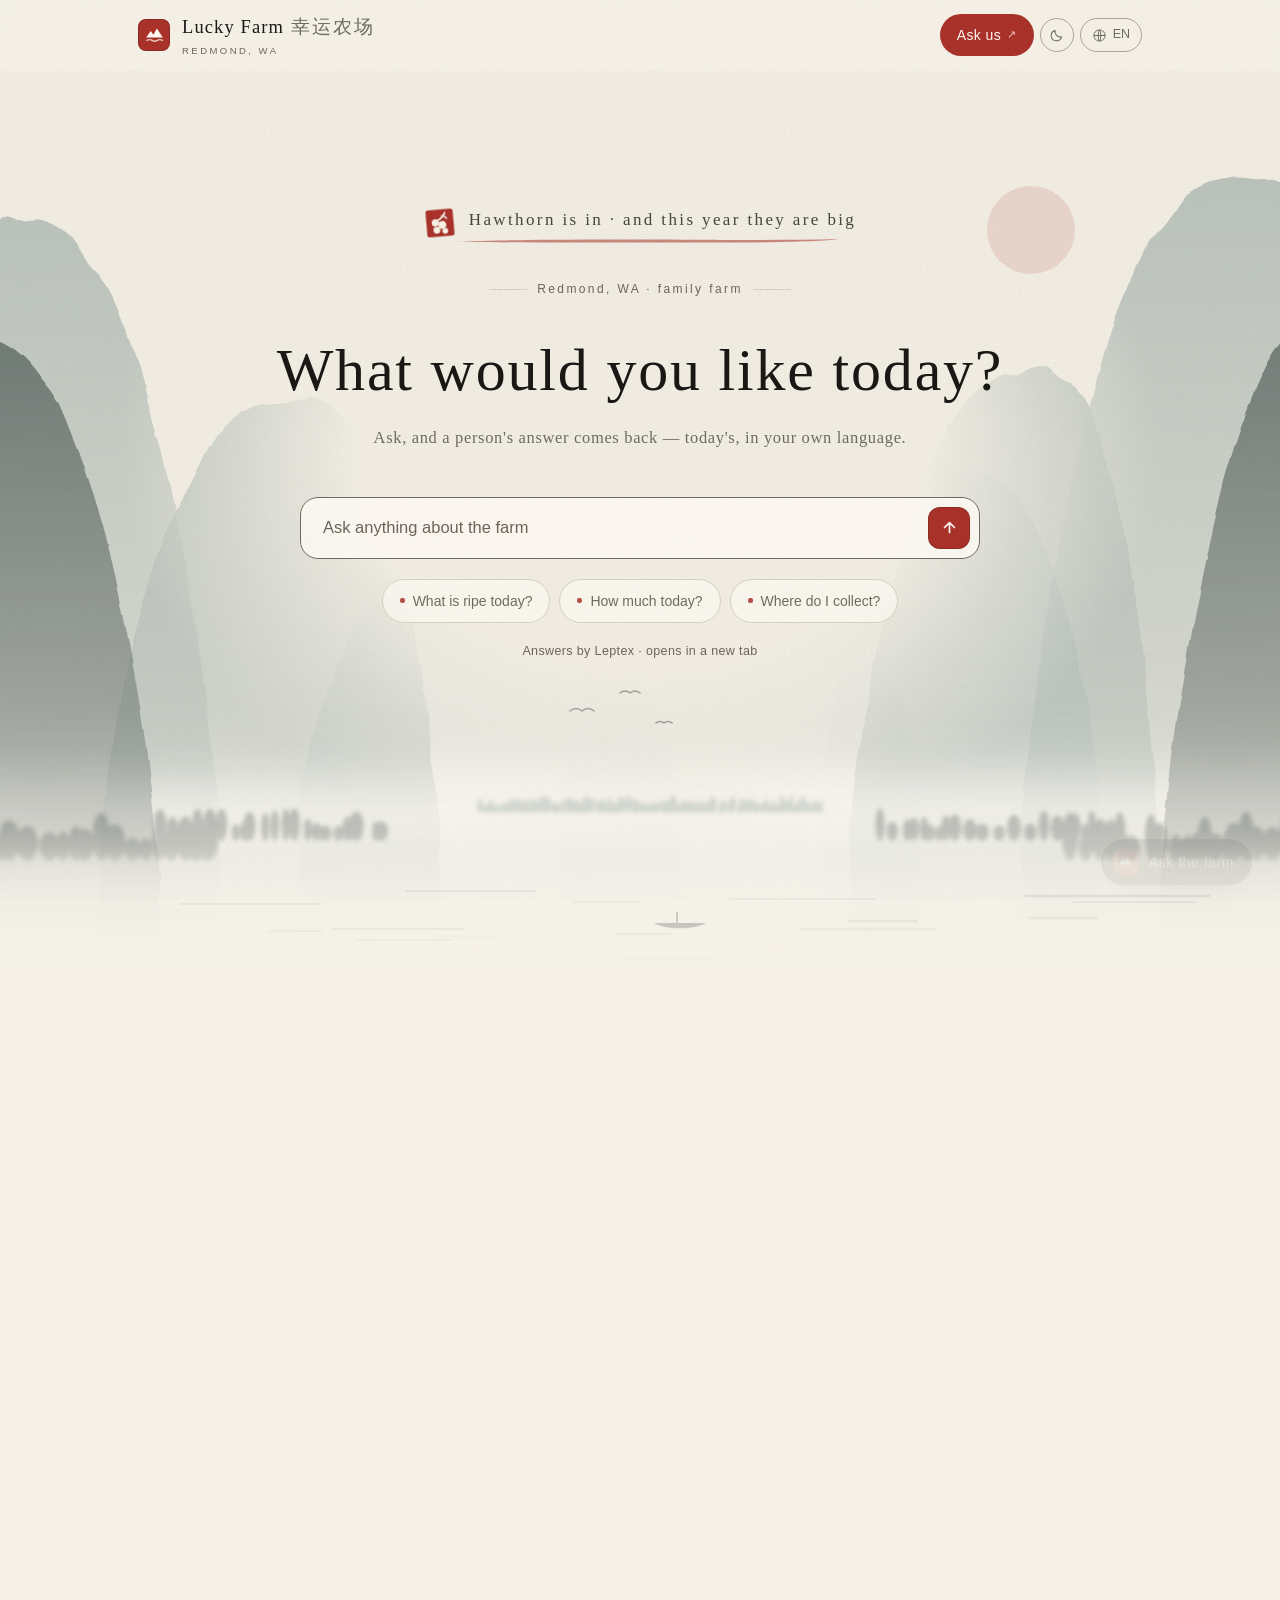
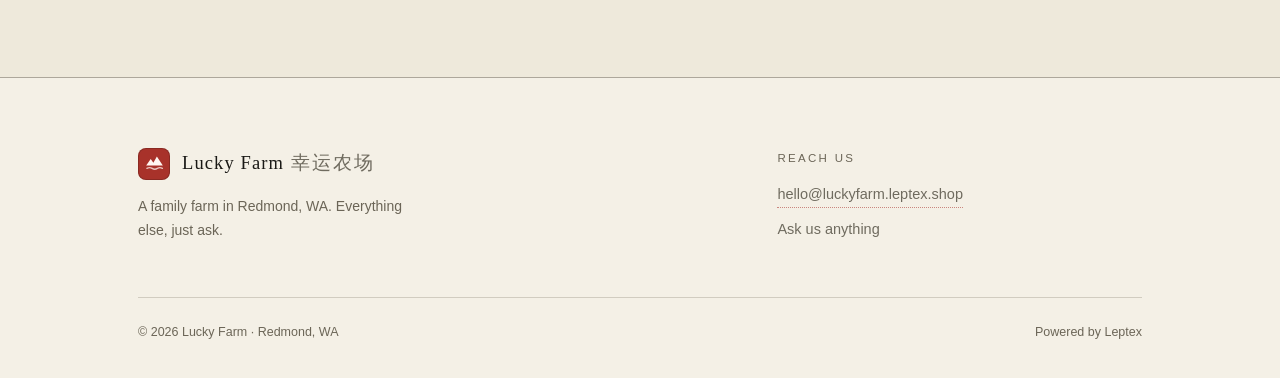
==== index.html @ 55324da3 "Frame the hero with tall karst peaks on both sides, a river down the middle The first screen now rea" ====
<!doctype html>
<html lang="en" data-theme="light">
<head>
<meta charset="utf-8">
<meta name="viewport" content="width=device-width, initial-scale=1">
<meta http-equiv="Content-Security-Policy" content="default-src 'none'; script-src 'self' 'sha256-xqC5Pru1c4XzSsn70cwq1mEt/GTLXIJEWgyobVo1njk='; style-src 'self' https://fonts.googleapis.com; font-src https://fonts.gstatic.com; img-src 'self' data:; connect-src 'none'; form-action https://leptex.com; base-uri 'none'; object-src 'none'; upgrade-insecure-requests">
<meta name="referrer" content="strict-origin-when-cross-origin">
<script>try{var t=localStorage.getItem('lf.theme');document.documentElement.setAttribute('data-theme',t==='dark'?'dark':'light')}catch(e){}</script>
<title data-i18n="m.home.title">Lucky Farm 幸运农场 — family fruit farm in Redmond, WA</title>
<meta name="description" content="A family fruit farm in Redmond, WA. Ask us anything and get today's answer, in your own language.">
<meta name="theme-color" content="#F4F0E6">
<link rel="icon" href="assets/img/favicon.svg" type="image/svg+xml">
<link rel="canonical" href="https://luckyfarm.leptex.shop/">
<meta property="og:type" content="website">
<meta property="og:title" content="Lucky Farm 幸运农场 — family fruit farm in Redmond, WA">
<meta property="og:description" content="A family fruit farm in Redmond, WA. Ask us anything and get today's answer, in your own language.">
<meta property="og:url" content="https://luckyfarm.leptex.shop/">
<meta property="og:image" content="https://luckyfarm.leptex.shop/assets/img/og.png">
<meta property="og:image:width" content="1200">
<meta property="og:image:height" content="630">
<meta property="og:image:alt" content="Lucky Farm — What would you like today?">
<meta name="twitter:card" content="summary_large_image">
<link rel="preconnect" href="https://fonts.googleapis.com">
<link rel="preconnect" href="https://fonts.gstatic.com" crossorigin>
<link rel="stylesheet" href="https://fonts.googleapis.com/css2?family=EB+Garamond:ital,wght@0,400;0,500;1,400&amp;family=Noto+Sans+SC:wght@300;400;500&amp;family=Noto+Sans+KR:wght@300;400;500&amp;family=Noto+Serif+SC:wght@300;400;500&amp;family=Noto+Serif+JP:wght@300;400;500&amp;display=swap">
<link rel="stylesheet" href="assets/css/site.css">
</head>
<body data-page="home">
<a class="skip" href="#main" data-i18n="ui.skip">Skip to content</a>

<header class="masthead">
  <div class="wrap masthead__inner">
    <a class="brand" href="./">
      <span class="mark" aria-hidden="true"><svg viewBox="0 0 24 24" aria-hidden="true"><path d="M1.5 14.6 7.2 6.4l3.4 4.6L15 3l7.5 11.6Z" fill="currentColor"/><path d="M2.4 18.2c2.4-1.5 4.3-1.5 6.6 0 2.3 1.5 4.2 1.5 6.6 0 2.3-1.5 4.2-1.5 6.4 0" stroke="currentColor" stroke-width="1.7" stroke-linecap="round" fill="none" opacity=".75"/></svg></span>
      <span>
        <span class="brand__name"><b>Lucky Farm</b><i>幸运农场</i></span>
        <span class="brand__tag" data-i18n="brand.tag">Redmond, WA</span>
      </span>
    </a>
    <nav class="nav" aria-label="Main">
      <a class="nav__ask" href="https://leptex.com/web/bu8nbabMeDZu?e=home" target="_blank" rel="noopener" data-i18n="nav.ask">Ask us</a>
      <button class="chip chip--icon" type="button" data-theme-toggle aria-pressed="false"
              data-i18n-label="ui.theme" aria-label="Light or dark"><svg class="sun-i" viewBox="0 0 24 24" fill="none" stroke="currentColor" stroke-width="1.7" stroke-linecap="round" aria-hidden="true"><circle cx="12" cy="12" r="4.2"/><path d="M12 2.6v2.2M12 19.2v2.2M2.6 12h2.2M19.2 12h2.2M5.4 5.4l1.6 1.6M17 17l1.6 1.6M18.6 5.4 17 7M7 17l-1.6 1.6"/></svg><svg class="moon" viewBox="0 0 24 24" fill="none" stroke="currentColor" stroke-width="1.7" stroke-linejoin="round" aria-hidden="true"><path d="M20 14.2A8.4 8.4 0 0 1 9.8 4 8.4 8.4 0 1 0 20 14.2Z"/></svg></button>
      <details class="lang">
        <summary class="chip" data-i18n-label="ui.lang" aria-label="Language"><svg viewBox="0 0 24 24" fill="none" stroke="currentColor" stroke-width="1.6" aria-hidden="true"><circle cx="12" cy="12" r="9"/><path d="M3 12h18M12 3c2.8 3 2.8 15 0 18M12 3c-2.8 3-2.8 15 0 18"/></svg><span data-lang-current>EN</span></summary>
        <div class="lang__menu">
        <button type="button" data-lang-set="en"><span class="lang__name">English</span><span>EN</span></button>
        <button type="button" data-lang-set="zh"><span class="lang__name">简体中文</span><span>ZH</span></button>
        <button type="button" data-lang-set="es"><span class="lang__name">Español</span><span>ES</span></button>
        <button type="button" data-lang-set="ko"><span class="lang__name">한국어</span><span>KO</span></button>
        <button type="button" data-lang-set="vi"><span class="lang__name">Tiếng Việt</span><span>VI</span></button>
        <button type="button" data-lang-set="ja"><span class="lang__name">日本語</span><span>JA</span></button>
        </div>
      </details>
    </nav>
  </div>
</header>

<main id="main">
  <section class="hero">
    <span class="moondisc" aria-hidden="true"></span>
    <div class="range range--scape" aria-hidden="true">
      <svg viewBox="0 0 1440 900" preserveAspectRatio="xMidYMax slice">
        <defs>
          <filter id="mtn" filterUnits="userSpaceOnUse" x="-200" y="-200" width="1840" height="1300">
            <feTurbulence type="fractalNoise" baseFrequency="0.018" numOctaves="3" seed="3" result="t"/>
            <feDisplacementMap in="SourceGraphic" in2="t" scale="7" xChannelSelector="R" yChannelSelector="G"/>
          </filter>
          <filter id="dab" filterUnits="userSpaceOnUse" x="-200" y="-200" width="1840" height="1300"><feGaussianBlur stdDeviation="2.2"/></filter>
          <filter id="mist" filterUnits="userSpaceOnUse" x="-200" y="-200" width="1840" height="1300"><feGaussianBlur stdDeviation="22"/></filter>
          <linearGradient id="wash-far" x1="0" y1="0" x2="0" y2="1"><stop offset="0" stop-color="var(--shan-far)"/><stop offset=".62" stop-color="var(--shan-far)" stop-opacity=".55"/><stop offset="1" stop-color="var(--shan-far)" stop-opacity="0"/></linearGradient><linearGradient id="wash-mid" x1="0" y1="0" x2="0" y2="1"><stop offset="0" stop-color="var(--shan-mid)"/><stop offset=".62" stop-color="var(--shan-mid)" stop-opacity=".55"/><stop offset="1" stop-color="var(--shan-mid)" stop-opacity="0"/></linearGradient><linearGradient id="wash-near" x1="0" y1="0" x2="0" y2="1"><stop offset="0" stop-color="var(--shan-near)"/><stop offset=".62" stop-color="var(--shan-near)" stop-opacity=".55"/><stop offset="1" stop-color="var(--shan-near)" stop-opacity="0"/></linearGradient>
          <radialGradient id="clear" cx="720" cy="380" r="520" gradientUnits="userSpaceOnUse" gradientTransform="translate(720 380) scale(1 .78) translate(-720 -380)">
            <stop offset=".55" stop-color="#000"/><stop offset="1" stop-color="#fff"/>
          </radialGradient>
          <mask id="aircol" maskUnits="userSpaceOnUse" x="-200" y="-200" width="1840" height="1300"><rect x="-200" y="-200" width="1840" height="1300" fill="url(#clear)"/></mask>
        </defs>
        <g mask="url(#aircol)">
          <g fill="url(#wash-far)" opacity="0.30" filter="url(#mtn)"><path d="M380.0 900 L380.0 718.8 C382.9 706.5 391.5 665.1 397.3 645.3 C403.0 625.4 408.8 614.3 414.5 599.8 C420.3 585.2 426.1 569.2 431.8 557.9 C437.6 546.5 443.3 540.1 449.1 531.8 C454.8 523.5 460.6 515.3 466.4 508.3 C472.1 501.3 477.9 494.3 483.6 489.9 C489.4 485.4 495.2 484.8 500.9 481.8 C506.7 478.7 512.4 473.4 518.2 471.5 C523.9 469.7 529.7 471.5 535.5 470.7 C541.2 470.0 547.0 467.6 552.7 467.0 C558.5 466.5 564.2 466.6 570.0 467.2 C575.8 467.8 581.5 469.1 587.3 470.7 C593.0 472.2 598.8 475.4 604.5 476.6 C610.3 477.7 616.1 475.6 621.8 477.4 C627.6 479.2 633.3 482.9 639.1 487.2 C644.8 491.4 650.6 497.0 656.4 503.0 C662.1 508.9 667.9 516.1 673.6 522.7 C679.4 529.4 685.2 534.9 690.9 542.9 C696.7 550.9 702.4 559.2 708.2 570.5 C713.9 581.8 719.7 597.5 725.5 610.8 C731.2 624.1 737.0 631.7 742.7 650.3 C748.5 668.9 757.1 710.5 760.0 722.5 L760.0 900 Z"/><path d="M640.0 900 L640.0 718.5 C642.7 705.0 650.9 659.9 656.4 637.1 C661.8 614.4 667.3 598.1 672.7 581.9 C678.2 565.8 683.6 552.3 689.1 540.3 C694.5 528.3 700.0 520.2 705.5 510.0 C710.9 499.9 716.4 487.3 721.8 479.4 C727.3 471.5 732.7 467.6 738.2 462.5 C743.6 457.4 749.1 452.9 754.5 448.8 C760.0 444.6 765.5 440.1 770.9 437.5 C776.4 434.9 781.8 434.9 787.3 433.3 C792.7 431.6 798.2 428.5 803.6 427.4 C809.1 426.4 814.5 426.8 820.0 426.9 C825.5 427.1 830.9 427.2 836.4 428.4 C841.8 429.6 847.3 432.6 852.7 434.2 C858.2 435.8 863.6 435.8 869.1 437.9 C874.5 439.9 880.0 442.4 885.5 446.5 C890.9 450.6 896.4 456.7 901.8 462.5 C907.3 468.3 912.7 474.0 918.2 481.3 C923.6 488.6 929.1 496.0 934.5 506.4 C940.0 516.8 945.5 530.4 950.9 543.7 C956.4 556.9 961.8 570.3 967.3 586.0 C972.7 601.7 978.2 615.4 983.6 637.8 C989.1 660.3 997.3 706.7 1000.0 720.5 L1000.0 900 Z"/><path d="M900.0 900 L900.0 720.2 C902.1 705.9 908.5 659.1 912.7 634.5 C917.0 609.8 921.2 591.4 925.5 572.5 C929.7 553.7 933.9 535.2 938.2 521.4 C942.4 507.6 946.7 501.2 950.9 489.9 C955.2 478.6 959.4 463.0 963.6 453.8 C967.9 444.5 972.1 439.9 976.4 434.5 C980.6 429.2 984.8 426.5 989.1 421.8 C993.3 417.1 997.6 409.4 1001.8 406.3 C1006.1 403.2 1010.3 404.7 1014.5 403.1 C1018.8 401.5 1023.0 396.9 1027.3 396.7 C1031.5 396.4 1035.8 400.4 1040.0 401.4 C1044.2 402.4 1048.5 402.3 1052.7 402.8 C1057.0 403.2 1061.2 402.2 1065.5 403.8 C1069.7 405.4 1073.9 410.0 1078.2 412.4 C1082.4 414.8 1086.7 414.0 1090.9 418.1 C1095.2 422.1 1099.4 430.2 1103.6 436.9 C1107.9 443.5 1112.1 449.5 1116.4 457.8 C1120.6 466.0 1124.8 475.7 1129.1 486.5 C1133.3 497.4 1137.6 508.3 1141.8 522.8 C1146.1 537.3 1150.3 554.7 1154.5 573.4 C1158.8 592.2 1163.0 610.7 1167.3 635.0 C1171.5 659.4 1177.9 705.7 1180.0 719.8 L1180.0 900 Z"/></g>
          <rect x="-100" y="690" width="1640" height="60" fill="var(--mist)" opacity=".7" filter="url(#mist)"/>
          <g fill="url(#wash-mid)" opacity="0.48" filter="url(#mtn)"><path d="M-60.0 900 L-60.0 761.8 C-57.3 728.3 -49.1 614.2 -43.6 560.3 C-38.2 506.5 -32.7 475.1 -27.3 438.7 C-21.8 402.3 -16.4 369.2 -10.9 341.7 C-5.5 314.3 0.0 294.1 5.5 274.0 C10.9 253.8 16.4 236.4 21.8 220.7 C27.3 205.1 32.7 190.3 38.2 180.3 C43.6 170.3 49.1 165.2 54.5 160.9 C60.0 156.5 65.5 157.0 70.9 154.3 C76.4 151.6 81.8 145.4 87.3 144.7 C92.7 143.9 98.2 149.2 103.6 150.0 C109.1 150.8 114.5 148.6 120.0 149.6 C125.5 150.5 130.9 152.9 136.4 155.9 C141.8 158.9 147.3 161.1 152.7 167.4 C158.2 173.8 163.6 186.4 169.1 194.0 C174.5 201.6 180.0 203.8 185.5 213.0 C190.9 222.2 196.4 235.4 201.8 249.1 C207.3 262.8 212.7 277.3 218.2 295.2 C223.6 313.1 229.1 336.2 234.5 356.3 C240.0 376.5 245.5 391.5 250.9 416.2 C256.4 441.0 261.8 472.3 267.3 504.7 C272.7 537.1 278.2 567.5 283.6 610.8 C289.1 654.1 297.3 738.7 300.0 764.3 L300.0 900 Z"/><path d="M180.0 900 L180.0 763.1 C182.6 745.7 190.3 689.3 195.5 658.7 C200.6 628.1 205.8 602.2 210.9 579.4 C216.1 556.5 221.2 539.3 226.4 521.5 C231.5 503.7 236.7 486.4 241.8 472.6 C247.0 458.8 252.1 449.3 257.3 438.5 C262.4 427.6 267.6 418.3 272.7 407.7 C277.9 397.2 283.0 383.6 288.2 375.2 C293.3 366.7 298.5 362.0 303.6 356.8 C308.8 351.6 313.9 347.6 319.1 344.0 C324.2 340.4 329.4 337.0 334.5 335.1 C339.7 333.2 344.8 333.1 350.0 332.5 C355.2 331.8 360.3 332.1 365.5 331.3 C370.6 330.5 375.8 328.5 380.9 327.7 C386.1 326.9 391.2 325.0 396.4 326.5 C401.5 328.1 406.7 333.0 411.8 336.9 C417.0 340.9 422.1 343.9 427.3 350.4 C432.4 357.0 437.6 365.3 442.7 376.2 C447.9 387.1 453.0 401.3 458.2 415.9 C463.3 430.5 468.5 444.7 473.6 463.8 C478.8 482.8 483.9 503.7 489.1 530.2 C494.2 556.7 499.4 584.0 504.5 622.6 C509.7 661.2 517.4 738.5 520.0 761.7 L520.0 900 Z"/><path d="M1100.0 900 L1100.0 755.0 C1103.0 729.7 1112.1 647.4 1118.2 603.1 C1124.2 558.7 1130.3 522.8 1136.4 488.8 C1142.4 454.9 1148.5 426.7 1154.5 399.4 C1160.6 372.1 1166.7 348.0 1172.7 325.0 C1178.8 301.9 1184.8 279.5 1190.9 261.0 C1197.0 242.5 1203.0 228.3 1209.1 213.8 C1215.2 199.3 1221.2 184.1 1227.3 173.9 C1233.3 163.7 1239.4 160.3 1245.5 152.5 C1251.5 144.7 1257.6 133.2 1263.6 126.9 C1269.7 120.6 1275.8 117.5 1281.8 114.6 C1287.9 111.7 1293.9 110.9 1300.0 109.5 C1306.1 108.1 1312.1 106.7 1318.2 106.5 C1324.2 106.3 1330.3 108.0 1336.4 108.3 C1342.4 108.7 1348.5 106.7 1354.5 108.6 C1360.6 110.5 1366.7 113.6 1372.7 119.6 C1378.8 125.6 1384.8 134.1 1390.9 144.4 C1397.0 154.8 1403.0 165.7 1409.1 181.6 C1415.2 197.5 1421.2 218.0 1427.3 239.9 C1433.3 261.7 1439.4 281.8 1445.5 312.5 C1451.5 343.2 1457.6 383.3 1463.6 424.1 C1469.7 464.8 1475.8 501.6 1481.8 556.9 C1487.9 612.2 1497.0 722.9 1500.0 756.1 L1500.0 900 Z"/><path d="M930.0 900 L930.0 757.6 C932.3 739.6 939.4 680.6 944.1 649.9 C948.8 619.2 953.5 596.9 958.2 573.5 C962.9 550.0 967.6 527.1 972.3 509.0 C977.0 491.0 981.7 479.2 986.4 465.1 C991.1 451.0 995.8 437.9 1000.5 424.6 C1005.2 411.3 1009.8 396.4 1014.5 385.4 C1019.2 374.4 1023.9 367.2 1028.6 358.6 C1033.3 349.9 1038.0 340.4 1042.7 333.8 C1047.4 327.1 1052.1 322.4 1056.8 318.4 C1061.5 314.5 1066.2 312.7 1070.9 310.0 C1075.6 307.4 1080.3 303.4 1085.0 302.5 C1089.7 301.6 1094.4 305.4 1099.1 304.5 C1103.8 303.5 1108.5 298.2 1113.2 296.8 C1117.9 295.3 1122.6 293.6 1127.3 295.6 C1132.0 297.6 1136.7 305.3 1141.4 308.8 C1146.1 312.3 1150.8 312.2 1155.5 316.7 C1160.2 321.2 1164.8 325.9 1169.5 335.9 C1174.2 345.8 1178.9 361.6 1183.6 376.4 C1188.3 391.3 1193.0 403.6 1197.7 424.8 C1202.4 446.0 1207.1 473.0 1211.8 503.8 C1216.5 534.5 1221.2 566.0 1225.9 609.3 C1230.6 652.6 1237.7 737.9 1240.0 763.6 L1240.0 900 Z"/></g>
          <rect x="-100" y="720" width="1640" height="60" fill="var(--mist)" opacity=".7" filter="url(#mist)"/>
          <g fill="url(#wash-near)" opacity="0.62" filter="url(#mtn)"><path d="M-80.0 900 L-80.0 801.6 C-77.6 769.9 -70.3 662.8 -65.5 611.1 C-60.6 559.4 -55.8 526.2 -50.9 491.3 C-46.1 456.5 -41.2 426.5 -36.4 402.1 C-31.5 377.7 -26.7 361.8 -21.8 344.9 C-17.0 328.1 -12.1 312.3 -7.3 301.1 C-2.4 289.9 2.4 284.5 7.3 278.0 C12.1 271.4 17.0 265.3 21.8 262.0 C26.7 258.6 31.5 257.6 36.4 257.7 C41.2 257.9 46.1 261.4 50.9 262.9 C55.8 264.3 60.6 265.0 65.5 266.2 C70.3 267.4 75.2 267.9 80.0 269.9 C84.8 271.9 89.7 274.6 94.5 278.2 C99.4 281.8 104.2 286.4 109.1 291.6 C113.9 296.9 118.8 303.3 123.6 309.8 C128.5 316.2 133.3 321.3 138.2 330.5 C143.0 339.7 147.9 352.8 152.7 365.0 C157.6 377.2 162.4 389.5 167.3 403.7 C172.1 417.9 177.0 432.4 181.8 450.1 C186.7 467.7 191.5 487.3 196.4 509.6 C201.2 531.9 206.1 556.7 210.9 583.8 C215.8 611.0 220.6 636.2 225.5 672.5 C230.3 708.8 237.6 780.1 240.0 801.6 L240.0 900 Z"/><path d="M1240.0 900 L1240.0 803.8 C1242.1 783.3 1248.5 714.6 1252.7 680.5 C1257.0 646.3 1261.2 624.3 1265.5 599.0 C1269.7 573.7 1273.9 550.3 1278.2 528.6 C1282.4 506.8 1286.7 487.8 1290.9 468.5 C1295.2 449.3 1299.4 429.6 1303.6 413.0 C1307.9 396.5 1312.1 382.4 1316.4 369.2 C1320.6 356.0 1324.8 344.5 1329.1 333.7 C1333.3 322.9 1337.6 313.1 1341.8 304.3 C1346.1 295.5 1350.3 287.2 1354.5 280.8 C1358.8 274.5 1363.0 270.4 1367.3 266.0 C1371.5 261.6 1375.8 258.1 1380.0 254.5 C1384.2 250.9 1388.5 247.5 1392.7 244.2 C1397.0 240.9 1401.2 236.8 1405.5 234.8 C1409.7 232.9 1413.9 233.2 1418.2 232.8 C1422.4 232.4 1426.7 233.7 1430.9 232.7 C1435.2 231.7 1439.4 225.6 1443.6 226.7 C1447.9 227.7 1452.1 232.2 1456.4 239.1 C1460.6 246.1 1464.8 254.4 1469.1 268.4 C1473.3 282.4 1477.6 298.4 1481.8 323.0 C1486.1 347.7 1490.3 377.1 1494.5 416.3 C1498.8 455.4 1503.0 494.7 1507.3 558.2 C1511.5 621.7 1517.9 757.4 1520.0 797.3 L1520.0 900 Z"/></g>
        </g>
        <g fill="var(--shan-mid)" opacity=".28" filter="url(#dab)"><ellipse cx="560.0" cy="735.0" rx="3.1" ry="7.0"/><ellipse cx="565.3" cy="738.0" rx="2.9" ry="4.0"/><ellipse cx="570.4" cy="735.6" rx="3.4" ry="6.4"/><ellipse cx="575.5" cy="737.7" rx="3.2" ry="4.3"/><ellipse cx="581.1" cy="737.7" rx="2.4" ry="4.3"/><ellipse cx="584.1" cy="737.0" rx="3.3" ry="5.0"/><ellipse cx="589.9" cy="735.6" rx="3.8" ry="6.4"/><ellipse cx="595.1" cy="734.7" rx="2.8" ry="7.3"/><ellipse cx="600.2" cy="734.9" rx="3.1" ry="7.1"/><ellipse cx="603.5" cy="736.8" rx="2.2" ry="5.2"/><ellipse cx="607.3" cy="735.3" rx="2.5" ry="6.7"/><ellipse cx="609.9" cy="736.7" rx="2.0" ry="5.3"/><ellipse cx="613.3" cy="734.8" rx="3.2" ry="7.2"/><ellipse cx="617.5" cy="735.8" rx="2.9" ry="6.2"/><ellipse cx="621.8" cy="733.7" rx="2.1" ry="8.3"/><ellipse cx="624.3" cy="733.5" rx="3.8" ry="8.5"/><ellipse cx="628.2" cy="734.1" rx="2.8" ry="7.9"/><ellipse cx="633.7" cy="736.7" rx="2.8" ry="5.3"/><ellipse cx="637.1" cy="737.0" rx="3.7" ry="5.0"/><ellipse cx="643.0" cy="735.5" rx="2.2" ry="6.5"/><ellipse cx="647.3" cy="734.1" rx="2.2" ry="7.9"/><ellipse cx="650.5" cy="734.6" rx="3.6" ry="7.4"/><ellipse cx="655.0" cy="735.7" rx="3.6" ry="6.3"/><ellipse cx="658.7" cy="735.7" rx="1.9" ry="6.3"/><ellipse cx="661.5" cy="737.4" rx="2.5" ry="4.6"/><ellipse cx="664.9" cy="734.0" rx="2.5" ry="8.0"/><ellipse cx="667.4" cy="734.0" rx="3.4" ry="8.0"/><ellipse cx="671.2" cy="734.6" rx="3.7" ry="7.4"/><ellipse cx="678.2" cy="736.2" rx="2.5" ry="5.8"/><ellipse cx="681.7" cy="735.2" rx="3.8" ry="6.8"/><ellipse cx="686.9" cy="736.7" rx="2.7" ry="5.3"/><ellipse cx="689.8" cy="734.0" rx="2.1" ry="8.0"/><ellipse cx="692.5" cy="736.8" rx="3.7" ry="5.2"/><ellipse cx="697.2" cy="737.1" rx="2.9" ry="4.9"/><ellipse cx="701.2" cy="733.8" rx="3.8" ry="8.2"/><ellipse cx="708.0" cy="733.6" rx="3.1" ry="8.4"/><ellipse cx="714.1" cy="734.6" rx="3.0" ry="7.4"/><ellipse cx="717.2" cy="735.9" rx="3.3" ry="6.1"/><ellipse cx="723.0" cy="736.7" rx="3.2" ry="5.3"/><ellipse cx="726.3" cy="737.4" rx="3.7" ry="4.6"/><ellipse cx="731.8" cy="736.6" rx="2.6" ry="5.4"/><ellipse cx="736.3" cy="736.8" rx="3.8" ry="5.2"/><ellipse cx="742.5" cy="735.3" rx="2.5" ry="6.7"/><ellipse cx="746.0" cy="737.3" rx="2.2" ry="4.7"/><ellipse cx="748.7" cy="735.6" rx="3.7" ry="6.4"/><ellipse cx="753.2" cy="733.2" rx="3.7" ry="8.8"/><ellipse cx="758.5" cy="737.1" rx="2.2" ry="4.9"/><ellipse cx="760.9" cy="737.6" rx="2.6" ry="4.4"/><ellipse cx="764.1" cy="735.3" rx="2.4" ry="6.7"/><ellipse cx="768.6" cy="736.0" rx="3.4" ry="6.0"/><ellipse cx="773.4" cy="736.2" rx="2.9" ry="5.8"/><ellipse cx="777.3" cy="736.7" rx="2.0" ry="5.3"/><ellipse cx="781.3" cy="735.6" rx="2.2" ry="6.4"/><ellipse cx="784.8" cy="737.0" rx="3.6" ry="5.0"/><ellipse cx="789.4" cy="736.1" rx="2.4" ry="5.9"/><ellipse cx="792.8" cy="733.9" rx="3.8" ry="8.1"/><ellipse cx="799.9" cy="737.9" rx="2.0" ry="4.1"/><ellipse cx="803.2" cy="735.7" rx="3.6" ry="6.3"/><ellipse cx="809.0" cy="736.1" rx="1.9" ry="5.9"/><ellipse cx="812.7" cy="733.9" rx="3.5" ry="8.1"/><ellipse cx="819.6" cy="737.5" rx="2.4" ry="4.5"/><ellipse cx="822.4" cy="734.7" rx="2.9" ry="7.3"/><ellipse cx="828.1" cy="734.9" rx="3.3" ry="7.1"/><ellipse cx="833.9" cy="735.4" rx="2.8" ry="6.6"/><ellipse cx="836.8" cy="736.9" rx="3.4" ry="5.1"/><ellipse cx="843.4" cy="736.6" rx="3.2" ry="5.4"/><ellipse cx="846.9" cy="735.0" rx="2.4" ry="7.0"/><ellipse cx="851.0" cy="737.7" rx="2.1" ry="4.3"/><ellipse cx="854.3" cy="736.2" rx="3.0" ry="5.8"/><ellipse cx="858.0" cy="738.0" rx="3.1" ry="4.0"/><ellipse cx="862.0" cy="733.4" rx="2.8" ry="8.6"/><ellipse cx="866.6" cy="735.7" rx="3.6" ry="6.3"/><ellipse cx="871.1" cy="733.4" rx="2.4" ry="8.6"/><ellipse cx="875.2" cy="737.9" rx="2.5" ry="4.1"/><ellipse cx="878.9" cy="736.0" rx="3.2" ry="6.0"/><ellipse cx="883.0" cy="733.6" rx="3.2" ry="8.4"/><ellipse cx="886.9" cy="736.4" rx="2.0" ry="5.6"/><ellipse cx="889.7" cy="737.1" rx="3.2" ry="4.9"/><ellipse cx="895.5" cy="735.6" rx="3.3" ry="6.4"/><ellipse cx="899.5" cy="736.5" rx="3.8" ry="5.5"/></g>
        <g fill="var(--shan-near)" opacity=".3" filter="url(#dab)"><ellipse cx="-20.0" cy="774.0" rx="9.9" ry="16.0"/><ellipse cx="-0.4" cy="773.1" rx="10.9" ry="16.9"/><ellipse cx="16.3" cy="768.5" rx="10.7" ry="21.5"/><ellipse cx="30.2" cy="776.5" rx="6.2" ry="13.5"/><ellipse cx="43.2" cy="776.6" rx="10.0" ry="13.4"/><ellipse cx="63.2" cy="769.5" rx="10.9" ry="20.5"/><ellipse cx="79.5" cy="776.8" rx="8.5" ry="13.2"/><ellipse cx="89.0" cy="769.6" rx="10.9" ry="20.4"/><ellipse cx="107.3" cy="772.6" rx="10.7" ry="17.4"/><ellipse cx="129.3" cy="775.7" rx="10.1" ry="14.3"/><ellipse cx="143.1" cy="775.3" rx="7.1" ry="14.7"/><ellipse cx="155.6" cy="772.8" rx="7.0" ry="17.2"/><ellipse cx="164.2" cy="773.7" rx="10.5" ry="16.3"/><ellipse cx="181.2" cy="766.0" rx="8.7" ry="24.0"/><ellipse cx="194.8" cy="771.6" rx="10.6" ry="18.4"/><ellipse cx="212.7" cy="778.4" rx="8.4" ry="11.6"/><ellipse cx="226.0" cy="778.6" rx="6.5" ry="11.4"/><ellipse cx="238.9" cy="772.0" rx="6.5" ry="18.0"/><ellipse cx="251.2" cy="774.1" rx="8.6" ry="15.9"/><ellipse cx="265.5" cy="767.7" rx="8.6" ry="22.3"/><ellipse cx="276.0" cy="775.2" rx="8.6" ry="14.8"/><ellipse cx="288.1" cy="771.6" rx="9.8" ry="18.4"/><ellipse cx="240.0" cy="754.3" rx="6.3" ry="15.7"/><ellipse cx="252.6" cy="758.0" rx="5.8" ry="12.0"/><ellipse cx="264.6" cy="758.5" rx="6.1" ry="11.5"/><ellipse cx="277.5" cy="754.0" rx="5.3" ry="16.0"/><ellipse cx="289.9" cy="754.0" rx="6.8" ry="16.0"/><ellipse cx="301.6" cy="754.0" rx="5.6" ry="16.0"/><ellipse cx="315.8" cy="761.5" rx="4.1" ry="8.5"/><ellipse cx="323.9" cy="760.4" rx="3.9" ry="9.6"/><ellipse cx="329.6" cy="755.5" rx="6.0" ry="14.5"/><ellipse cx="345.3" cy="756.1" rx="4.2" ry="13.9"/><ellipse cx="354.8" cy="754.6" rx="4.1" ry="15.4"/><ellipse cx="365.9" cy="753.9" rx="4.4" ry="16.1"/><ellipse cx="374.4" cy="753.6" rx="5.4" ry="16.4"/><ellipse cx="387.9" cy="758.7" rx="4.2" ry="11.3"/><ellipse cx="396.6" cy="760.8" rx="4.8" ry="9.2"/><ellipse cx="405.3" cy="762.4" rx="6.2" ry="7.6"/><ellipse cx="418.6" cy="762.4" rx="5.2" ry="7.6"/><ellipse cx="428.1" cy="757.9" rx="5.8" ry="12.1"/><ellipse cx="436.6" cy="755.4" rx="7.1" ry="14.6"/><ellipse cx="456.0" cy="760.2" rx="4.0" ry="9.8"/><ellipse cx="461.7" cy="760.1" rx="6.4" ry="9.9"/><ellipse cx="1150.0" cy="765.9" rx="7.9" ry="24.1"/><ellipse cx="1165.7" cy="776.5" rx="6.9" ry="13.5"/><ellipse cx="1180.4" cy="768.9" rx="8.7" ry="21.1"/><ellipse cx="1190.8" cy="769.0" rx="5.8" ry="21.0"/><ellipse cx="1199.9" cy="765.6" rx="5.9" ry="24.4"/><ellipse cx="1210.6" cy="777.4" rx="9.9" ry="12.6"/><ellipse cx="1230.9" cy="766.6" rx="5.9" ry="23.4"/><ellipse cx="1240.3" cy="770.9" rx="7.4" ry="19.1"/><ellipse cx="1255.9" cy="776.8" rx="7.0" ry="13.2"/><ellipse cx="1267.7" cy="777.1" rx="6.8" ry="12.9"/><ellipse cx="1276.4" cy="775.8" rx="5.8" ry="14.2"/><ellipse cx="1284.8" cy="768.0" rx="7.2" ry="22.0"/><ellipse cx="1295.0" cy="776.1" rx="8.3" ry="13.9"/><ellipse cx="1307.3" cy="775.1" rx="5.6" ry="14.9"/><ellipse cx="1313.6" cy="770.9" rx="9.6" ry="19.1"/><ellipse cx="1326.1" cy="765.6" rx="8.1" ry="24.4"/><ellipse cx="1336.0" cy="772.6" rx="10.0" ry="17.4"/><ellipse cx="1352.5" cy="773.1" rx="10.1" ry="16.9"/><ellipse cx="1369.3" cy="764.9" rx="9.3" ry="25.1"/><ellipse cx="1383.1" cy="768.8" rx="10.1" ry="21.2"/><ellipse cx="1401.3" cy="773.8" rx="7.8" ry="16.2"/><ellipse cx="1410.2" cy="777.6" rx="6.2" ry="12.4"/><ellipse cx="1422.2" cy="776.3" rx="6.9" ry="13.7"/><ellipse cx="1430.5" cy="766.5" rx="10.2" ry="23.5"/><ellipse cx="1449.1" cy="775.2" rx="7.1" ry="14.8"/><ellipse cx="1459.2" cy="776.4" rx="8.1" ry="13.6"/><ellipse cx="960.0" cy="753.8" rx="4.5" ry="16.2"/><ellipse cx="972.3" cy="760.4" rx="5.6" ry="9.6"/><ellipse cx="987.4" cy="759.3" rx="4.7" ry="10.7"/><ellipse cx="993.9" cy="758.3" rx="5.0" ry="11.7"/><ellipse cx="1004.2" cy="758.0" rx="4.3" ry="12.0"/><ellipse cx="1010.1" cy="761.8" rx="4.6" ry="8.2"/><ellipse cx="1018.9" cy="762.4" rx="3.8" ry="7.6"/><ellipse cx="1025.6" cy="757.3" rx="4.4" ry="12.7"/><ellipse cx="1034.9" cy="756.6" rx="6.3" ry="13.4"/><ellipse cx="1049.8" cy="759.0" rx="6.8" ry="11.0"/><ellipse cx="1062.1" cy="761.2" rx="7.1" ry="8.8"/><ellipse cx="1079.1" cy="762.2" rx="5.9" ry="7.8"/><ellipse cx="1094.0" cy="756.9" rx="6.8" ry="13.1"/><ellipse cx="1110.3" cy="761.3" rx="6.5" ry="8.7"/><ellipse cx="1123.9" cy="755.0" rx="5.4" ry="15.0"/><ellipse cx="1137.4" cy="757.3" rx="6.6" ry="12.7"/><ellipse cx="1154.5" cy="756.3" rx="6.1" ry="13.7"/><ellipse cx="1164.7" cy="761.4" rx="3.7" ry="8.6"/><ellipse cx="1171.7" cy="755.0" rx="4.0" ry="15.0"/></g>
        <rect x="-100" y="780" width="1640" height="140" fill="var(--mist)" opacity=".55" filter="url(#mist)"/>
        <g stroke="var(--shan-mid)" stroke-linecap="round" opacity=".28" fill="none"><path d="M436 869h96" stroke-width="1.4"/><path d="M1110 847h67" stroke-width="2.3"/><path d="M707 888h87" stroke-width="2.3"/><path d="M696 863h54" stroke-width="2.3"/><path d="M349 860h53" stroke-width="1.3"/><path d="M810 828h146" stroke-width="1.1"/><path d="M261 833h140" stroke-width="1.6"/><path d="M929 850h68" stroke-width="2.4"/><path d="M1153 831h124" stroke-width="1.3"/><path d="M868 877h159" stroke-width="1.0"/><path d="M880 858h135" stroke-width="2.4"/><path d="M653 831h67" stroke-width="1.0"/><path d="M486 820h129" stroke-width="1.6"/><path d="M1106 825h183" stroke-width="2.3"/><path d="M412 858h131" stroke-width="2.1"/><path d="M516 865h62" stroke-width="1.1"/></g>
        <g fill="var(--shan-near)" opacity=".7" transform="translate(760 852)">
          <path d="M-26 0C-14 7 14 7 26 0Z"/><path d="M-3 0v-11" stroke="var(--shan-near)" stroke-width="1.5"/>
        </g>
        <g fill="none" stroke="var(--shan-near)" stroke-width="1.6" stroke-linecap="round" opacity=".45">
          <path d="M650 640q6-5 12 0q6-5 12 0"/><path d="M700 622q5-4 10 0q5-4 10 0"/><path d="M736 652q4-3 8 0q4-3 8 0"/>
        </g>
      </svg>
    </div>

    <div class="wrap hero__inner">
      <a class="herald" href="https://leptex.com/web/bu8nbabMeDZu?q=Do%20you%20still%20have%20hawthorn%2C%20and%20how%20big%20are%20they%20this%20year%3F&amp;e=home" target="_blank" rel="noopener" data-q="q.herald"><svg class="herald__seal" viewBox="0 0 40 40" aria-hidden="true"><defs><filter id="stampink" x="-10%" y="-10%" width="120%" height="120%"><feTurbulence type="fractalNoise" baseFrequency="0.85" numOctaves="2" seed="7" result="n"/><feDisplacementMap in="SourceGraphic" in2="n" scale="1.8" xChannelSelector="R" yChannelSelector="G"/></filter></defs><g filter="url(#stampink)"><rect x="3" y="3" width="34" height="34" rx="3" fill="currentColor"/><path d="M27 7.5c-2 4-5.5 7.2-9.5 9.4" fill="none" stroke="#F6EFE3" stroke-width="1.9" stroke-linecap="round"/><path d="M22.5 11.5c3 .2 5.4 1.8 6.6 4.2" fill="none" stroke="#F6EFE3" stroke-width="1.5" stroke-linecap="round"/><circle cx="14.2" cy="19.4" r="4.4" fill="#F6EFE3"/><circle cx="22.6" cy="22.6" r="4.9" fill="#F6EFE3"/><circle cx="15.4" cy="28.6" r="4.1" fill="#F6EFE3"/><circle cx="25.8" cy="30.2" r="3.4" fill="#F6EFE3"/></g></svg><span class="herald__text"><span data-i18n="herald">Hawthorn is in · and this year they are big</span><svg class="herald__stroke" viewBox="0 0 200 10" preserveAspectRatio="none" aria-hidden="true"><defs><filter id="brushink" x="-2%" y="-60%" width="104%" height="220%"><feTurbulence type="fractalNoise" baseFrequency="0.06 0.9" numOctaves="2" seed="4" result="n"/><feDisplacementMap in="SourceGraphic" in2="n" scale="2.2" xChannelSelector="R" yChannelSelector="G"/></filter></defs><path filter="url(#brushink)" fill="currentColor" d="M1 6.2C22 4.6 58 3.4 104 3.9 142 4.3 172 4.9 199 3.4 190 6.4 164 7.6 120 7.3 76 7 36 7.9 1 6.2Z"/></svg></span></a>
      <p class="eyebrow" data-i18n="home.eyebrow">Redmond, WA · family farm</p>
      <h1 data-i18n="home.h1">What would you like today?</h1>
      <p class="hero__sub" data-i18n="home.sub">Ask, and a person's answer comes back — today's, in your own language.</p>
      <form class="ask" data-ask action="https://leptex.com/web/bu8nbabMeDZu" method="get" target="_blank" rel="noopener">
        <input type="text" name="q" data-ask-input data-ask-focus autocomplete="off"
               placeholder="Ask anything about the farm" data-i18n-ph="home.ph" data-i18n-label="ui.askph" aria-label="Ask Lucky Farm anything">
        <input type="hidden" name="e" value="home">
        <button class="ask__go" type="submit" data-i18n-label="ui.send" aria-label="Send"><svg viewBox="0 0 24 24" fill="none" stroke="currentColor" stroke-width="2.4" stroke-linecap="round" stroke-linejoin="round" aria-hidden="true"><path d="M12 19V5M5 12l7-7 7 7"/></svg></button>
      </form>

      <div class="pills">
        <a class="pill" href="https://leptex.com/web/bu8nbabMeDZu?q=What%20is%20ripe%20and%20ready%20today%3F&amp;e=home" target="_blank" rel="noopener" data-q="q.today"><span class="pill__dot" aria-hidden="true"></span><span data-i18n="l.today">What is ripe today?</span></a>
        <a class="pill" href="https://leptex.com/web/bu8nbabMeDZu?q=What%20are%20today%27s%20prices%3F&amp;e=home" target="_blank" rel="noopener" data-q="q.price"><span class="pill__dot" aria-hidden="true"></span><span data-i18n="l.price">How much today?</span></a>
        <a class="pill" href="https://leptex.com/web/bu8nbabMeDZu?q=Where%20and%20when%20do%20I%20collect%20my%20order%3F&amp;e=home" target="_blank" rel="noopener" data-q="q.collect"><span class="pill__dot" aria-hidden="true"></span><span data-i18n="l.collect">Where do I collect?</span></a>
      </div>
      <p class="ask__note" data-i18n="ask.note">Answers by Leptex · opens in a new tab</p>
    </div>
  </section>
  <section class="section">
    <div class="wrap">
      <div class="section__head section__head--center rise"><span class="kicker" data-i18n="menu.kicker">What people ask</span><h2 data-i18n="menu.h2">Pick a question, or type your own</h2></div>
      <div class="asks asks--three rise">
        <a class="asks__item" href="https://leptex.com/web/bu8nbabMeDZu?q=How%20do%20I%20place%20an%20order%20with%20you%3F&amp;e=ask" target="_blank" rel="noopener" data-q="q.order">
          <span class="asks__q" data-i18n="l.order">How do I order?</span>
          <span class="asks__go" data-i18n="ui.go">Ask</span>
        </a>
        <a class="asks__item" href="https://leptex.com/web/bu8nbabMeDZu?q=What%20are%20today%27s%20prices%3F&amp;e=ask" target="_blank" rel="noopener" data-q="q.price">
          <span class="asks__q" data-i18n="l.price">How much today?</span>
          <span class="asks__go" data-i18n="ui.go">Ask</span>
        </a>
        <a class="asks__item" href="https://leptex.com/web/bu8nbabMeDZu?q=How%20much%20do%20you%20have%20left%20right%20now%3F&amp;e=ask" target="_blank" rel="noopener" data-q="q.left">
          <span class="asks__q" data-i18n="l.left">How much is left?</span>
          <span class="asks__go" data-i18n="ui.go">Ask</span>
        </a>
        <a class="asks__item" href="https://leptex.com/web/bu8nbabMeDZu?q=Can%20you%20hold%20some%20for%20me%20until%20I%20get%20there%3F&amp;e=ask" target="_blank" rel="noopener" data-q="q.hold">
          <span class="asks__q" data-i18n="l.hold">Can you hold some for me?</span>
          <span class="asks__go" data-i18n="ui.go">Ask</span>
        </a>
        <a class="asks__item" href="https://leptex.com/web/bu8nbabMeDZu?q=Can%20I%20come%20and%20pick%20something%20up%20today%3F&amp;e=ask" target="_blank" rel="noopener" data-q="q.cometoday">
          <span class="asks__q" data-i18n="l.cometoday">Can I come today?</span>
          <span class="asks__go" data-i18n="ui.go">Ask</span>
        </a>
        <a class="asks__item" href="https://leptex.com/web/bu8nbabMeDZu?q=Where%20and%20when%20do%20I%20collect%20my%20order%3F&amp;e=ask" target="_blank" rel="noopener" data-q="q.collect">
          <span class="asks__q" data-i18n="l.collect">Where do I collect?</span>
          <span class="asks__go" data-i18n="ui.go">Ask</span>
        </a>
        <a class="asks__item" href="https://leptex.com/web/bu8nbabMeDZu?q=Which%20days%20can%20I%20pick%20up%20this%20week%3F&amp;e=ask" target="_blank" rel="noopener" data-q="q.days">
          <span class="asks__q" data-i18n="l.days">Which days?</span>
          <span class="asks__go" data-i18n="ui.go">Ask</span>
        </a>
        <a class="asks__item" href="https://leptex.com/web/bu8nbabMeDZu?q=How%20do%20I%20pay%2C%20and%20when%3F&amp;e=ask" target="_blank" rel="noopener" data-q="q.pay">
          <span class="asks__q" data-i18n="l.pay">How do I pay?</span>
          <span class="asks__go" data-i18n="ui.go">Ask</span>
        </a>
        <a class="asks__item" href="https://leptex.com/web/bu8nbabMeDZu?q=Is%20there%20a%20minimum%20order%3F&amp;e=ask" target="_blank" rel="noopener" data-q="q.min">
          <span class="asks__q" data-i18n="l.min">Is there a minimum?</span>
          <span class="asks__go" data-i18n="ui.go">Ask</span>
        </a>
        <a class="asks__item" href="https://leptex.com/web/bu8nbabMeDZu?q=Do%20you%20deliver%20or%20ship%20anywhere%3F&amp;e=ask" target="_blank" rel="noopener" data-q="a1.full">
          <span class="asks__q" data-i18n="a1.q">Do you deliver?</span>
          <span class="asks__go" data-i18n="ui.go">Ask</span>
        </a>
        <a class="asks__item" href="https://leptex.com/web/bu8nbabMeDZu?q=Can%20I%20place%20a%20bulk%20order%20for%20a%20family%20gathering%3F&amp;e=ask" target="_blank" rel="noopener" data-q="ba3.full">
          <span class="asks__q" data-i18n="ba3.q">Can I order in bulk?</span>
          <span class="asks__go" data-i18n="ui.go">Ask</span>
        </a>
        <a class="asks__item" href="https://leptex.com/web/bu8nbabMeDZu?q=Can%20a%20friend%20pick%20up%20my%20order%20for%20me%3F&amp;e=ask" target="_blank" rel="noopener" data-q="q.friend">
          <span class="asks__q" data-i18n="l.friend">Can a friend collect?</span>
          <span class="asks__go" data-i18n="ui.go">Ask</span>
        </a>
        <a class="asks__item" href="https://leptex.com/web/bu8nbabMeDZu?q=What%20is%20ripe%20and%20ready%20today%3F&amp;e=ask" target="_blank" rel="noopener" data-q="q.today">
          <span class="asks__q" data-i18n="l.today">What is ripe today?</span>
          <span class="asks__go" data-i18n="ui.go">Ask</span>
        </a>
        <a class="asks__item" href="https://leptex.com/web/bu8nbabMeDZu?q=Do%20you%20spray%20your%20crops%20with%20anything%20at%20all%3F&amp;e=ask" target="_blank" rel="noopener" data-q="q.spray">
          <span class="asks__q" data-i18n="ba1.q">Do you spray?</span>
          <span class="asks__go" data-i18n="ui.go">Ask</span>
        </a>
        <a class="asks__item" href="https://leptex.com/web/bu8nbabMeDZu?q=How%20long%20will%20it%20keep%20once%20I%20get%20it%20home%3F&amp;e=ask" target="_blank" rel="noopener" data-q="q.keep">
          <span class="asks__q" data-i18n="l.keep">How long will it keep?</span>
          <span class="asks__go" data-i18n="ui.go">Ask</span>
        </a>
        <a class="asks__item" href="https://leptex.com/web/bu8nbabMeDZu?q=What%20do%20people%20usually%20do%20with%20your%20hawthorn%3F&amp;e=ask" target="_blank" rel="noopener" data-q="q.recipe">
          <span class="asks__q" data-i18n="l.recipe">What do people do with it?</span>
          <span class="asks__go" data-i18n="ui.go">Ask</span>
        </a>
        <a class="asks__item" href="https://leptex.com/web/bu8nbabMeDZu?q=Can%20I%20pick%20my%20own%20fruit%2C%20or%20do%20you%20bag%20it%20for%20me%3F&amp;e=ask" target="_blank" rel="noopener" data-q="a2.full">
          <span class="asks__q" data-i18n="a2.q">Can I pick my own?</span>
          <span class="asks__go" data-i18n="ui.go">Ask</span>
        </a>
        <a class="asks__item" href="https://leptex.com/web/bu8nbabMeDZu?q=Can%20I%20bring%20my%20children%20to%20the%20farm%3F&amp;e=ask" target="_blank" rel="noopener" data-q="q.kids">
          <span class="asks__q" data-i18n="ba2.q">Can I bring kids?</span>
          <span class="asks__go" data-i18n="ui.go">Ask</span>
        </a>
      </div>
    </div>
  </section>
  <section class="section section--sunk">
    <div class="wrap">
      <div class="section__head section__head--center rise"><span class="kicker" data-i18n="grow.kicker">From our fields</span><h2 data-i18n="grow.h2">Tap one to order</h2></div>
      <div class="crops crops--three">
        <a class="crop crop--link rise" href="https://leptex.com/web/bu8nbabMeDZu?q=I%27d%20like%20to%20buy%20some%20cherries.%20What%20do%20you%20have%20today%3F&amp;e=grow" target="_blank" rel="noopener" data-q="q.buy.cherry">
          <div class="plate"><img src="assets/img/cherry.svg" alt="Cherries" width="240" height="240" loading="lazy"></div>
          <div class="crop__body">
            <h3 class="crop__name" data-i18n="c.cherry.name">Cherries</h3>
            <span class="crop__ask" data-i18n="ui.buy">Order</span>
          </div>
        </a>
        <a class="crop crop--link rise" href="https://leptex.com/web/bu8nbabMeDZu?q=I%27d%20like%20to%20buy%20some%20blueberries.%20What%20do%20you%20have%20today%3F&amp;e=grow" target="_blank" rel="noopener" data-q="q.buy.blueberry">
          <div class="plate"><img src="assets/img/blueberry.svg" alt="Blueberries" width="240" height="240" loading="lazy"></div>
          <div class="crop__body">
            <h3 class="crop__name" data-i18n="c.blueberry.name">Blueberries</h3>
            <span class="crop__ask" data-i18n="ui.buy">Order</span>
          </div>
        </a>
        <a class="crop crop--link rise" href="https://leptex.com/web/bu8nbabMeDZu?q=I%27d%20like%20to%20buy%20some%20hawthorn.%20What%20do%20you%20have%20today%3F&amp;e=grow" target="_blank" rel="noopener" data-q="q.buy.hawthorn">
          <div class="plate"><img src="assets/img/hawthorn.svg" alt="Hawthorn" width="240" height="240" loading="lazy"></div>
          <div class="crop__body">
            <h3 class="crop__name" data-i18n="c.hawthorn.name">Hawthorn</h3>
            <span class="crop__ask" data-i18n="ui.buy">Order</span>
          </div>
        </a>
        <a class="crop crop--link rise" href="https://leptex.com/web/bu8nbabMeDZu?q=I%27d%20like%20to%20buy%20some%20red-fleshed%20apples.%20What%20do%20you%20have%20today%3F&amp;e=grow" target="_blank" rel="noopener" data-q="q.buy.apple">
          <div class="plate"><img src="assets/img/apple.svg" alt="Red-fleshed apples" width="240" height="240" loading="lazy"></div>
          <div class="crop__body">
            <h3 class="crop__name" data-i18n="c.apple.name">Red-fleshed apples</h3>
            <span class="crop__ask" data-i18n="ui.buy">Order</span>
          </div>
        </a>
        <a class="crop crop--link rise" href="https://leptex.com/web/bu8nbabMeDZu?q=I%27d%20like%20to%20buy%20some%20persimmons.%20What%20do%20you%20have%20today%3F&amp;e=grow" target="_blank" rel="noopener" data-q="q.buy.persimmon">
          <div class="plate"><img src="assets/img/persimmon.svg" alt="Persimmons" width="240" height="240" loading="lazy"></div>
          <div class="crop__body">
            <h3 class="crop__name" data-i18n="c.persimmon.name">Persimmons</h3>
            <span class="crop__ask" data-i18n="ui.buy">Order</span>
          </div>
        </a>
        <a class="crop crop--link rise" href="https://leptex.com/web/bu8nbabMeDZu?q=I%27d%20like%20to%20buy%20some%20green%20beans.%20What%20do%20you%20have%20today%3F&amp;e=grow" target="_blank" rel="noopener" data-q="q.buy.beans">
          <div class="plate"><img src="assets/img/beans.svg" alt="Green beans" width="240" height="240" loading="lazy"></div>
          <div class="crop__body">
            <h3 class="crop__name" data-i18n="c.beans.name">Green beans</h3>
            <span class="crop__ask" data-i18n="ui.buy">Order</span>
          </div>
        </a>
      </div>
    </div>
  </section>

</main>

<a class="hail" href="https://leptex.com/web/bu8nbabMeDZu?e=home" target="_blank" rel="noopener">
  <span class="mark" aria-hidden="true"><svg viewBox="0 0 24 24" aria-hidden="true"><path d="M1.5 14.6 7.2 6.4l3.4 4.6L15 3l7.5 11.6Z" fill="currentColor"/><path d="M2.4 18.2c2.4-1.5 4.3-1.5 6.6 0 2.3 1.5 4.2 1.5 6.6 0 2.3-1.5 4.2-1.5 6.4 0" stroke="currentColor" stroke-width="1.7" stroke-linecap="round" fill="none" opacity=".75"/></svg></span>
  <span class="hail__label" data-i18n="hail.label">Ask the farm</span>
</a>

<footer class="colophon">
  <div class="wrap">
    <div class="colophon__grid colophon__grid--slim">
      <div class="colophon__brand">
        <a class="brand" href="./">
          <span class="mark" aria-hidden="true"><svg viewBox="0 0 24 24" aria-hidden="true"><path d="M1.5 14.6 7.2 6.4l3.4 4.6L15 3l7.5 11.6Z" fill="currentColor"/><path d="M2.4 18.2c2.4-1.5 4.3-1.5 6.6 0 2.3 1.5 4.2 1.5 6.6 0 2.3-1.5 4.2-1.5 6.4 0" stroke="currentColor" stroke-width="1.7" stroke-linecap="round" fill="none" opacity=".75"/></svg></span>
          <span class="brand__name"><b>Lucky Farm</b><i>幸运农场</i></span>
        </a>
        <p data-i18n="foot.about">A family farm in Redmond, WA. Everything else, just ask.</p>
      </div>
      <div>
        <h4 data-i18n="foot.reach">Reach us</h4>
        <ul>
          <!-- 改这里:邮箱 -->
          <li><a class="edit" title="Sample content — replace" href="mailto:hello@luckyfarm.leptex.shop">hello@luckyfarm.leptex.shop</a></li>
          <li><a href="https://leptex.com/web/bu8nbabMeDZu?e=home" target="_blank" rel="noopener" data-i18n="foot.anything">Ask us anything</a></li>
        </ul>
      </div>
    </div>
    <div class="colophon__foot">
      <span data-i18n="foot.rights">© 2026 Lucky Farm · Redmond, WA</span>
      <a href="https://leptex.com" target="_blank" rel="noopener" data-i18n="foot.by">Powered by Leptex</a>
    </div>
  </div>
</footer>

<script src="assets/js/i18n.js"></script>
<script src="assets/js/site.js"></script>
</body>
</html>
---- assets/css/site.css ----
/* ==========================================================================
   Lucky Farm 幸运农场 · Seattle
   黑夜里的一幅山水。明暗两套,同一笔墨。
   ========================================================================== */

/* --------------------------------------------------------- 1. 夜 (默认) */
:root {
  color-scheme: dark;

  --ground:        #0C0D10;   /* 夜 */
  --ground-raised: #14161B;
  --ground-sunk:   #08090B;

  --ink:    #EFEBE1;          /* 纸白,落在夜里 */
  --ink-2:  #C9C3B5;
  --ink-3:  #948E80;
  --ink-4:  #8A8476;   /* WCAG AA 4.5:1 —— 它印着 AI 披露那句话 */
  --ink-5:  #3A3830;

  --line:  color-mix(in srgb, var(--ink-4) 42%, transparent);
  --mist:  #2A2F38;           /* 山间的雾,永远比地亮 */
  --range: #9AA0AC;           /* 月下的山 */
  --shan-far:  #3E4A52;
  --shan-mid:  #56646A;
  --shan-near: #7E8A88;
  --ochre:     #8A6E4A;

  --cinnabar:  #DD6650;       /* 朱砂,夜里要发光 —— 当文字用 */
  --on-cinnabar: #26110B;     /* 印在朱砂上的墨。夜里珊瑚太亮,纸白只有 3.2:1 */

  /* 画心:册页永远是纸色,像挂在暗墙上的一幅画 */
  --plate:      #E6E0D1;
  --plate-edge: #C8C0AD;

  --font-serif: "EB Garamond", "Noto Serif SC", "Noto Serif JP", "Songti SC",
                "Hiragino Mincho ProN", "Yu Mincho", "Apple SD Gothic Neo",
                "Noto Sans KR", "Malgun Gothic", serif;
  --font-sans: ui-sans-serif, -apple-system, BlinkMacSystemFont, "Segoe UI",
               "Noto Sans SC", "PingFang SC", "Hiragino Sans", "Noto Sans KR",
               "Apple SD Gothic Neo", "Malgun Gothic", "Microsoft YaHei", sans-serif;

  --wrap: 1100px;
  --gutter: clamp(20px, 5vw, 48px);
  --bay: clamp(74px, 11vw, 136px);
  --ease: cubic-bezier(.22, .61, .36, 1);
}

/* ------------------------------------------------------------- 2. 日 */
:root[data-theme="light"] {
  color-scheme: light;

  --ground:        #F4F0E6;   /* 宣纸 */
  --ground-raised: #FBF8F1;
  --ground-sunk:   #EBE5D6;

  --ink:    #191815;
  --ink-2:  #46443D;
  --ink-3:  #6F6B5F;
  --ink-4:  #6B6557;   /* WCAG AA 4.5:1 */
  --ink-5:  #D6D0BE;

  --line:  color-mix(in srgb, var(--ink-4) 52%, transparent);
  --mist:  #FBF8F1;
  --range: #55524A;
  --shan-far:  #A9BCBB;   /* 远山淡青 */
  --shan-mid:  #7E948F;
  --shan-near: #3F4B47;   /* 近石焦墨 */
  --ochre:     #C29A62;   /* 赭石 */

  --cinnabar:  #A8322A;
  --on-cinnabar: #FFF6F1;

  --plate:      #F0EBDE;
  --plate-edge: #DCD5C3;
}

/* ------------------------------------------------------------- 3. 基底 */
*, *::before, *::after { box-sizing: border-box; }
html { -webkit-text-size-adjust: 100%; }
@media (prefers-reduced-motion: no-preference) { html { scroll-behavior: smooth; } }

body {
  margin: 0;
  background: var(--ground);
  color: var(--ink-2);
  font-family: var(--font-sans);
  font-size: 16px;
  line-height: 1.75;
  -webkit-font-smoothing: antialiased;
  overflow-x: hidden;
}

/* 纸纹 / 夜里的颗粒 */
body::before {
  content: "";
  position: fixed;
  inset: 0;
  z-index: 0;
  pointer-events: none;
  opacity: .3;
  mix-blend-mode: screen;
  background-image: url("data:image/svg+xml,%3Csvg xmlns='http://www.w3.org/2000/svg' width='260' height='260'%3E%3Cfilter id='n'%3E%3CfeTurbulence type='fractalNoise' baseFrequency='0.85' numOctaves='4' stitchTiles='stitch'/%3E%3CfeColorMatrix type='saturate' values='0'/%3E%3C/filter%3E%3Crect width='260' height='260' filter='url(%23n)' opacity='0.3'/%3E%3C/svg%3E");
}
:root[data-theme="light"] body::before { mix-blend-mode: multiply; opacity: .5; }

img, svg { max-width: 100%; display: block; }

h1, h2, h3 {
  font-family: var(--font-serif);
  font-weight: 500;
  color: var(--ink);
  line-height: 1.28;
  margin: 0;
  letter-spacing: .01em;
}
p { margin: 0; }
a { color: inherit; }

::selection { background: color-mix(in srgb, var(--cinnabar) 32%, transparent); }
:focus-visible { outline: 2px solid var(--cinnabar); outline-offset: 3px; border-radius: 4px; }

.wrap {
  width: 100%;
  max-width: var(--wrap);
  margin-inline: auto;
  padding-inline: var(--gutter);
  position: relative;
  z-index: 1;
}

.skip { position: absolute; left: -9999px; top: 0; background: var(--ink); color: var(--ground); padding: 10px 16px; z-index: 99; }
.skip:focus { left: 8px; top: 8px; }

/* --------------------------------------------------------- 4. 山的印记 */
/* 不用汉字做标 —— 一座山,谁都认得。 */
.mark {
  display: grid;
  place-items: center;
  /* 标是商标 —— WCAG 1.4.11 明确豁免,所以两种模式下都留纸白,最好看 */
  color: #FFF6F1;
  width: 32px; height: 32px;
  flex: none;
  border-radius: 8px;
  background: var(--cinnabar);
  box-shadow: inset 0 0 0 1px color-mix(in srgb, #000 18%, transparent);
}
.mark svg { width: 19px; height: 19px; }
.mark--lg { width: 50px; height: 50px; border-radius: 12px; }
.mark--lg svg { width: 30px; height: 30px; }

/* ------------------------------------------------------------ 5. 页眉 */
.masthead {
  position: sticky; top: 0; z-index: 40;
  background: color-mix(in srgb, var(--ground) 84%, transparent);
  backdrop-filter: saturate(150%) blur(14px);
  -webkit-backdrop-filter: saturate(150%) blur(14px);
  border-bottom: 1px solid transparent;
  transition: border-color .3s var(--ease);
}
.masthead[data-stuck="true"] { border-bottom-color: var(--line); }
.masthead__inner { display: flex; align-items: center; gap: 14px; height: 70px; }

.brand { display: flex; align-items: center; gap: 12px; text-decoration: none; margin-right: auto; }
.brand__name {
  font-family: var(--font-serif);
  font-size: 18.5px;
  color: var(--ink);
  letter-spacing: .06em;
  line-height: 1.15;
  white-space: nowrap;
}
.brand__name b { font-weight: 500; }
.brand__name i { font-style: normal; color: var(--ink-3); letter-spacing: .1em; margin-left: 7px; }
.brand__tag {
  display: block;
  font-size: 9.5px;
  letter-spacing: .26em;
  text-transform: uppercase;
  color: var(--ink-4);
  line-height: 1.1;
  margin-top: 4px;
  white-space: nowrap;
}
@media (max-width: 560px) { .brand__name i { display: none; } }

.nav { display: flex; align-items: center; gap: 2px; }
.nav__link {
  padding: 8px 13px;
  font-size: 14.5px;
  color: var(--ink-3);
  text-decoration: none;
  border-radius: 999px;
  transition: color .2s var(--ease), background-color .2s var(--ease);
}
.nav__link:hover { color: var(--ink); background: color-mix(in srgb, var(--ink-4) 18%, transparent); }
.nav__link[aria-current="page"] { color: var(--ink); }

.nav__ask {
  display: inline-flex; align-items: center; gap: 6px;
  margin-left: 8px;
  padding: 9px 17px;
  background: var(--cinnabar);
  color: var(--on-cinnabar);
  font-size: 14px;
  letter-spacing: .03em;
  text-decoration: none;
  border-radius: 999px;
  white-space: nowrap;
  transition: transform .2s var(--ease), filter .2s var(--ease);
}
.nav__ask:hover { transform: translateY(-1px); filter: brightness(1.08); }
.nav__ask::after { content: "↗"; font-size: 11px; opacity: .75; }

/* 明暗 / 语言 */
.chip {
  display: inline-flex; align-items: center; gap: 6px;
  height: 34px; padding: 0 11px;
  margin-left: 4px;
  border: 1px solid var(--line);
  background: transparent;
  border-radius: 999px;
  font: inherit; font-size: 12.5px;
  color: var(--ink-3);
  cursor: pointer;
  white-space: nowrap;
  transition: color .2s var(--ease), border-color .2s var(--ease);
}
.chip:hover { color: var(--ink); border-color: var(--ink-4); }
.chip svg { width: 15px; height: 15px; }
.chip--icon { width: 34px; padding: 0; justify-content: center; }

.moon { display: none; }
:root[data-theme="light"] .sun-i { display: none; }
:root[data-theme="light"] .moon { display: block; }

/* 语言菜单 */
.lang { position: relative; }
.lang > summary { list-style: none; }
.lang > summary::-webkit-details-marker { display: none; }
.lang__menu {
  position: absolute;
  top: calc(100% + 9px); right: 0;
  min-width: 178px;
  padding: 6px;
  background: var(--ground-raised);
  border: 1px solid var(--line);
  border-radius: 12px;
  box-shadow: 0 20px 40px -22px #000;
  z-index: 50;
}
.lang__menu button {
  display: flex; align-items: center; justify-content: space-between; gap: 12px;
  width: 100%;
  padding: 9px 11px;
  border: 0; background: transparent;
  border-radius: 8px;
  font: inherit; font-size: 14px;
  color: var(--ink-2);
  text-align: left;
  cursor: pointer;
}
.lang__menu button:hover { background: color-mix(in srgb, var(--ink-4) 20%, transparent); color: var(--ink); }
.lang__menu button[aria-current="true"] { color: var(--cinnabar); }
.lang__menu .lang__name { font-size: 14px; letter-spacing: 0; text-transform: none; color: inherit; }
.lang__menu button > span:last-child { font-size: 10.5px; letter-spacing: .16em; color: var(--ink-4); text-transform: uppercase; }
.lang__menu button[aria-current="true"] > span:last-child { color: var(--cinnabar); opacity: .8; }

.burger { display: none; }
@media (max-width: 900px) {
  .nav__link { display: none; }
  .masthead__inner { height: 62px; }
  .nav__ask { padding: 8px 14px; font-size: 13px; }
  .burger {
    display: grid; place-items: center;
    width: 34px; height: 34px; margin-left: 2px;
    border: 0; border-radius: 9px; background: transparent;
    color: var(--ink-2); cursor: pointer;
  }
  .burger svg { width: 18px; height: 18px; }
}
/* 窄屏上,页眉要装得下:标签牌先让位,再是语言缩写 */
@media (max-width: 680px) {
  .brand__tag { display: none; }
  .masthead__inner { gap: 8px; }
}
@media (max-width: 430px) {
  .lang [data-lang-current] { display: none; }
  .chip { padding: 0 9px; }
  /* 手机上页眉塞不下,「问一问」交给右下角那枚浮章,一直露着 */
  .nav__ask { display: none; }
  .hail { opacity: 1 !important; transform: none !important; pointer-events: auto !important; }
}
@media (max-width: 560px) { .moondisc { display: none; } }
@media (max-width: 560px) {
  .eyebrow { letter-spacing: .1em; font-size: 11.5px; }
  .eyebrow::before, .eyebrow::after { display: none; }
}

.drawer { display: none; border-top: 1px solid var(--line); background: var(--ground); padding: 8px var(--gutter) 20px; }
.drawer[data-open="true"] { display: block; }
.drawer__ask { color: var(--cinnabar) !important; }
.drawer a {
  display: block; padding: 14px 2px;
  font-family: var(--font-serif); font-size: 18px;
  color: var(--ink-2); text-decoration: none;
  border-bottom: 1px solid color-mix(in srgb, var(--ink-4) 26%, transparent);
}

/* ------------------------------------------------------------ 6. 远山 */
.range {
  position: absolute; left: 50%; transform: translateX(-50%); bottom: 0;
  width: 134%; min-width: 940px;
  height: clamp(220px, 35vw, 380px);
  color: var(--range);
  pointer-events: none;
  z-index: 0;
}
.range svg { width: 100%; height: 100%; }
.range::after {
  content: "";
  position: absolute; inset: 0;
  background: linear-gradient(to top, var(--ground) 10%, color-mix(in srgb, var(--ground) 55%, transparent) 40%, transparent 78%);
}

.moondisc {
  position: absolute; z-index: 0;
  top: clamp(24px, 9vw, 150px);
  right: clamp(48px, 16vw, 236px);
  width: clamp(56px, 7vw, 88px);
  aspect-ratio: 1;
  border-radius: 50%;
  background: radial-gradient(circle, color-mix(in srgb, var(--ink) 17%, transparent) 56%,
                              color-mix(in srgb, var(--ink) 6%, transparent) 72%, transparent 78%);
  pointer-events: none;
}
:root[data-theme="light"] .moondisc { background: color-mix(in srgb, var(--cinnabar) 13%, transparent); }

/* ------------------------------------------------------------ 7. 问境 */
.hero {
  position: relative;
  display: flex; align-items: center;
  min-height: 86svh;
  padding: clamp(56px, 9vw, 96px) 0 clamp(180px, 25vw, 300px);
  overflow: hidden;
  isolation: isolate;
}
.hero--inner { min-height: 0; padding-bottom: clamp(150px, 20vw, 250px); }
.hero__inner { text-align: center; }

/* 时令快讯 —— 题款的样子:墨写一行,钤一方朱印,重要处朱批一笔。
   不是网页上那种圆角胶囊 + 脉冲圆点 + 箭头。 */
.herald {
  display: flex; align-items: center; gap: 13px;
  width: fit-content;
  margin: 0 auto clamp(20px, 3vw, 30px);
  text-decoration: none;
  color: var(--ink-2);
}
.herald__seal {
  width: 32px; height: 32px; flex: none;
  color: var(--cinnabar);
  transform: rotate(-5deg);                 /* 印从来钤不正 */
  animation: seal-press .7s var(--ease) backwards;
  transition: transform .35s var(--ease);
}
.herald__text {
  position: relative;
  font-family: var(--font-serif);
  font-size: clamp(15px, 1.7vw, 17px);
  letter-spacing: .14em;
  padding-bottom: 6px;
}
.herald__stroke {                           /* 朱批:载入时一笔描出,悬停时墨色压实 */
  position: absolute; left: -4%; bottom: -4px;
  width: 108%; height: 9px;
  color: var(--cinnabar);
  opacity: .55;
  clip-path: inset(0 100% 0 0);
  animation: brush-draw 1.1s .45s var(--ease) forwards;
  transition: opacity .3s var(--ease);
}
.herald:hover .herald__stroke,
.herald:focus-visible .herald__stroke { opacity: 1; }
.herald:hover .herald__seal { transform: rotate(-2deg) scale(1.06); }
.herald:hover .herald__text { color: var(--ink); }

@keyframes seal-press {                     /* 钤下去:先大、再一压、落定 */
  0%   { opacity: 0; transform: rotate(-12deg) scale(1.35); }
  60%  { opacity: 1; transform: rotate(-3deg)  scale(.94); }
  100% { opacity: 1; transform: rotate(-5deg)  scale(1); }
}
@keyframes brush-draw { to { clip-path: inset(0 0 0 0); } }

@media (prefers-reduced-motion: reduce) {
  .herald__seal { animation: none; }
  .herald__stroke { animation: none; clip-path: none; }
}
@media (max-width: 480px) {
  .herald { gap: 10px; }
  .herald__seal { width: 28px; height: 28px; }
  .herald__text { letter-spacing: .08em; }
}

.eyebrow {
  display: inline-flex; align-items: center; gap: 10px;
  font-size: 12px; letter-spacing: .2em;
  color: var(--ink-4);
  margin-bottom: clamp(20px, 3.4vw, 32px);
}
.eyebrow::before, .eyebrow::after { content: ""; width: clamp(16px, 5vw, 38px); height: 1px; background: var(--ink-5); }

.hero h1 { font-size: clamp(33px, 6.4vw, 60px); letter-spacing: .03em; margin-bottom: 15px; }
.hero__sub {
  font-size: clamp(14px, 2vw, 16.5px);
  color: var(--ink-3);
  margin-bottom: clamp(30px, 4.6vw, 44px);
  font-family: var(--font-serif);
  letter-spacing: .04em;
}

/* -------------------------------------------------------- 8. 问一问的匣 */
.ask {
  display: flex; align-items: center; gap: 10px;
  width: min(680px, 100%);
  margin-inline: auto;
  padding: 9px 9px 9px 22px;
  background: color-mix(in srgb, var(--ground-raised) 90%, transparent);
  backdrop-filter: blur(10px);
  -webkit-backdrop-filter: blur(10px);
  border: 1px solid var(--ink-5);
  border-radius: 18px;
  box-shadow: 0 24px 48px -34px #000;
  transition: border-color .25s var(--ease), box-shadow .25s var(--ease);
}
.ask:focus-within { border-color: var(--ink-3); }
.ask input[type="text"] {
  flex: 1; min-width: 0;
  border: 0; background: transparent;
  font-family: var(--font-sans); font-size: 16.5px;
  color: var(--ink);
  padding: 10px 0;
}
.ask input[type="text"]::placeholder { color: var(--ink-4); }
.ask input[type="text"]:focus { outline: none; }

.ask__go {
  flex: none;
  display: grid; place-items: center;
  width: 42px; height: 42px;
  border: 0; border-radius: 12px;
  background: var(--cinnabar);
  color: var(--on-cinnabar);
  cursor: pointer;
  box-shadow: inset 0 0 0 1px color-mix(in srgb, #000 16%, transparent);
  transition: transform .2s var(--ease), filter .2s var(--ease);
}
.ask__go:hover { transform: translateY(-1px); filter: brightness(1.08); }
.ask__go:active { transform: scale(.96); }
.ask__go svg { width: 17px; height: 17px; }

.pills { display: flex; flex-wrap: wrap; justify-content: center; gap: 9px; margin-top: 20px; }
.pill {
  display: inline-flex; align-items: center; gap: 8px;
  padding: 9px 17px;
  font-size: 14px;
  color: var(--ink-3);
  text-decoration: none;
  background: color-mix(in srgb, var(--ground-raised) 70%, transparent);
  border: 1px solid var(--ink-5);
  border-radius: 999px;
  transition: color .2s var(--ease), border-color .2s var(--ease), transform .2s var(--ease);
}
.pill:hover { color: var(--ink); border-color: var(--ink-4); transform: translateY(-1px); }
.pill__dot { width: 5px; height: 5px; flex: none; border-radius: 2px; background: var(--cinnabar); opacity: .85; }

.ask__note { margin-top: 18px; font-size: 12.5px; color: var(--ink-4); letter-spacing: .03em; }

/* ------------------------------------------------------------ 9. 章节 */
.section { padding-block: var(--bay); position: relative; z-index: 1; }
.section--sunk { background: color-mix(in srgb, var(--ground-sunk) 70%, transparent); }
.section--tight { padding-block: 0; }

.section__head { max-width: 640px; margin-bottom: clamp(38px, 5.5vw, 62px); }
.section__head--center { margin-inline: auto; text-align: center; }

.kicker {
  display: block;
  font-size: 11.5px; letter-spacing: .28em; text-transform: uppercase;
  color: var(--cinnabar);
  margin-bottom: 14px;
}
.section h2 { font-size: clamp(25px, 3.9vw, 37px); letter-spacing: .04em; margin-bottom: 14px; }
.lede { color: var(--ink-3); font-size: clamp(15px, 1.8vw, 17px); }

/* ---------------------------------------------------------- 10. 时令册 */
.crops { display: grid; grid-template-columns: repeat(auto-fit, minmax(212px, 1fr)); gap: clamp(16px, 2.2vw, 24px); }
.crops--three { grid-template-columns: repeat(auto-fit, minmax(286px, 1fr)); }
.crop {
  display: flex; flex-direction: column;
  background: color-mix(in srgb, var(--ground-raised) 70%, transparent);
  border: 1px solid var(--line);
  border-radius: 5px;
  overflow: hidden;
  transition: border-color .3s var(--ease), transform .3s var(--ease);
}
.crop:hover { border-color: var(--ink-4); transform: translateY(-3px); }

/* 册页:画永远裱在纸上,夜里像挂在暗墙上 */
.plate {
  display: grid; place-items: center;
  background: var(--plate);
  border-bottom: 1px solid var(--plate-edge);
  padding: clamp(14px, 2.4vw, 22px);
}
.plate img { width: 100%; max-width: 210px; height: auto; aspect-ratio: 1; object-fit: contain; }

.crop__body { display: flex; flex-direction: column; flex: 1; padding: clamp(18px, 2.6vw, 24px); }
.crop__name { font-family: var(--font-serif); font-size: 20px; color: var(--ink); letter-spacing: .06em; }
.crop__when {
  display: inline-block;
  margin: 9px 0 12px;
  font-size: 11px; letter-spacing: .14em; text-transform: uppercase;
  color: var(--cinnabar);
}
.crop__note { font-size: 14px; color: var(--ink-3); flex: 1; }
.crop__price {
  display: flex; align-items: baseline; gap: 8px;
  margin-top: 16px; padding-top: 14px;
  border-top: 1px solid color-mix(in srgb, var(--ink-4) 30%, transparent);
  font-family: var(--font-serif); font-size: 19px; color: var(--ink);
}
.crop__unit { font-family: var(--font-sans); font-size: 12.5px; color: var(--ink-4); letter-spacing: .03em; }

/* 作物卡整张就是一道门 —— 点哪儿都进对话 */
.crop--link { text-decoration: none; }
.crop--link .crop__body { flex-direction: row; align-items: baseline; justify-content: space-between; gap: 12px; }
.crop__ask {
  font-size: 12.5px; letter-spacing: .12em; text-transform: uppercase;
  color: var(--cinnabar); white-space: nowrap;
  opacity: .5; transition: opacity .25s var(--ease), transform .25s var(--ease);
}
.crop__ask::after { content: " \2192"; }
.crop--link:hover .crop__ask, .crop--link:focus-visible .crop__ask { opacity: 1; transform: translateX(2px); }
@media (hover: none) { .crop__ask { opacity: 1; } }

/* 行内问句 */
.inkline {
  display: inline-flex; align-items: center; gap: 7px;
  margin-top: 14px;
  font-size: 14px; color: var(--ink-3);
  text-decoration: none;
  padding-bottom: 2px;
  background-image: linear-gradient(var(--cinnabar), var(--cinnabar));
  background-size: 0 1px; background-repeat: no-repeat; background-position: 0 100%;
  transition: color .25s var(--ease), background-size .35s var(--ease);
}
.inkline:hover { color: var(--cinnabar); background-size: 100% 1px; }
.inkline::after { content: "→"; font-size: 12px; transition: transform .25s var(--ease); }
.inkline:hover::after { transform: translateX(3px); }
.inkline--lead { font-size: 15.5px; color: var(--ink); }

/* ---------------------------------------------------------- 11. 时令表 */
.almanac { width: 100%; border-collapse: collapse; font-size: 15px; }
.almanac caption { text-align: left; color: var(--ink-4); font-size: 13px; padding-bottom: 16px; }
.almanac th {
  text-align: left; font-weight: 500;
  font-size: 11px; letter-spacing: .2em; text-transform: uppercase;
  color: var(--ink-4);
  padding: 0 14px 12px 0;
  border-bottom: 1px solid var(--line);
}
.almanac td { padding: 15px 14px 15px 0; border-bottom: 1px solid color-mix(in srgb, var(--ink-4) 22%, transparent); vertical-align: baseline; }
.almanac tr:hover td { background: color-mix(in srgb, var(--ink-4) 8%, transparent); }
.almanac .a-name { font-family: var(--font-serif); font-size: 17.5px; color: var(--ink); letter-spacing: .04em; white-space: nowrap; }
.almanac .a-when { color: var(--ink-3); white-space: nowrap; }
.almanac .a-price { color: var(--ink-2); white-space: nowrap; }
.almanac th:last-child, .almanac td:last-child { padding-right: 0; text-align: right; }
@media (max-width: 640px) {
  .almanac, .almanac tbody, .almanac tr, .almanac td { display: block; width: 100%; }
  .almanac thead { display: none; }
  .almanac tr { padding: 16px 0; border-bottom: 1px solid color-mix(in srgb, var(--ink-4) 22%, transparent); }
  .almanac td { border: 0; padding: 2px 0; text-align: left !important; }
}
.scroller { overflow-x: auto; -webkit-overflow-scrolling: touch; }

/* ---------------------------------------------------------- 12. 三步 */
.steps { display: grid; grid-template-columns: repeat(auto-fit, minmax(224px, 1fr)); gap: clamp(24px, 4vw, 46px); counter-reset: step; }
.step { position: relative; padding-top: 34px; }
.step::before {
  counter-increment: step;
  content: counter(step, decimal-leading-zero);
  position: absolute; top: 0; left: 0;
  font-family: var(--font-serif); font-size: 12px; letter-spacing: .2em;
  color: var(--cinnabar);
}
.step::after { content: ""; position: absolute; top: 8px; left: 30px; right: -20px; height: 1px; background: linear-gradient(to right, var(--ink-5), transparent); }
.step:last-child::after { display: none; }
@media (max-width: 720px) { .step::after { display: none; } }
.step h3 { font-size: 18.5px; letter-spacing: .05em; margin-bottom: 10px; }
.step p { font-size: 14.5px; color: var(--ink-3); }

/* 凭什么放心:三条朱砂细线,说的都是做法,不是标签 */
.pledges { display: grid; grid-template-columns: repeat(auto-fit, minmax(224px, 1fr)); gap: clamp(24px, 4vw, 46px); }
.pledge { padding-top: 20px; border-top: 2px solid var(--cinnabar); }
.pledge h3 { font-size: 18.5px; letter-spacing: .05em; margin-bottom: 10px; }
.pledge p { font-size: 14.5px; color: var(--ink-3); }

/* --------------------------------------------------------- 13. 对开 */
.split { display: grid; grid-template-columns: 1.05fr .95fr; gap: clamp(34px, 6vw, 76px); align-items: center; }
.split--flip .split__art { order: -1; }
@media (max-width: 880px) { .split, .split--flip { grid-template-columns: 1fr; } .split--flip .split__art { order: 0; } }

.split__art {
  position: relative;
  aspect-ratio: 4 / 3;
  border-radius: 4px;
  overflow: hidden;
  background: color-mix(in srgb, var(--ground-raised) 80%, transparent);
  border: 1px solid var(--line);
  color: var(--range);
}
.split__art svg { width: 100%; height: 100%; }
.split__art--plate { aspect-ratio: 1; background: var(--plate); border-color: var(--plate-edge); display: grid; place-items: center; padding: clamp(18px, 4vw, 44px); }
.split__art--plate img { width: 100%; max-width: 300px; height: auto; }

.crop-block { padding-block: clamp(44px, 7vw, 84px); }
.crop-block + .crop-block { border-top: 1px solid var(--line); }
.crop-block h2 { font-size: clamp(27px, 4.2vw, 40px); }
.crop-block .lede { margin-bottom: 20px; }
.crop-block .crop__price { display: inline-flex; border-top: 0; padding-top: 0; margin-top: 0; }
.asklist { display: grid; gap: 8px; margin-top: 24px; }
.asklist .inkline { margin-top: 0; }

/* -------------------------------------------------------- 14. 问答清单 */
/* 六张卡:1 / 2 / 3 列都能排满,不会留空格子露出网格底色 */
.asks--three { grid-template-columns: repeat(auto-fit, minmax(296px, 1fr)) !important; }
.asks { display: grid; grid-template-columns: repeat(auto-fit, minmax(238px, 1fr)); gap: 1px; background: var(--line); border: 1px solid var(--line); border-radius: 5px; overflow: hidden; }
.asks__item { display: flex; flex-direction: column; gap: 8px; padding: clamp(22px, 3vw, 30px); background: var(--ground); text-decoration: none; transition: background-color .28s var(--ease); }
.asks__item:hover { background: var(--ground-raised); }
.asks__q { font-family: var(--font-serif); font-size: 18px; color: var(--ink); letter-spacing: .03em; line-height: 1.5; }
.asks__hint { font-size: 13.5px; color: var(--ink-4); }
.asks__go { margin-top: auto; padding-top: 14px; font-size: 12px; letter-spacing: .14em; text-transform: uppercase; color: var(--cinnabar); opacity: 0; transform: translateY(4px); transition: opacity .28s var(--ease), transform .28s var(--ease); }
.asks__item:hover .asks__go, .asks__item:focus-visible .asks__go { opacity: 1; transform: none; }
@media (hover: none) { .asks__go { opacity: 1; transform: none; } }

.facts { display: grid; grid-template-columns: repeat(auto-fit, minmax(186px, 1fr)); gap: clamp(22px, 3.6vw, 40px); }
.facts dt { font-size: 11.5px; letter-spacing: .2em; text-transform: uppercase; color: var(--ink-4); margin-bottom: 9px; }
.facts dd { margin: 0; font-family: var(--font-serif); font-size: 17px; color: var(--ink); letter-spacing: .03em; line-height: 1.6; }

.note-box {
  padding: clamp(20px, 3vw, 28px);
  border-left: 2px solid var(--cinnabar);
  background: color-mix(in srgb, var(--ground-raised) 62%, transparent);
  font-size: 15px; color: var(--ink-3);
}

/* 原先写在 style 属性里的两处间距 —— 挪到这里,CSP 才能不放行内联样式 */
.note-box--spaced { margin-top: clamp(38px, 5vw, 56px); }
.back-link { margin-top: 24px; }

.tenets { list-style: none; margin: 0; padding: 0; }
.tenets li {
  display: flex; align-items: baseline; gap: 16px;
  padding: 18px 0;
  border-bottom: 1px solid color-mix(in srgb, var(--ink-4) 24%, transparent);
  font-family: var(--font-serif); font-size: clamp(17px, 2.2vw, 21px);
  color: var(--ink); letter-spacing: .04em;
}
.tenets li::before { content: "×"; flex: none; color: var(--cinnabar); font-family: var(--font-sans); font-size: 15px; }
.tenets span { font-family: var(--font-sans); font-size: 14px; color: var(--ink-4); letter-spacing: 0; }

/* ------------------------------------------------------------ 15. 尾 */
.coda { text-align: center; }
.coda h2 { font-size: clamp(27px, 4.6vw, 44px); margin-bottom: 16px; }
.coda .lede { margin-inline: auto; max-width: 480px; }
.coda .ask { margin-top: clamp(30px, 4vw, 40px); }
.coda .mark { margin: 0 auto 24px; }

.colophon { border-top: 1px solid var(--line); padding-block: clamp(46px, 6vw, 70px) 34px; position: relative; z-index: 1; }
.colophon__grid--slim { grid-template-columns: 1.6fr minmax(0, 1fr) !important; }
.colophon__grid { display: grid; grid-template-columns: 1.4fr repeat(2, minmax(0, 1fr)); gap: clamp(28px, 5vw, 56px); margin-bottom: clamp(36px, 5vw, 54px); }
@media (max-width: 780px) { .colophon__grid { grid-template-columns: 1fr 1fr; } .colophon__brand { grid-column: 1 / -1; } }
.colophon__brand p { font-size: 14px; color: var(--ink-4); max-width: 36ch; margin-top: 14px; }
.colophon h4 { font-size: 11.5px; letter-spacing: .2em; text-transform: uppercase; color: var(--ink-4); margin: 0 0 14px; font-weight: 500; font-family: var(--font-sans); }
.colophon ul { list-style: none; margin: 0; padding: 0; display: grid; gap: 9px; }
.colophon li { font-size: 14.5px; color: var(--ink-3); }
.colophon a { text-decoration: none; transition: color .2s var(--ease); }
.colophon a:hover { color: var(--cinnabar); }
.colophon__foot { display: flex; flex-wrap: wrap; gap: 8px 20px; justify-content: space-between; align-items: center; padding-top: 24px; border-top: 1px solid color-mix(in srgb, var(--ink-4) 26%, transparent); font-size: 12.5px; color: var(--ink-4); }

/* --------------------------------------------------------- 16. 浮章 */
.hail {
  position: fixed;
  right: clamp(16px, 3vw, 28px); bottom: clamp(16px, 3vw, 28px);
  z-index: 30;
  display: inline-flex; align-items: center; gap: 10px;
  padding: 10px 18px 10px 12px;
  background: var(--ink); color: var(--ground);
  text-decoration: none; border-radius: 999px;
  font-size: 14px; letter-spacing: .04em;
  box-shadow: 0 16px 34px -16px #000;
  opacity: 0; transform: translateY(14px); pointer-events: none;
  transition: opacity .35s var(--ease), transform .35s var(--ease);
}
.hail[data-show="true"] { opacity: 1; transform: none; pointer-events: auto; }
.hail .mark { width: 26px; height: 26px; border-radius: 7px; }
.hail .mark svg { width: 15px; height: 15px; }
@media (max-width: 380px) { .hail { padding: 9px 14px 9px 10px; font-size: 13px; } }

/* -------------------------------------------------------- 17. 待填内容 */
/* 上线前把这条规则删掉,虚线提示就没有了。Delete before launch. */
.edit { display: inline-block; border-bottom: 1px dotted color-mix(in srgb, var(--cinnabar) 55%, transparent); cursor: help; }

/* ------------------------------------------------------------ 18. 动静 */
.rise { opacity: 0; transform: translateY(18px); }
.rise[data-in="true"] { opacity: 1; transform: none; transition: opacity .8s var(--ease), transform .8s var(--ease); }
@media (prefers-reduced-motion: reduce) {
  .rise { opacity: 1; transform: none; }
  *, *::before, *::after { animation-duration: .01ms !important; transition-duration: .01ms !important; }
}

/* ------------------------------------------------ 首屏山水:整幅画铺在屏幕下半 */
.hero:has(.range--scape) { min-height: 100svh; padding-bottom: clamp(200px, 30vh, 340px); }
.range--scape { top: 0; bottom: 0; height: auto; width: 100%; min-width: 1100px; }
.range--scape::after {
  background: linear-gradient(to top, var(--ground) 0%, transparent 14%);
}
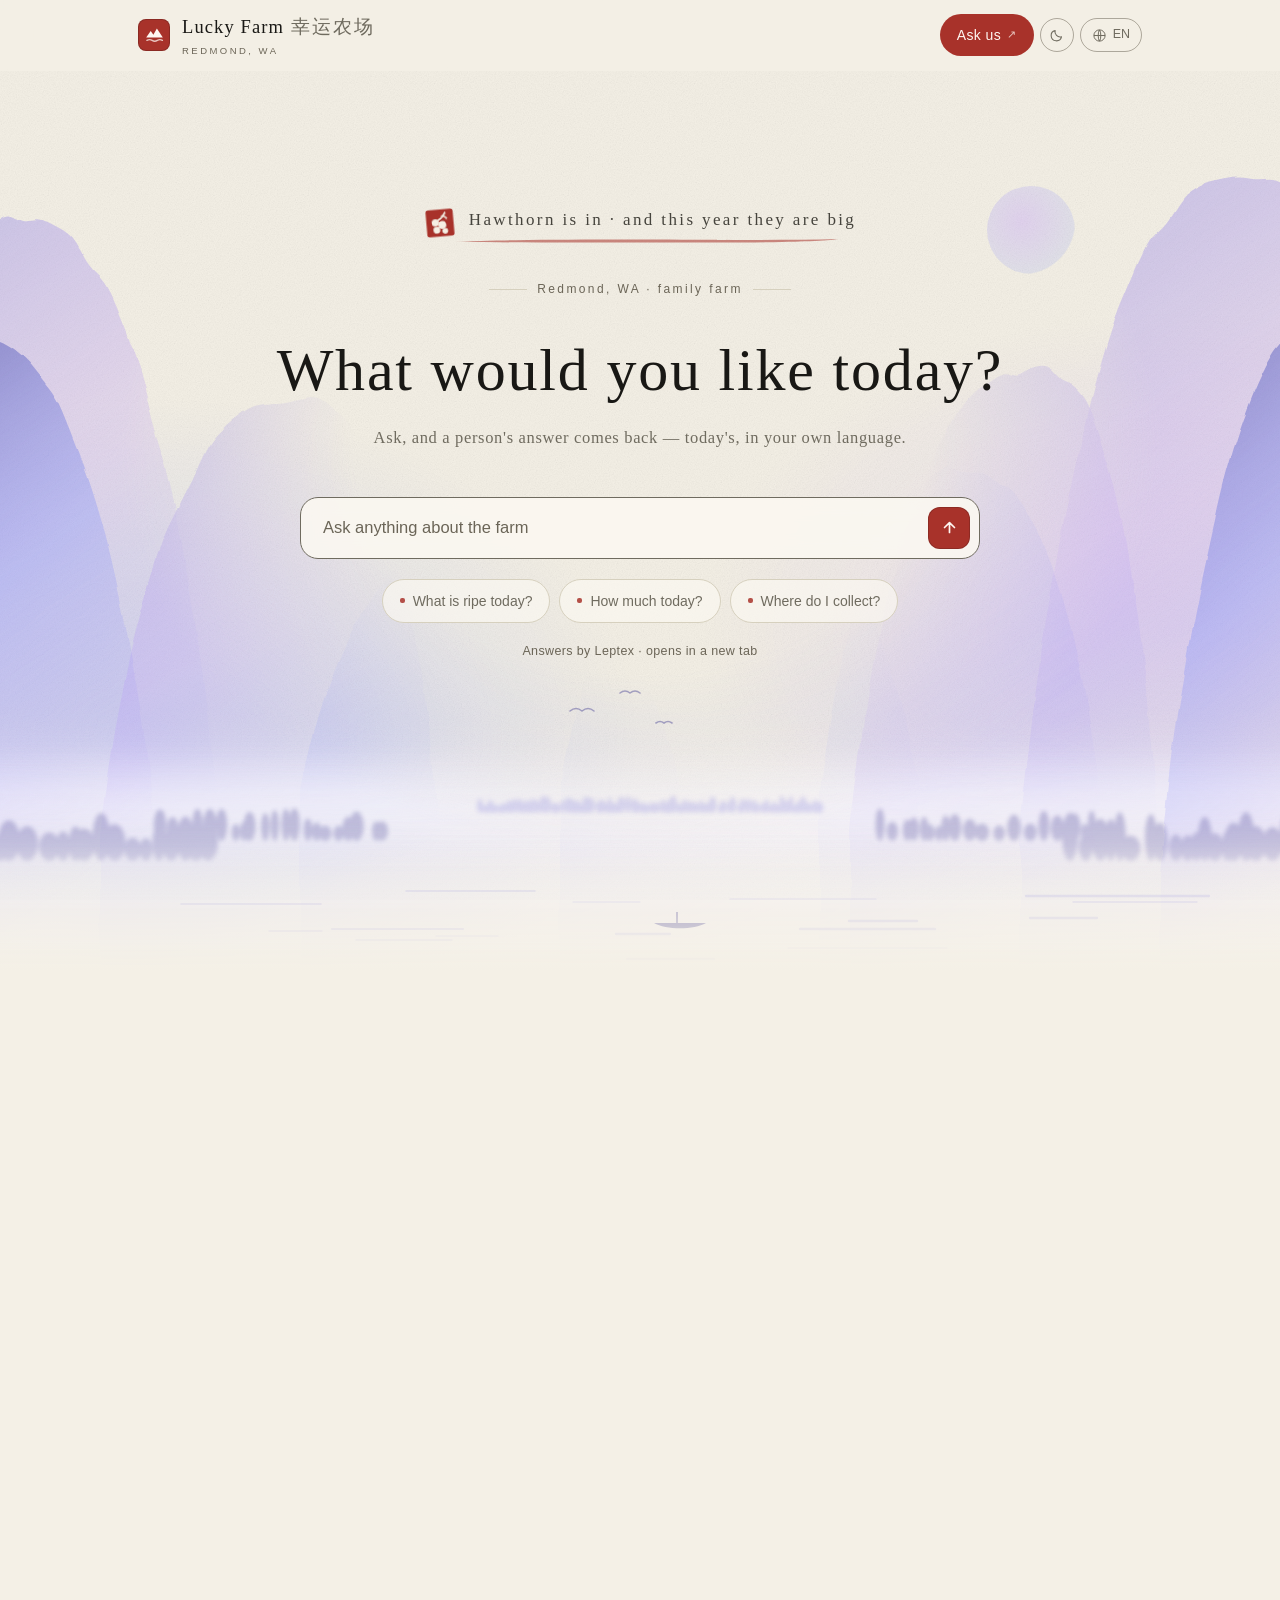
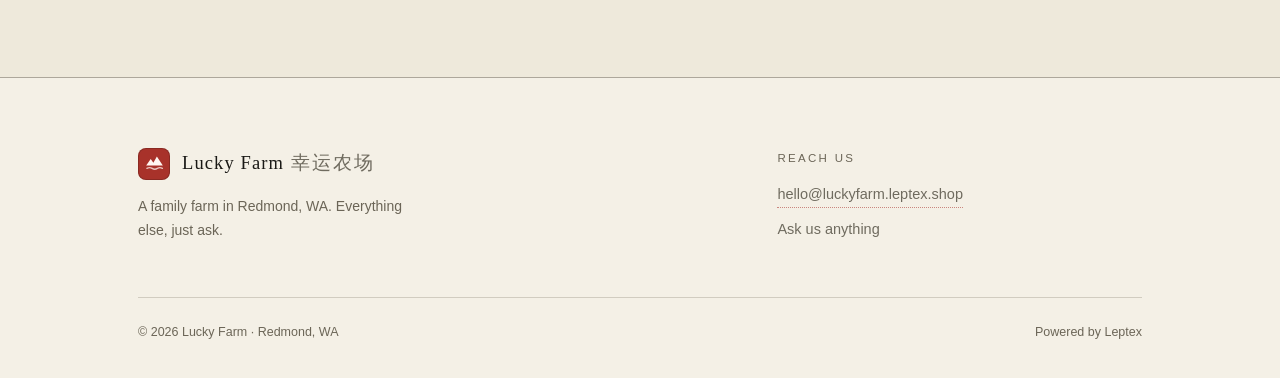
==== commit d9843455: "Recolour the hero landscape in Leptex blue-violet with a slow light flow Peaks wash from indigo ink " ====
--- a/index.html
+++ b/index.html
@@ -68,7 +68,7 @@
           </filter>
           <filter id="dab" filterUnits="userSpaceOnUse" x="-200" y="-200" width="1840" height="1300"><feGaussianBlur stdDeviation="2.2"/></filter>
           <filter id="mist" filterUnits="userSpaceOnUse" x="-200" y="-200" width="1840" height="1300"><feGaussianBlur stdDeviation="22"/></filter>
-          <linearGradient id="wash-far" x1="0" y1="0" x2="0" y2="1"><stop offset="0" stop-color="var(--shan-far)"/><stop offset=".62" stop-color="var(--shan-far)" stop-opacity=".55"/><stop offset="1" stop-color="var(--shan-far)" stop-opacity="0"/></linearGradient><linearGradient id="wash-mid" x1="0" y1="0" x2="0" y2="1"><stop offset="0" stop-color="var(--shan-mid)"/><stop offset=".62" stop-color="var(--shan-mid)" stop-opacity=".55"/><stop offset="1" stop-color="var(--shan-mid)" stop-opacity="0"/></linearGradient><linearGradient id="wash-near" x1="0" y1="0" x2="0" y2="1"><stop offset="0" stop-color="var(--shan-near)"/><stop offset=".62" stop-color="var(--shan-near)" stop-opacity=".55"/><stop offset="1" stop-color="var(--shan-near)" stop-opacity="0"/></linearGradient>
+          <linearGradient id="wash-far" x1="0" y1="0" x2=".35" y2="1"><stop offset="0" stop-color="var(--shan-far)"/><stop offset=".5" stop-color="var(--glow-a)" stop-opacity=".45"/><stop offset="1" stop-color="var(--glow-b)" stop-opacity="0"/></linearGradient><linearGradient id="wash-mid" x1="0" y1="0" x2=".35" y2="1"><stop offset="0" stop-color="var(--shan-mid)"/><stop offset=".5" stop-color="var(--glow-b)" stop-opacity=".45"/><stop offset="1" stop-color="var(--glow-a)" stop-opacity="0"/></linearGradient><linearGradient id="wash-near" x1="0" y1="0" x2=".35" y2="1"><stop offset="0" stop-color="var(--shan-near)"/><stop offset=".5" stop-color="var(--glow-a)" stop-opacity=".45"/><stop offset="1" stop-color="var(--glow-b)" stop-opacity="0"/></linearGradient>
           <radialGradient id="clear" cx="720" cy="380" r="520" gradientUnits="userSpaceOnUse" gradientTransform="translate(720 380) scale(1 .78) translate(-720 -380)">
             <stop offset=".55" stop-color="#000"/><stop offset="1" stop-color="#fff"/>
           </radialGradient>
--- a/assets/css/site.css
+++ b/assets/css/site.css
@@ -18,11 +18,13 @@
   --ink-5:  #3A3830;
 
   --line:  color-mix(in srgb, var(--ink-4) 42%, transparent);
-  --mist:  #2A2F38;           /* 山间的雾,永远比地亮 */
+  --mist:  #1C1D36;           /* 山间的雾,永远比地亮 */
   --range: #9AA0AC;           /* 月下的山 */
-  --shan-far:  #3E4A52;
-  --shan-mid:  #56646A;
-  --shan-near: #7E8A88;
+  --shan-far:  #2C2F63;
+  --shan-mid:  #3E3F86;
+  --shan-near: #7C7FD8;
+  --glow-a:    #4F6BFF;   /* Leptex 蓝 */
+  --glow-b:    #9B6BFF;   /* Leptex 紫 */
   --ochre:     #8A6E4A;
 
   --cinnabar:  #DD6650;       /* 朱砂,夜里要发光 —— 当文字用 */
@@ -60,11 +62,13 @@
   --ink-5:  #D6D0BE;
 
   --line:  color-mix(in srgb, var(--ink-4) 52%, transparent);
-  --mist:  #FBF8F1;
+  --mist:  #F7F5FC;
   --range: #55524A;
-  --shan-far:  #A9BCBB;   /* 远山淡青 */
-  --shan-mid:  #7E948F;
-  --shan-near: #3F4B47;   /* 近石焦墨 */
+  --shan-far:  #B8BEF2;   /* 远山:淡蓝紫 */
+  --shan-mid:  #8E8BE0;
+  --shan-near: #4A4596;   /* 近峰:靛墨 */
+  --glow-a:    #6F86FF;
+  --glow-b:    #B38CFF;
   --ochre:     #C29A62;   /* 赭石 */
 
   --cinnabar:  #A8322A;
@@ -725,3 +729,17 @@
 .range--scape::after {
   background: linear-gradient(to top, var(--ground) 0%, transparent 14%);
 }
+
+/* 光影流:蓝紫两团光在山后缓缓流动 */
+.hero:has(.range--scape)::before {
+  content: ""; position: absolute; inset: -10% -20%; z-index: -1; pointer-events: none;
+  background:
+    radial-gradient(40% 45% at 22% 70%, color-mix(in srgb, var(--glow-a) 22%, transparent), transparent 70%),
+    radial-gradient(38% 42% at 80% 60%, color-mix(in srgb, var(--glow-b) 22%, transparent), transparent 70%);
+  animation: glow-flow 18s ease-in-out infinite alternate;
+}
+@keyframes glow-flow { from { transform: translateX(-3%) } to { transform: translateX(3%) } }
+@media (prefers-reduced-motion: reduce) { .hero:has(.range--scape)::before { animation: none; } }
+.hero:has(.range--scape) .moondisc {
+  background: radial-gradient(circle at 40% 40%, color-mix(in srgb, var(--glow-b) 30%, transparent), color-mix(in srgb, var(--glow-a) 14%, transparent) 70%, transparent 72%);
+}
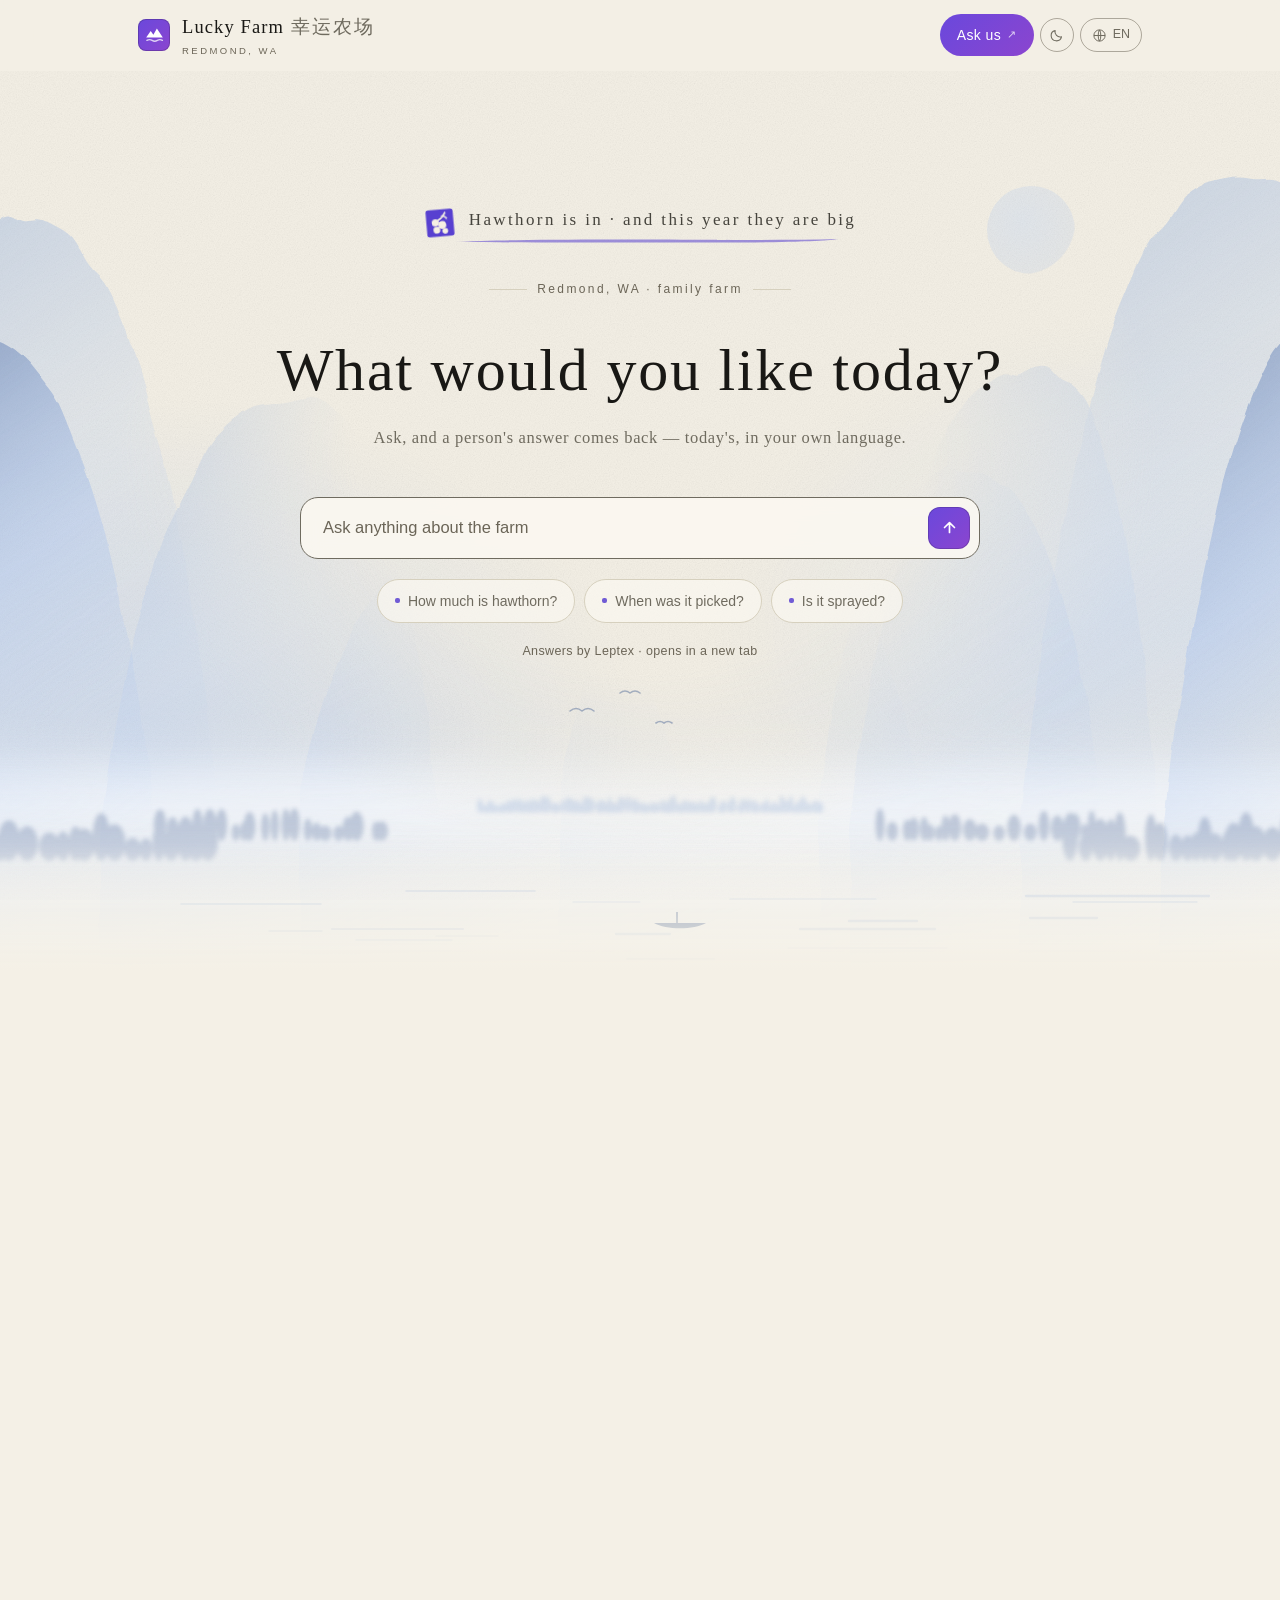
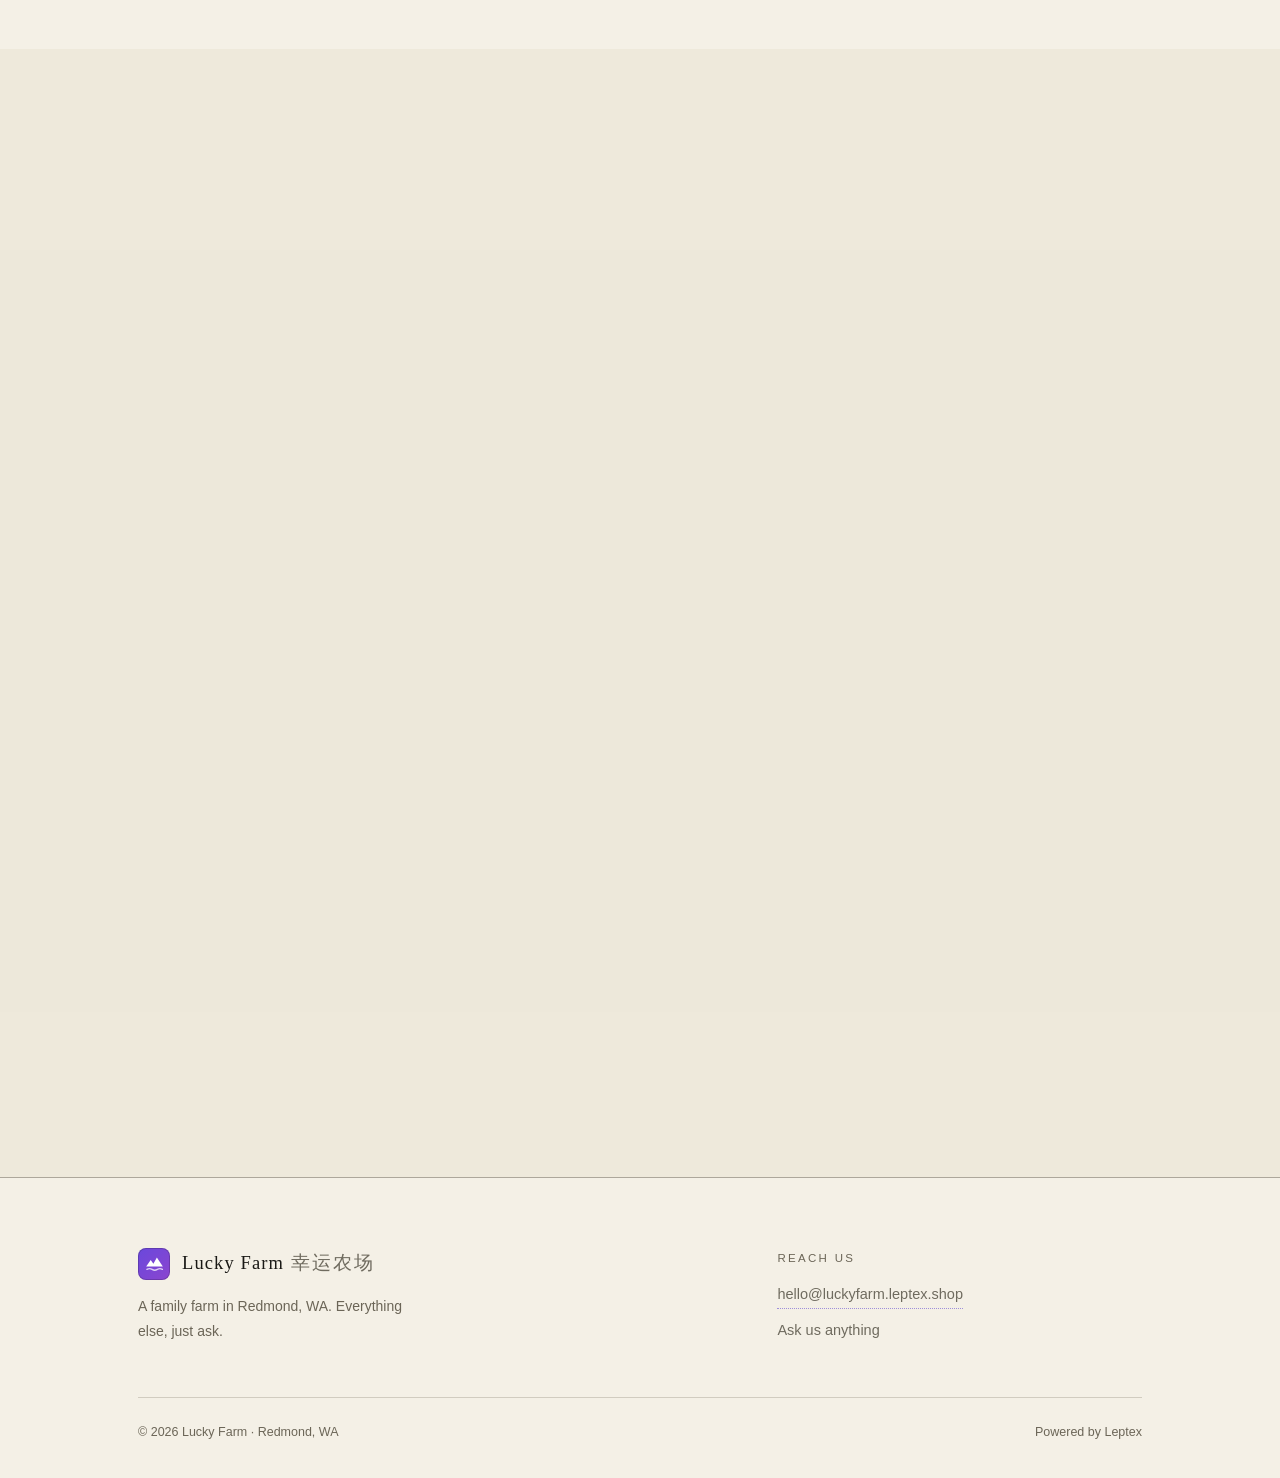
==== commit 0f13dc14: "Make September a hawthorn page: hawthorn questions, only hawthorn on sale - Hero suggestions ask abo" ====
--- a/index.html
+++ b/index.html
@@ -107,87 +107,39 @@
       </form>
 
       <div class="pills">
-        <a class="pill" href="https://leptex.com/web/bu8nbabMeDZu?q=What%20is%20ripe%20and%20ready%20today%3F&amp;e=home" target="_blank" rel="noopener" data-q="q.today"><span class="pill__dot" aria-hidden="true"></span><span data-i18n="l.today">What is ripe today?</span></a>
-        <a class="pill" href="https://leptex.com/web/bu8nbabMeDZu?q=What%20are%20today%27s%20prices%3F&amp;e=home" target="_blank" rel="noopener" data-q="q.price"><span class="pill__dot" aria-hidden="true"></span><span data-i18n="l.price">How much today?</span></a>
-        <a class="pill" href="https://leptex.com/web/bu8nbabMeDZu?q=Where%20and%20when%20do%20I%20collect%20my%20order%3F&amp;e=home" target="_blank" rel="noopener" data-q="q.collect"><span class="pill__dot" aria-hidden="true"></span><span data-i18n="l.collect">Where do I collect?</span></a>
+        <a class="pill" href="https://leptex.com/web/bu8nbabMeDZu?q=How%20much%20is%20fresh%20hawthorn%20this%20week%3F&amp;e=home" target="_blank" rel="noopener" data-q="q.hw.price"><span class="pill__dot" aria-hidden="true"></span><span data-i18n="l.hw.price">How much is hawthorn?</span></a>
+        <a class="pill" href="https://leptex.com/web/bu8nbabMeDZu?q=When%20was%20the%20hawthorn%20picked%3F%20How%20fresh%20is%20it%3F&amp;e=home" target="_blank" rel="noopener" data-q="q.hw.picked"><span class="pill__dot" aria-hidden="true"></span><span data-i18n="l.hw.picked">When was it picked?</span></a>
+        <a class="pill" href="https://leptex.com/web/bu8nbabMeDZu?q=Is%20anything%20sprayed%20on%20the%20hawthorn%20trees%3F&amp;e=home" target="_blank" rel="noopener" data-q="q.hw.spray"><span class="pill__dot" aria-hidden="true"></span><span data-i18n="l.hw.spray">Is it sprayed?</span></a>
       </div>
       <p class="ask__note" data-i18n="ask.note">Answers by Leptex · opens in a new tab</p>
     </div>
   </section>
   <section class="section">
     <div class="wrap">
-      <div class="section__head section__head--center rise"><span class="kicker" data-i18n="menu.kicker">What people ask</span><h2 data-i18n="menu.h2">Pick a question, or type your own</h2></div>
+      <div class="section__head section__head--center rise"><span class="kicker" data-i18n="hw.kicker">September · Hawthorn season</span><h2 data-i18n="hw.h2">Ask about this year's hawthorn</h2></div>
       <div class="asks asks--three rise">
-        <a class="asks__item" href="https://leptex.com/web/bu8nbabMeDZu?q=How%20do%20I%20place%20an%20order%20with%20you%3F&amp;e=ask" target="_blank" rel="noopener" data-q="q.order">
-          <span class="asks__q" data-i18n="l.order">How do I order?</span>
-          <span class="asks__go" data-i18n="ui.go">Ask</span>
-        </a>
-        <a class="asks__item" href="https://leptex.com/web/bu8nbabMeDZu?q=What%20are%20today%27s%20prices%3F&amp;e=ask" target="_blank" rel="noopener" data-q="q.price">
-          <span class="asks__q" data-i18n="l.price">How much today?</span>
-          <span class="asks__go" data-i18n="ui.go">Ask</span>
-        </a>
-        <a class="asks__item" href="https://leptex.com/web/bu8nbabMeDZu?q=How%20much%20do%20you%20have%20left%20right%20now%3F&amp;e=ask" target="_blank" rel="noopener" data-q="q.left">
-          <span class="asks__q" data-i18n="l.left">How much is left?</span>
-          <span class="asks__go" data-i18n="ui.go">Ask</span>
-        </a>
-        <a class="asks__item" href="https://leptex.com/web/bu8nbabMeDZu?q=Can%20you%20hold%20some%20for%20me%20until%20I%20get%20there%3F&amp;e=ask" target="_blank" rel="noopener" data-q="q.hold">
-          <span class="asks__q" data-i18n="l.hold">Can you hold some for me?</span>
-          <span class="asks__go" data-i18n="ui.go">Ask</span>
-        </a>
-        <a class="asks__item" href="https://leptex.com/web/bu8nbabMeDZu?q=Can%20I%20come%20and%20pick%20something%20up%20today%3F&amp;e=ask" target="_blank" rel="noopener" data-q="q.cometoday">
-          <span class="asks__q" data-i18n="l.cometoday">Can I come today?</span>
-          <span class="asks__go" data-i18n="ui.go">Ask</span>
-        </a>
-        <a class="asks__item" href="https://leptex.com/web/bu8nbabMeDZu?q=Where%20and%20when%20do%20I%20collect%20my%20order%3F&amp;e=ask" target="_blank" rel="noopener" data-q="q.collect">
-          <span class="asks__q" data-i18n="l.collect">Where do I collect?</span>
-          <span class="asks__go" data-i18n="ui.go">Ask</span>
-        </a>
-        <a class="asks__item" href="https://leptex.com/web/bu8nbabMeDZu?q=Which%20days%20can%20I%20pick%20up%20this%20week%3F&amp;e=ask" target="_blank" rel="noopener" data-q="q.days">
-          <span class="asks__q" data-i18n="l.days">Which days?</span>
-          <span class="asks__go" data-i18n="ui.go">Ask</span>
-        </a>
-        <a class="asks__item" href="https://leptex.com/web/bu8nbabMeDZu?q=How%20do%20I%20pay%2C%20and%20when%3F&amp;e=ask" target="_blank" rel="noopener" data-q="q.pay">
-          <span class="asks__q" data-i18n="l.pay">How do I pay?</span>
-          <span class="asks__go" data-i18n="ui.go">Ask</span>
-        </a>
-        <a class="asks__item" href="https://leptex.com/web/bu8nbabMeDZu?q=Is%20there%20a%20minimum%20order%3F&amp;e=ask" target="_blank" rel="noopener" data-q="q.min">
-          <span class="asks__q" data-i18n="l.min">Is there a minimum?</span>
-          <span class="asks__go" data-i18n="ui.go">Ask</span>
-        </a>
-        <a class="asks__item" href="https://leptex.com/web/bu8nbabMeDZu?q=Do%20you%20deliver%20or%20ship%20anywhere%3F&amp;e=ask" target="_blank" rel="noopener" data-q="a1.full">
-          <span class="asks__q" data-i18n="a1.q">Do you deliver?</span>
-          <span class="asks__go" data-i18n="ui.go">Ask</span>
-        </a>
-        <a class="asks__item" href="https://leptex.com/web/bu8nbabMeDZu?q=Can%20I%20place%20a%20bulk%20order%20for%20a%20family%20gathering%3F&amp;e=ask" target="_blank" rel="noopener" data-q="ba3.full">
-          <span class="asks__q" data-i18n="ba3.q">Can I order in bulk?</span>
-          <span class="asks__go" data-i18n="ui.go">Ask</span>
-        </a>
-        <a class="asks__item" href="https://leptex.com/web/bu8nbabMeDZu?q=Can%20a%20friend%20pick%20up%20my%20order%20for%20me%3F&amp;e=ask" target="_blank" rel="noopener" data-q="q.friend">
-          <span class="asks__q" data-i18n="l.friend">Can a friend collect?</span>
-          <span class="asks__go" data-i18n="ui.go">Ask</span>
-        </a>
-        <a class="asks__item" href="https://leptex.com/web/bu8nbabMeDZu?q=What%20is%20ripe%20and%20ready%20today%3F&amp;e=ask" target="_blank" rel="noopener" data-q="q.today">
-          <span class="asks__q" data-i18n="l.today">What is ripe today?</span>
-          <span class="asks__go" data-i18n="ui.go">Ask</span>
-        </a>
-        <a class="asks__item" href="https://leptex.com/web/bu8nbabMeDZu?q=Do%20you%20spray%20your%20crops%20with%20anything%20at%20all%3F&amp;e=ask" target="_blank" rel="noopener" data-q="q.spray">
-          <span class="asks__q" data-i18n="ba1.q">Do you spray?</span>
-          <span class="asks__go" data-i18n="ui.go">Ask</span>
-        </a>
-        <a class="asks__item" href="https://leptex.com/web/bu8nbabMeDZu?q=How%20long%20will%20it%20keep%20once%20I%20get%20it%20home%3F&amp;e=ask" target="_blank" rel="noopener" data-q="q.keep">
-          <span class="asks__q" data-i18n="l.keep">How long will it keep?</span>
-          <span class="asks__go" data-i18n="ui.go">Ask</span>
-        </a>
-        <a class="asks__item" href="https://leptex.com/web/bu8nbabMeDZu?q=What%20do%20people%20usually%20do%20with%20your%20hawthorn%3F&amp;e=ask" target="_blank" rel="noopener" data-q="q.recipe">
-          <span class="asks__q" data-i18n="l.recipe">What do people do with it?</span>
-          <span class="asks__go" data-i18n="ui.go">Ask</span>
-        </a>
-        <a class="asks__item" href="https://leptex.com/web/bu8nbabMeDZu?q=Can%20I%20pick%20my%20own%20fruit%2C%20or%20do%20you%20bag%20it%20for%20me%3F&amp;e=ask" target="_blank" rel="noopener" data-q="a2.full">
-          <span class="asks__q" data-i18n="a2.q">Can I pick my own?</span>
-          <span class="asks__go" data-i18n="ui.go">Ask</span>
-        </a>
-        <a class="asks__item" href="https://leptex.com/web/bu8nbabMeDZu?q=Can%20I%20bring%20my%20children%20to%20the%20farm%3F&amp;e=ask" target="_blank" rel="noopener" data-q="q.kids">
-          <span class="asks__q" data-i18n="ba2.q">Can I bring kids?</span>
+        <a class="asks__item" href="https://leptex.com/web/bu8nbabMeDZu?q=I%27d%20like%20to%20order%20fresh%20hawthorn.%20How%20do%20I%20do%20it%3F&amp;e=hawthorn" target="_blank" rel="noopener" data-q="q.hw.order">
+          <span class="asks__q" data-i18n="l.hw.order">How do I order hawthorn?</span>
+          <span class="asks__go" data-i18n="ui.go">Ask</span>
+        </a>
+        <a class="asks__item" href="https://leptex.com/web/bu8nbabMeDZu?q=How%20much%20is%20fresh%20hawthorn%20this%20week%3F&amp;e=hawthorn" target="_blank" rel="noopener" data-q="q.hw.price">
+          <span class="asks__q" data-i18n="l.hw.price">How much is hawthorn?</span>
+          <span class="asks__go" data-i18n="ui.go">Ask</span>
+        </a>
+        <a class="asks__item" href="https://leptex.com/web/bu8nbabMeDZu?q=When%20was%20the%20hawthorn%20picked%3F%20How%20fresh%20is%20it%3F&amp;e=hawthorn" target="_blank" rel="noopener" data-q="q.hw.picked">
+          <span class="asks__q" data-i18n="l.hw.picked">When was it picked?</span>
+          <span class="asks__go" data-i18n="ui.go">Ask</span>
+        </a>
+        <a class="asks__item" href="https://leptex.com/web/bu8nbabMeDZu?q=Is%20anything%20sprayed%20on%20the%20hawthorn%20trees%3F&amp;e=hawthorn" target="_blank" rel="noopener" data-q="q.hw.spray">
+          <span class="asks__q" data-i18n="l.hw.spray">Is it sprayed?</span>
+          <span class="asks__go" data-i18n="ui.go">Ask</span>
+        </a>
+        <a class="asks__item" href="https://leptex.com/web/bu8nbabMeDZu?q=Is%20this%20year%27s%20hawthorn%20sweet%20or%20sour%2C%20and%20how%20do%20people%20eat%20it%3F&amp;e=hawthorn" target="_blank" rel="noopener" data-q="q.hw.taste">
+          <span class="asks__q" data-i18n="l.hw.taste">Sweet or sour? How do I eat it?</span>
+          <span class="asks__go" data-i18n="ui.go">Ask</span>
+        </a>
+        <a class="asks__item" href="https://leptex.com/web/bu8nbabMeDZu?q=How%20long%20does%20fresh%20hawthorn%20keep%2C%20and%20how%20should%20I%20store%20it%3F&amp;e=hawthorn" target="_blank" rel="noopener" data-q="q.hw.keep">
+          <span class="asks__q" data-i18n="l.hw.keep">How do I store it?</span>
           <span class="asks__go" data-i18n="ui.go">Ask</span>
         </a>
       </div>
@@ -195,50 +147,50 @@
   </section>
   <section class="section section--sunk">
     <div class="wrap">
-      <div class="section__head section__head--center rise"><span class="kicker" data-i18n="grow.kicker">From our fields</span><h2 data-i18n="grow.h2">Tap one to order</h2></div>
+      <div class="section__head section__head--center rise"><span class="kicker" data-i18n="grow.kicker">From our fields</span><h2 data-i18n="grow.h2">Hawthorn now. The rest in season.</h2></div>
       <div class="crops crops--three">
-        <a class="crop crop--link rise" href="https://leptex.com/web/bu8nbabMeDZu?q=I%27d%20like%20to%20buy%20some%20cherries.%20What%20do%20you%20have%20today%3F&amp;e=grow" target="_blank" rel="noopener" data-q="q.buy.cherry">
-          <div class="plate"><img src="assets/img/cherry.svg" alt="Cherries" width="240" height="240" loading="lazy"></div>
-          <div class="crop__body">
-            <h3 class="crop__name" data-i18n="c.cherry.name">Cherries</h3>
-            <span class="crop__ask" data-i18n="ui.buy">Order</span>
-          </div>
-        </a>
-        <a class="crop crop--link rise" href="https://leptex.com/web/bu8nbabMeDZu?q=I%27d%20like%20to%20buy%20some%20blueberries.%20What%20do%20you%20have%20today%3F&amp;e=grow" target="_blank" rel="noopener" data-q="q.buy.blueberry">
-          <div class="plate"><img src="assets/img/blueberry.svg" alt="Blueberries" width="240" height="240" loading="lazy"></div>
-          <div class="crop__body">
-            <h3 class="crop__name" data-i18n="c.blueberry.name">Blueberries</h3>
-            <span class="crop__ask" data-i18n="ui.buy">Order</span>
-          </div>
-        </a>
-        <a class="crop crop--link rise" href="https://leptex.com/web/bu8nbabMeDZu?q=I%27d%20like%20to%20buy%20some%20hawthorn.%20What%20do%20you%20have%20today%3F&amp;e=grow" target="_blank" rel="noopener" data-q="q.buy.hawthorn">
-          <div class="plate"><img src="assets/img/hawthorn.svg" alt="Hawthorn" width="240" height="240" loading="lazy"></div>
+        <a class="crop crop--link crop--in rise" href="https://leptex.com/web/bu8nbabMeDZu?q=I%27d%20like%20to%20buy%20some%20hawthorn.%20What%20do%20you%20have%20today%3F&amp;e=grow" target="_blank" rel="noopener" data-q="q.buy.hawthorn">
+          <div class="plate"><span class="crop__badge" data-i18n="ui.in">In season</span><img src="assets/img/hawthorn.svg" alt="Hawthorn" width="240" height="240" loading="lazy"></div>
           <div class="crop__body">
             <h3 class="crop__name" data-i18n="c.hawthorn.name">Hawthorn</h3>
             <span class="crop__ask" data-i18n="ui.buy">Order</span>
           </div>
         </a>
-        <a class="crop crop--link rise" href="https://leptex.com/web/bu8nbabMeDZu?q=I%27d%20like%20to%20buy%20some%20red-fleshed%20apples.%20What%20do%20you%20have%20today%3F&amp;e=grow" target="_blank" rel="noopener" data-q="q.buy.apple">
+        <div class="crop crop--off rise">
+          <div class="plate"><img src="assets/img/cherry.svg" alt="Cherries" width="240" height="240" loading="lazy"></div>
+          <div class="crop__body">
+            <h3 class="crop__name" data-i18n="c.cherry.name">Cherries</h3>
+            <span class="crop__off" data-i18n="ui.off">Out of season</span>
+          </div>
+        </div>
+        <div class="crop crop--off rise">
+          <div class="plate"><img src="assets/img/blueberry.svg" alt="Blueberries" width="240" height="240" loading="lazy"></div>
+          <div class="crop__body">
+            <h3 class="crop__name" data-i18n="c.blueberry.name">Blueberries</h3>
+            <span class="crop__off" data-i18n="ui.off">Out of season</span>
+          </div>
+        </div>
+        <div class="crop crop--off rise">
           <div class="plate"><img src="assets/img/apple.svg" alt="Red-fleshed apples" width="240" height="240" loading="lazy"></div>
           <div class="crop__body">
             <h3 class="crop__name" data-i18n="c.apple.name">Red-fleshed apples</h3>
-            <span class="crop__ask" data-i18n="ui.buy">Order</span>
-          </div>
-        </a>
-        <a class="crop crop--link rise" href="https://leptex.com/web/bu8nbabMeDZu?q=I%27d%20like%20to%20buy%20some%20persimmons.%20What%20do%20you%20have%20today%3F&amp;e=grow" target="_blank" rel="noopener" data-q="q.buy.persimmon">
+            <span class="crop__off" data-i18n="ui.off">Out of season</span>
+          </div>
+        </div>
+        <div class="crop crop--off rise">
           <div class="plate"><img src="assets/img/persimmon.svg" alt="Persimmons" width="240" height="240" loading="lazy"></div>
           <div class="crop__body">
             <h3 class="crop__name" data-i18n="c.persimmon.name">Persimmons</h3>
-            <span class="crop__ask" data-i18n="ui.buy">Order</span>
-          </div>
-        </a>
-        <a class="crop crop--link rise" href="https://leptex.com/web/bu8nbabMeDZu?q=I%27d%20like%20to%20buy%20some%20green%20beans.%20What%20do%20you%20have%20today%3F&amp;e=grow" target="_blank" rel="noopener" data-q="q.buy.beans">
+            <span class="crop__off" data-i18n="ui.off">Out of season</span>
+          </div>
+        </div>
+        <div class="crop crop--off rise">
           <div class="plate"><img src="assets/img/beans.svg" alt="Green beans" width="240" height="240" loading="lazy"></div>
           <div class="crop__body">
             <h3 class="crop__name" data-i18n="c.beans.name">Green beans</h3>
-            <span class="crop__ask" data-i18n="ui.buy">Order</span>
-          </div>
-        </a>
+            <span class="crop__off" data-i18n="ui.off">Out of season</span>
+          </div>
+        </div>
       </div>
     </div>
   </section>
--- a/assets/css/site.css
+++ b/assets/css/site.css
@@ -18,17 +18,18 @@
   --ink-5:  #3A3830;
 
   --line:  color-mix(in srgb, var(--ink-4) 42%, transparent);
-  --mist:  #1C1D36;           /* 山间的雾,永远比地亮 */
+  --mist:  #18202E;           /* 山间的雾,永远比地亮 */
   --range: #9AA0AC;           /* 月下的山 */
-  --shan-far:  #2C2F63;
-  --shan-mid:  #3E3F86;
-  --shan-near: #7C7FD8;
-  --glow-a:    #4F6BFF;   /* Leptex 蓝 */
-  --glow-b:    #9B6BFF;   /* Leptex 紫 */
+  --shan-far:  #24334F;
+  --shan-mid:  #33496F;
+  --shan-near: #7F9CCB;
+  --glow-a:    #4E7BD8;   /* 远山的蓝光 */
+  --glow-b:    #6E93E2;
   --ochre:     #8A6E4A;
 
-  --cinnabar:  #DD6650;       /* 朱砂,夜里要发光 —— 当文字用 */
-  --on-cinnabar: #26110B;     /* 印在朱砂上的墨。夜里珊瑚太亮,纸白只有 3.2:1 */
+  --cinnabar:  #A99BFF;       /* 强调色:Leptex 蓝紫。当文字用,夜里 7:1 以上 */
+  --on-cinnabar: #FFFFFF;     /* 印在光影流按钮上的字 */
+  --flow: linear-gradient(135deg, #6A48DC 0%, #8B45CF 100%);   /* 紫色光影流,纸白 ≥ 5.5:1 */
 
   /* 画心:册页永远是纸色,像挂在暗墙上的一幅画 */
   --plate:      #E6E0D1;
@@ -62,17 +63,17 @@
   --ink-5:  #D6D0BE;
 
   --line:  color-mix(in srgb, var(--ink-4) 52%, transparent);
-  --mist:  #F7F5FC;
+  --mist:  #F5F8FC;
   --range: #55524A;
-  --shan-far:  #B8BEF2;   /* 远山:淡蓝紫 */
-  --shan-mid:  #8E8BE0;
-  --shan-near: #4A4596;   /* 近峰:靛墨 */
-  --glow-a:    #6F86FF;
-  --glow-b:    #B38CFF;
+  --shan-far:  #BFD2EE;   /* 远山:浅蓝 */
+  --shan-mid:  #8EABD8;
+  --shan-near: #4B6594;   /* 近峰:蓝墨 */
+  --glow-a:    #8DB2F2;
+  --glow-b:    #B3CDF6;
   --ochre:     #C29A62;   /* 赭石 */
 
-  --cinnabar:  #A8322A;
-  --on-cinnabar: #FFF6F1;
+  --cinnabar:  #5840D0;
+  --on-cinnabar: #FFFFFF;
 
   --plate:      #F0EBDE;
   --plate-edge: #DCD5C3;
@@ -141,11 +142,11 @@
   display: grid;
   place-items: center;
   /* 标是商标 —— WCAG 1.4.11 明确豁免,所以两种模式下都留纸白,最好看 */
-  color: #FFF6F1;
+  color: #FFFFFF;
   width: 32px; height: 32px;
   flex: none;
   border-radius: 8px;
-  background: var(--cinnabar);
+  background: var(--flow);
   box-shadow: inset 0 0 0 1px color-mix(in srgb, #000 18%, transparent);
 }
 .mark svg { width: 19px; height: 19px; }
@@ -203,7 +204,7 @@
   display: inline-flex; align-items: center; gap: 6px;
   margin-left: 8px;
   padding: 9px 17px;
-  background: var(--cinnabar);
+  background: var(--flow);
   color: var(--on-cinnabar);
   font-size: 14px;
   letter-spacing: .03em;
@@ -337,7 +338,7 @@
                               color-mix(in srgb, var(--ink) 6%, transparent) 72%, transparent 78%);
   pointer-events: none;
 }
-:root[data-theme="light"] .moondisc { background: color-mix(in srgb, var(--cinnabar) 13%, transparent); }
+:root[data-theme="light"] .moondisc { background: color-mix(in srgb, var(--glow-b) 16%, transparent); }
 
 /* ------------------------------------------------------------ 7. 问境 */
 .hero {
@@ -452,7 +453,7 @@
   display: grid; place-items: center;
   width: 42px; height: 42px;
   border: 0; border-radius: 12px;
-  background: var(--cinnabar);
+  background: var(--flow);
   color: var(--on-cinnabar);
   cursor: pointer;
   box-shadow: inset 0 0 0 1px color-mix(in srgb, #000 16%, transparent);
@@ -743,3 +744,19 @@
 .hero:has(.range--scape) .moondisc {
   background: radial-gradient(circle at 40% 40%, color-mix(in srgb, var(--glow-b) 30%, transparent), color-mix(in srgb, var(--glow-a) 14%, transparent) 70%, transparent 72%);
 }
+
+/* 应季:只有山楂在卖,其他作物标「未到季」,不是入口 */
+.plate { position: relative; }
+.crop--in { border-color: color-mix(in srgb, var(--cinnabar) 55%, var(--line)); }
+.crop__badge {
+  position: absolute; top: 12px; left: 12px;
+  padding: 4px 10px; border-radius: 999px;
+  background: var(--flow); color: var(--on-cinnabar);
+  font-size: 11.5px; letter-spacing: .1em; text-transform: uppercase;
+}
+.crop--in .crop__ask { opacity: 1; }
+.crop--off:hover { transform: none; border-color: var(--line); }
+.crop--off .plate img { filter: grayscale(.9); opacity: .55; }
+.crop--off .crop__body { flex-direction: row; align-items: baseline; justify-content: space-between; gap: 12px; }
+.crop--off .crop__name { color: var(--ink-3); }
+.crop__off { font-size: 12px; letter-spacing: .12em; text-transform: uppercase; color: var(--ink-3); white-space: nowrap; }
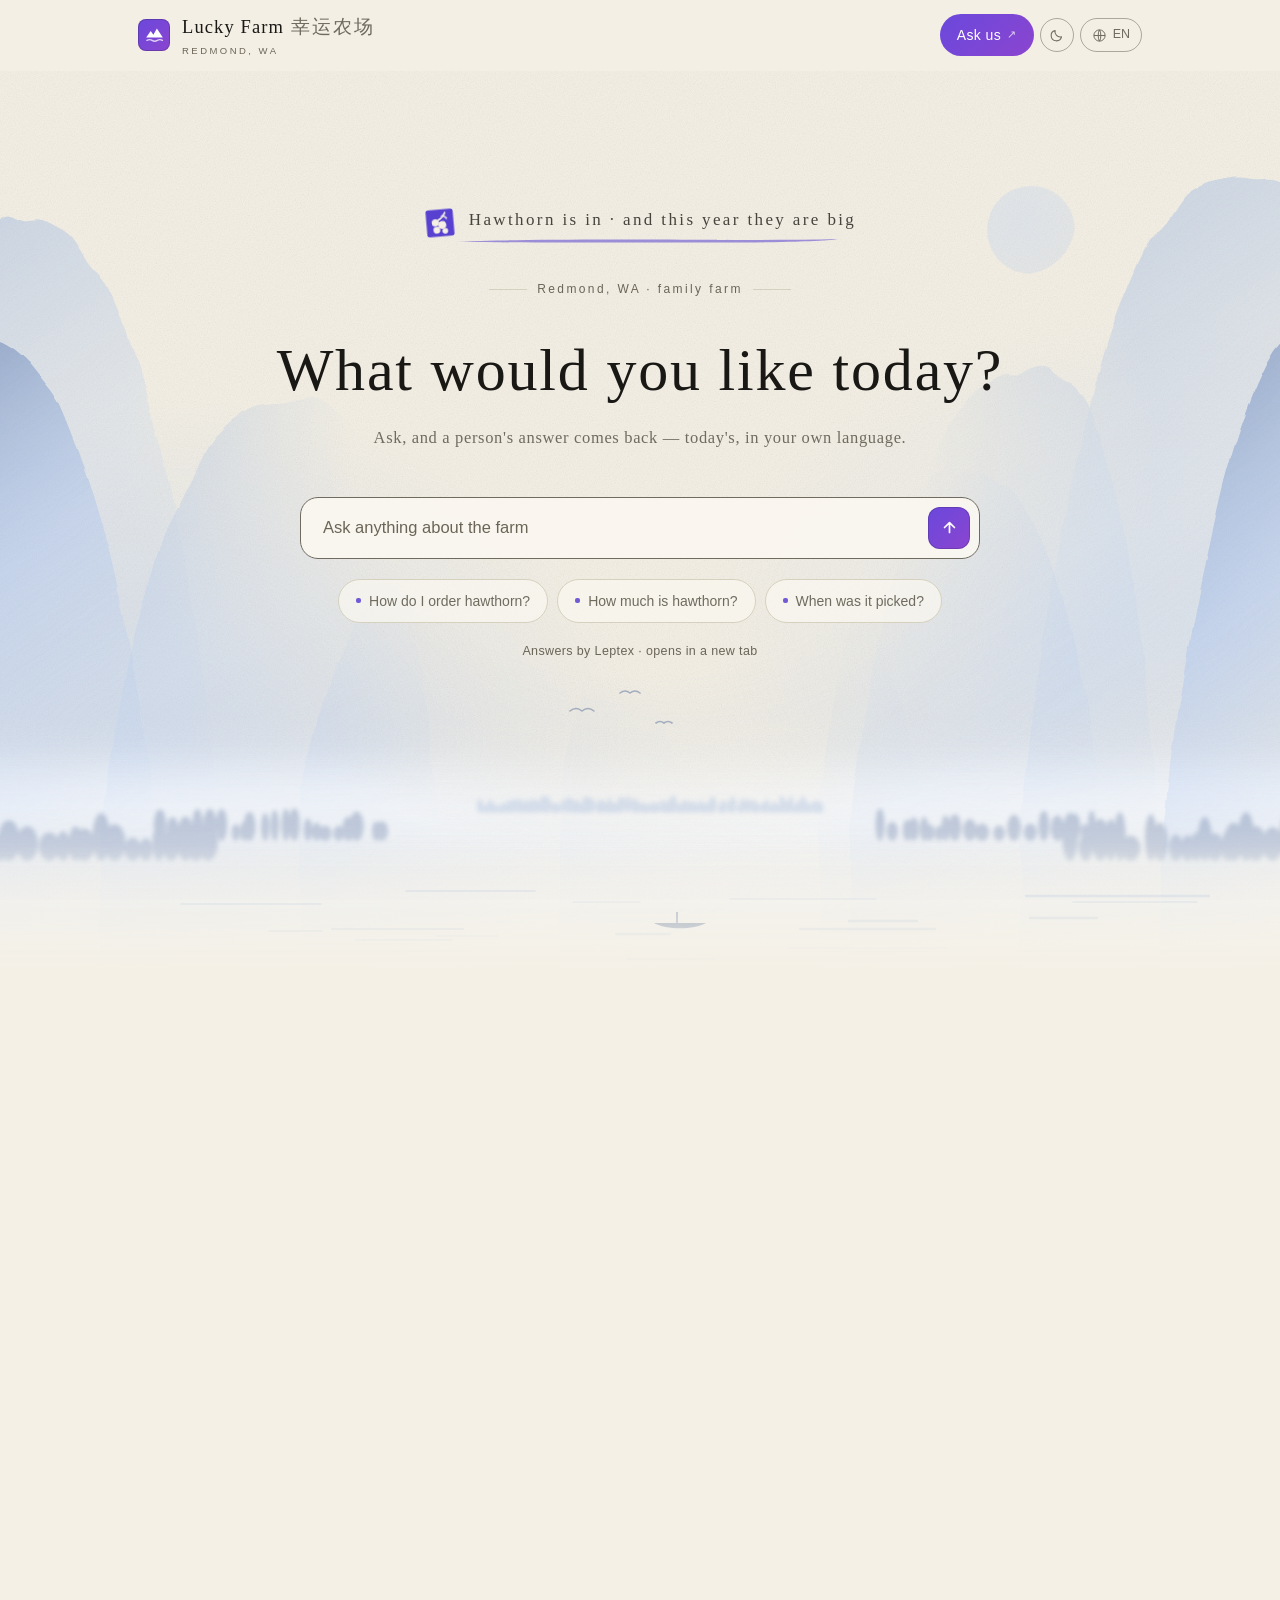
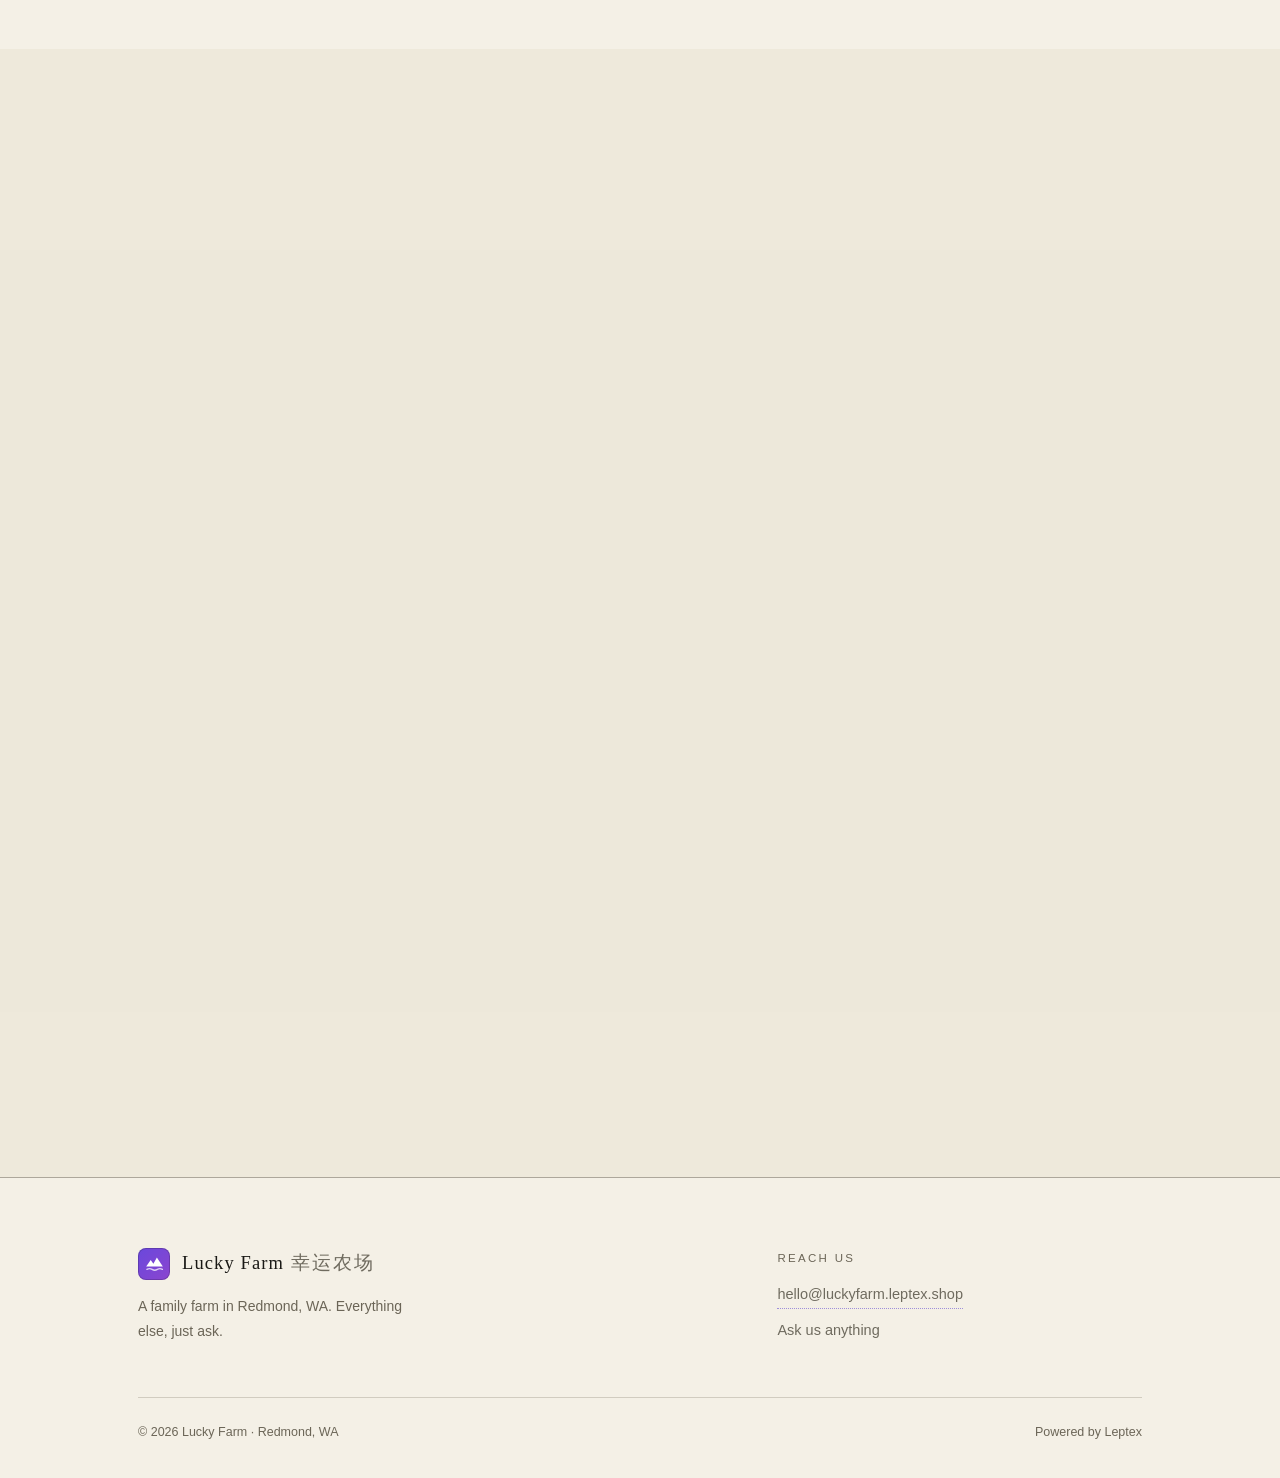
==== commit 0864098a: "Stop the hero suggestions repeating the hawthorn question cards Hero keeps the three questions close" ====
--- a/index.html
+++ b/index.html
@@ -107,9 +107,9 @@
       </form>
 
       <div class="pills">
+        <a class="pill" href="https://leptex.com/web/bu8nbabMeDZu?q=I%27d%20like%20to%20order%20fresh%20hawthorn.%20How%20do%20I%20do%20it%3F&amp;e=home" target="_blank" rel="noopener" data-q="q.hw.order"><span class="pill__dot" aria-hidden="true"></span><span data-i18n="l.hw.order">How do I order hawthorn?</span></a>
         <a class="pill" href="https://leptex.com/web/bu8nbabMeDZu?q=How%20much%20is%20fresh%20hawthorn%20this%20week%3F&amp;e=home" target="_blank" rel="noopener" data-q="q.hw.price"><span class="pill__dot" aria-hidden="true"></span><span data-i18n="l.hw.price">How much is hawthorn?</span></a>
         <a class="pill" href="https://leptex.com/web/bu8nbabMeDZu?q=When%20was%20the%20hawthorn%20picked%3F%20How%20fresh%20is%20it%3F&amp;e=home" target="_blank" rel="noopener" data-q="q.hw.picked"><span class="pill__dot" aria-hidden="true"></span><span data-i18n="l.hw.picked">When was it picked?</span></a>
-        <a class="pill" href="https://leptex.com/web/bu8nbabMeDZu?q=Is%20anything%20sprayed%20on%20the%20hawthorn%20trees%3F&amp;e=home" target="_blank" rel="noopener" data-q="q.hw.spray"><span class="pill__dot" aria-hidden="true"></span><span data-i18n="l.hw.spray">Is it sprayed?</span></a>
       </div>
       <p class="ask__note" data-i18n="ask.note">Answers by Leptex · opens in a new tab</p>
     </div>
@@ -118,18 +118,6 @@
     <div class="wrap">
       <div class="section__head section__head--center rise"><span class="kicker" data-i18n="hw.kicker">September · Hawthorn season</span><h2 data-i18n="hw.h2">Ask about this year's hawthorn</h2></div>
       <div class="asks asks--three rise">
-        <a class="asks__item" href="https://leptex.com/web/bu8nbabMeDZu?q=I%27d%20like%20to%20order%20fresh%20hawthorn.%20How%20do%20I%20do%20it%3F&amp;e=hawthorn" target="_blank" rel="noopener" data-q="q.hw.order">
-          <span class="asks__q" data-i18n="l.hw.order">How do I order hawthorn?</span>
-          <span class="asks__go" data-i18n="ui.go">Ask</span>
-        </a>
-        <a class="asks__item" href="https://leptex.com/web/bu8nbabMeDZu?q=How%20much%20is%20fresh%20hawthorn%20this%20week%3F&amp;e=hawthorn" target="_blank" rel="noopener" data-q="q.hw.price">
-          <span class="asks__q" data-i18n="l.hw.price">How much is hawthorn?</span>
-          <span class="asks__go" data-i18n="ui.go">Ask</span>
-        </a>
-        <a class="asks__item" href="https://leptex.com/web/bu8nbabMeDZu?q=When%20was%20the%20hawthorn%20picked%3F%20How%20fresh%20is%20it%3F&amp;e=hawthorn" target="_blank" rel="noopener" data-q="q.hw.picked">
-          <span class="asks__q" data-i18n="l.hw.picked">When was it picked?</span>
-          <span class="asks__go" data-i18n="ui.go">Ask</span>
-        </a>
         <a class="asks__item" href="https://leptex.com/web/bu8nbabMeDZu?q=Is%20anything%20sprayed%20on%20the%20hawthorn%20trees%3F&amp;e=hawthorn" target="_blank" rel="noopener" data-q="q.hw.spray">
           <span class="asks__q" data-i18n="l.hw.spray">Is it sprayed?</span>
           <span class="asks__go" data-i18n="ui.go">Ask</span>
@@ -140,6 +128,18 @@
         </a>
         <a class="asks__item" href="https://leptex.com/web/bu8nbabMeDZu?q=How%20long%20does%20fresh%20hawthorn%20keep%2C%20and%20how%20should%20I%20store%20it%3F&amp;e=hawthorn" target="_blank" rel="noopener" data-q="q.hw.keep">
           <span class="asks__q" data-i18n="l.hw.keep">How do I store it?</span>
+          <span class="asks__go" data-i18n="ui.go">Ask</span>
+        </a>
+        <a class="asks__item" href="https://leptex.com/web/bu8nbabMeDZu?q=How%20much%20hawthorn%20is%20left%20this%20season%3F&amp;e=hawthorn" target="_blank" rel="noopener" data-q="q.hw.left">
+          <span class="asks__q" data-i18n="l.hw.left">How much is left?</span>
+          <span class="asks__go" data-i18n="ui.go">Ask</span>
+        </a>
+        <a class="asks__item" href="https://leptex.com/web/bu8nbabMeDZu?q=Can%20I%20buy%20hawthorn%20by%20the%20big%20box%2C%20for%20jam%20or%20to%20share%3F&amp;e=hawthorn" target="_blank" rel="noopener" data-q="q.hw.bulk">
+          <span class="asks__q" data-i18n="l.hw.bulk">Can I buy a big box?</span>
+          <span class="asks__go" data-i18n="ui.go">Ask</span>
+        </a>
+        <a class="asks__item" href="https://leptex.com/web/bu8nbabMeDZu?q=Can%20you%20hold%20some%20hawthorn%20for%20me%20until%20I%20can%20come%3F&amp;e=hawthorn" target="_blank" rel="noopener" data-q="q.hw.hold">
+          <span class="asks__q" data-i18n="l.hw.hold">Can you hold some for me?</span>
           <span class="asks__go" data-i18n="ui.go">Ask</span>
         </a>
       </div>
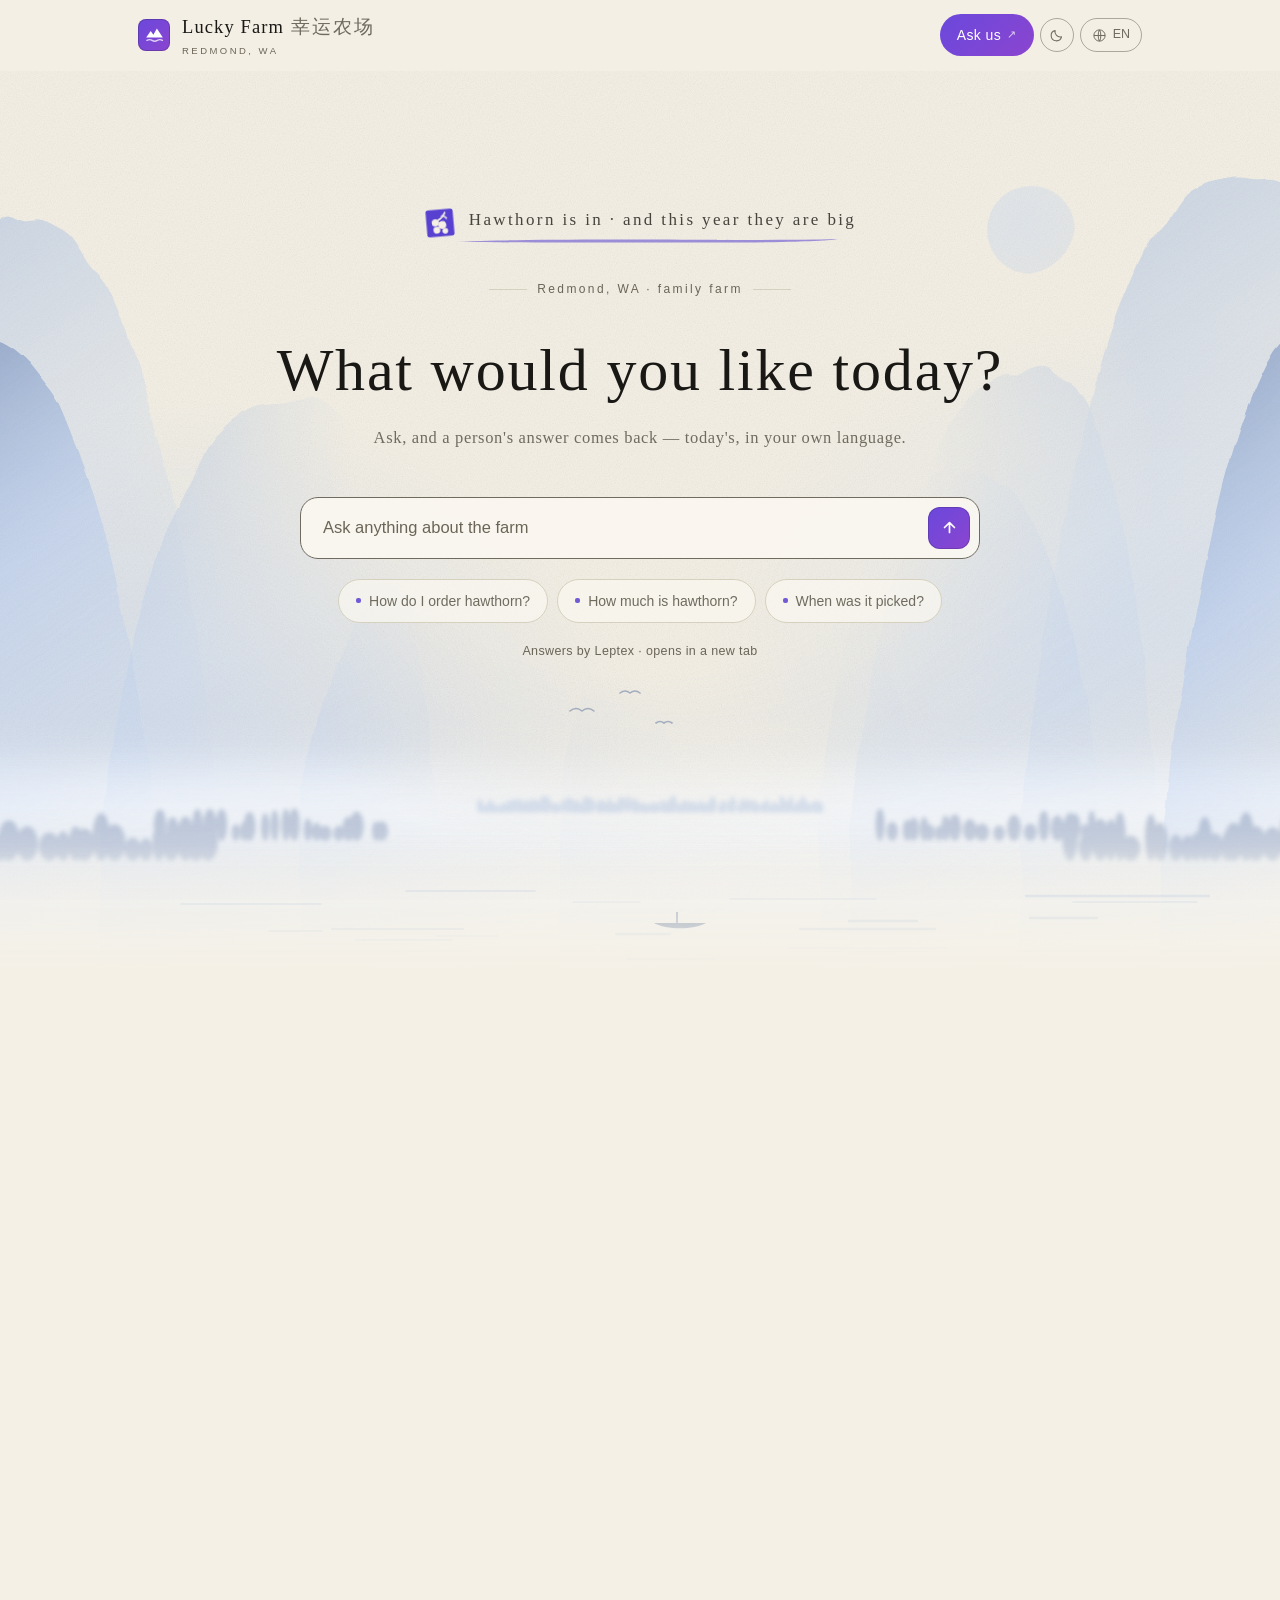
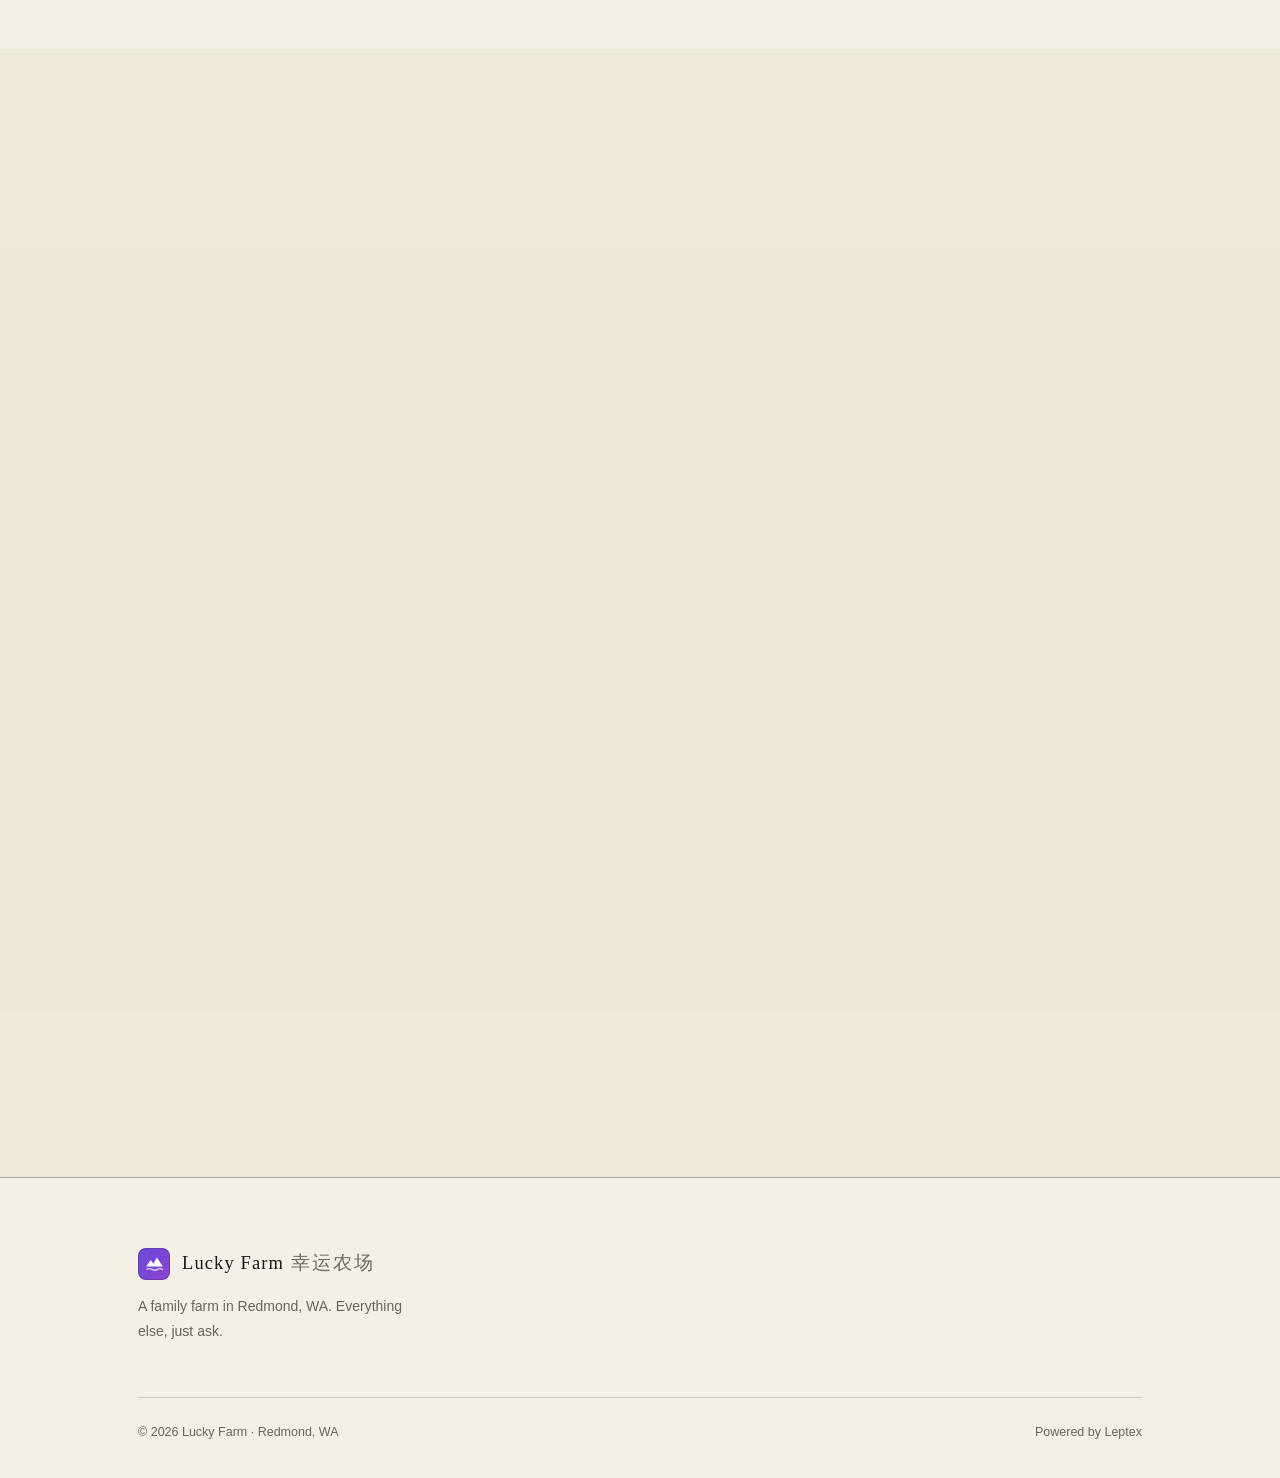
==== commit 8c1e6bbd: "Drop the footer's Reach us column; every contact goes through the chat Removes the placeholder email" ====
--- a/index.html
+++ b/index.html
@@ -204,7 +204,7 @@
 
 <footer class="colophon">
   <div class="wrap">
-    <div class="colophon__grid colophon__grid--slim">
+    <div class="colophon__grid colophon__grid--solo">
       <div class="colophon__brand">
         <a class="brand" href="./">
           <span class="mark" aria-hidden="true"><svg viewBox="0 0 24 24" aria-hidden="true"><path d="M1.5 14.6 7.2 6.4l3.4 4.6L15 3l7.5 11.6Z" fill="currentColor"/><path d="M2.4 18.2c2.4-1.5 4.3-1.5 6.6 0 2.3 1.5 4.2 1.5 6.6 0 2.3-1.5 4.2-1.5 6.4 0" stroke="currentColor" stroke-width="1.7" stroke-linecap="round" fill="none" opacity=".75"/></svg></span>
@@ -212,14 +212,6 @@
         </a>
         <p data-i18n="foot.about">A family farm in Redmond, WA. Everything else, just ask.</p>
       </div>
-      <div>
-        <h4 data-i18n="foot.reach">Reach us</h4>
-        <ul>
-          <!-- 改这里:邮箱 -->
-          <li><a class="edit" title="Sample content — replace" href="mailto:hello@luckyfarm.leptex.shop">hello@luckyfarm.leptex.shop</a></li>
-          <li><a href="https://leptex.com/web/bu8nbabMeDZu?e=home" target="_blank" rel="noopener" data-i18n="foot.anything">Ask us anything</a></li>
-        </ul>
-      </div>
     </div>
     <div class="colophon__foot">
       <span data-i18n="foot.rights">© 2026 Lucky Farm · Redmond, WA</span>
--- a/assets/css/site.css
+++ b/assets/css/site.css
@@ -760,3 +760,6 @@
 .crop--off .crop__body { flex-direction: row; align-items: baseline; justify-content: space-between; gap: 12px; }
 .crop--off .crop__name { color: var(--ink-3); }
 .crop__off { font-size: 12px; letter-spacing: .12em; text-transform: uppercase; color: var(--ink-3); white-space: nowrap; }
+
+/* 页脚只留品牌 —— 联系方式一律走对话 */
+.colophon__grid--solo { grid-template-columns: 1fr !important; }
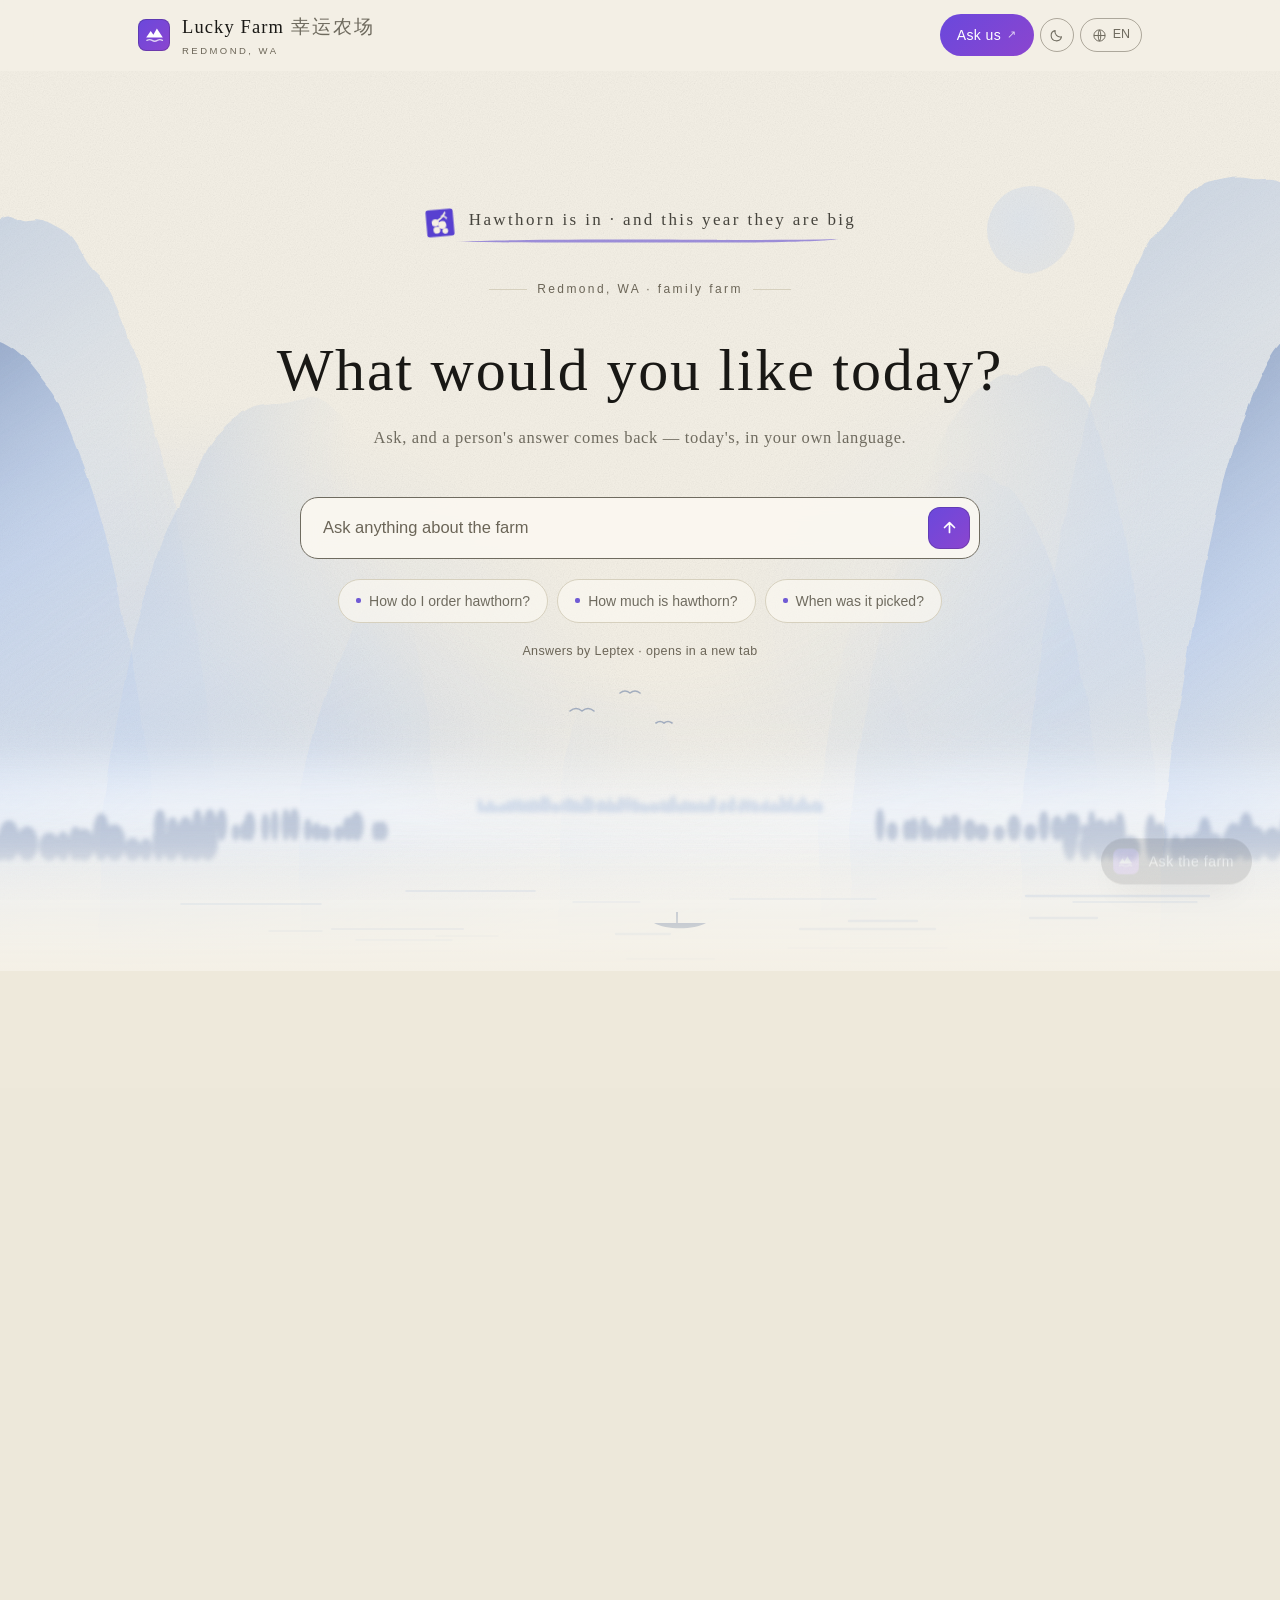
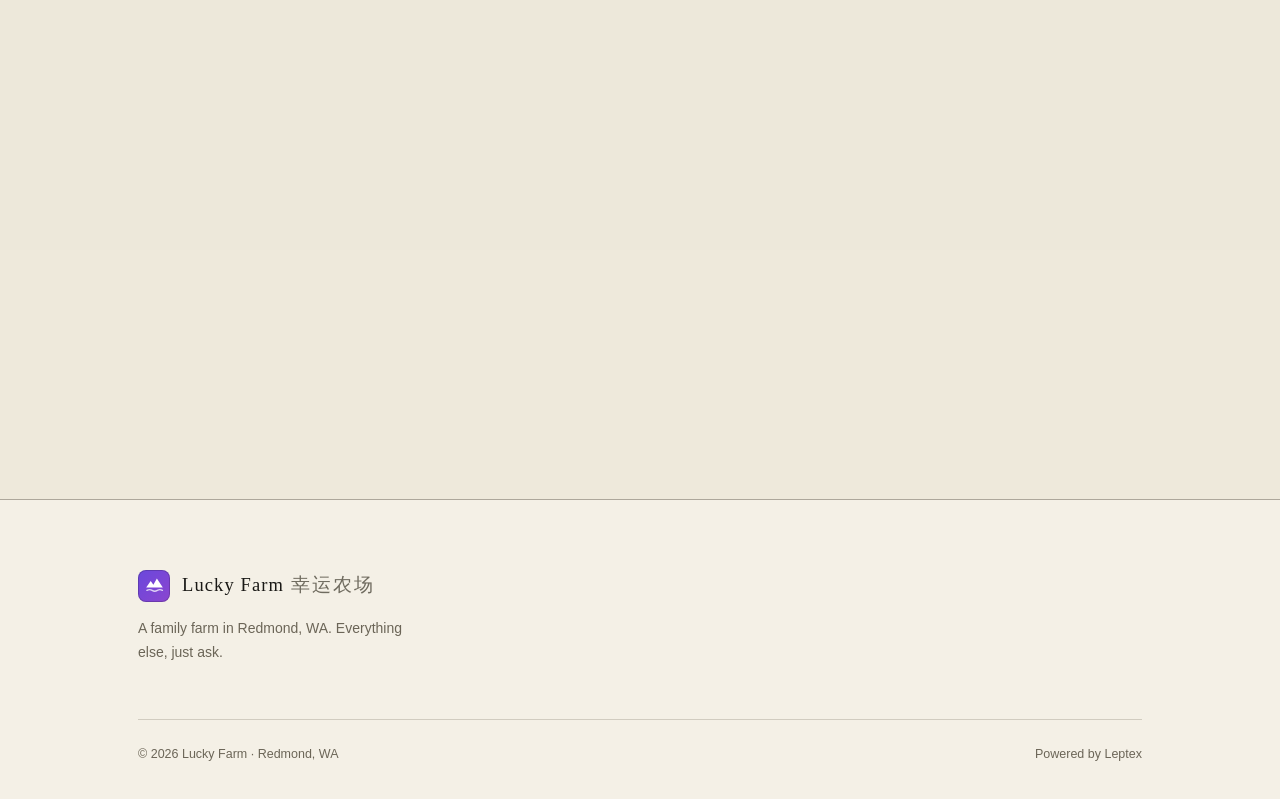
==== commit 4a9dafa3: "Remove the hawthorn question cards; the hero suggestions are enough The page is now the ask box with" ====
--- a/index.html
+++ b/index.html
@@ -114,37 +114,6 @@
       <p class="ask__note" data-i18n="ask.note">Answers by Leptex · opens in a new tab</p>
     </div>
   </section>
-  <section class="section">
-    <div class="wrap">
-      <div class="section__head section__head--center rise"><span class="kicker" data-i18n="hw.kicker">September · Hawthorn season</span><h2 data-i18n="hw.h2">Ask about this year's hawthorn</h2></div>
-      <div class="asks asks--three rise">
-        <a class="asks__item" href="https://leptex.com/web/bu8nbabMeDZu?q=Is%20anything%20sprayed%20on%20the%20hawthorn%20trees%3F&amp;e=hawthorn" target="_blank" rel="noopener" data-q="q.hw.spray">
-          <span class="asks__q" data-i18n="l.hw.spray">Is it sprayed?</span>
-          <span class="asks__go" data-i18n="ui.go">Ask</span>
-        </a>
-        <a class="asks__item" href="https://leptex.com/web/bu8nbabMeDZu?q=Is%20this%20year%27s%20hawthorn%20sweet%20or%20sour%2C%20and%20how%20do%20people%20eat%20it%3F&amp;e=hawthorn" target="_blank" rel="noopener" data-q="q.hw.taste">
-          <span class="asks__q" data-i18n="l.hw.taste">Sweet or sour? How do I eat it?</span>
-          <span class="asks__go" data-i18n="ui.go">Ask</span>
-        </a>
-        <a class="asks__item" href="https://leptex.com/web/bu8nbabMeDZu?q=How%20long%20does%20fresh%20hawthorn%20keep%2C%20and%20how%20should%20I%20store%20it%3F&amp;e=hawthorn" target="_blank" rel="noopener" data-q="q.hw.keep">
-          <span class="asks__q" data-i18n="l.hw.keep">How do I store it?</span>
-          <span class="asks__go" data-i18n="ui.go">Ask</span>
-        </a>
-        <a class="asks__item" href="https://leptex.com/web/bu8nbabMeDZu?q=How%20much%20hawthorn%20is%20left%20this%20season%3F&amp;e=hawthorn" target="_blank" rel="noopener" data-q="q.hw.left">
-          <span class="asks__q" data-i18n="l.hw.left">How much is left?</span>
-          <span class="asks__go" data-i18n="ui.go">Ask</span>
-        </a>
-        <a class="asks__item" href="https://leptex.com/web/bu8nbabMeDZu?q=Can%20I%20buy%20hawthorn%20by%20the%20big%20box%2C%20for%20jam%20or%20to%20share%3F&amp;e=hawthorn" target="_blank" rel="noopener" data-q="q.hw.bulk">
-          <span class="asks__q" data-i18n="l.hw.bulk">Can I buy a big box?</span>
-          <span class="asks__go" data-i18n="ui.go">Ask</span>
-        </a>
-        <a class="asks__item" href="https://leptex.com/web/bu8nbabMeDZu?q=Can%20you%20hold%20some%20hawthorn%20for%20me%20until%20I%20can%20come%3F&amp;e=hawthorn" target="_blank" rel="noopener" data-q="q.hw.hold">
-          <span class="asks__q" data-i18n="l.hw.hold">Can you hold some for me?</span>
-          <span class="asks__go" data-i18n="ui.go">Ask</span>
-        </a>
-      </div>
-    </div>
-  </section>
   <section class="section section--sunk">
     <div class="wrap">
       <div class="section__head section__head--center rise"><span class="kicker" data-i18n="grow.kicker">From our fields</span><h2 data-i18n="grow.h2">Hawthorn now. The rest in season.</h2></div>
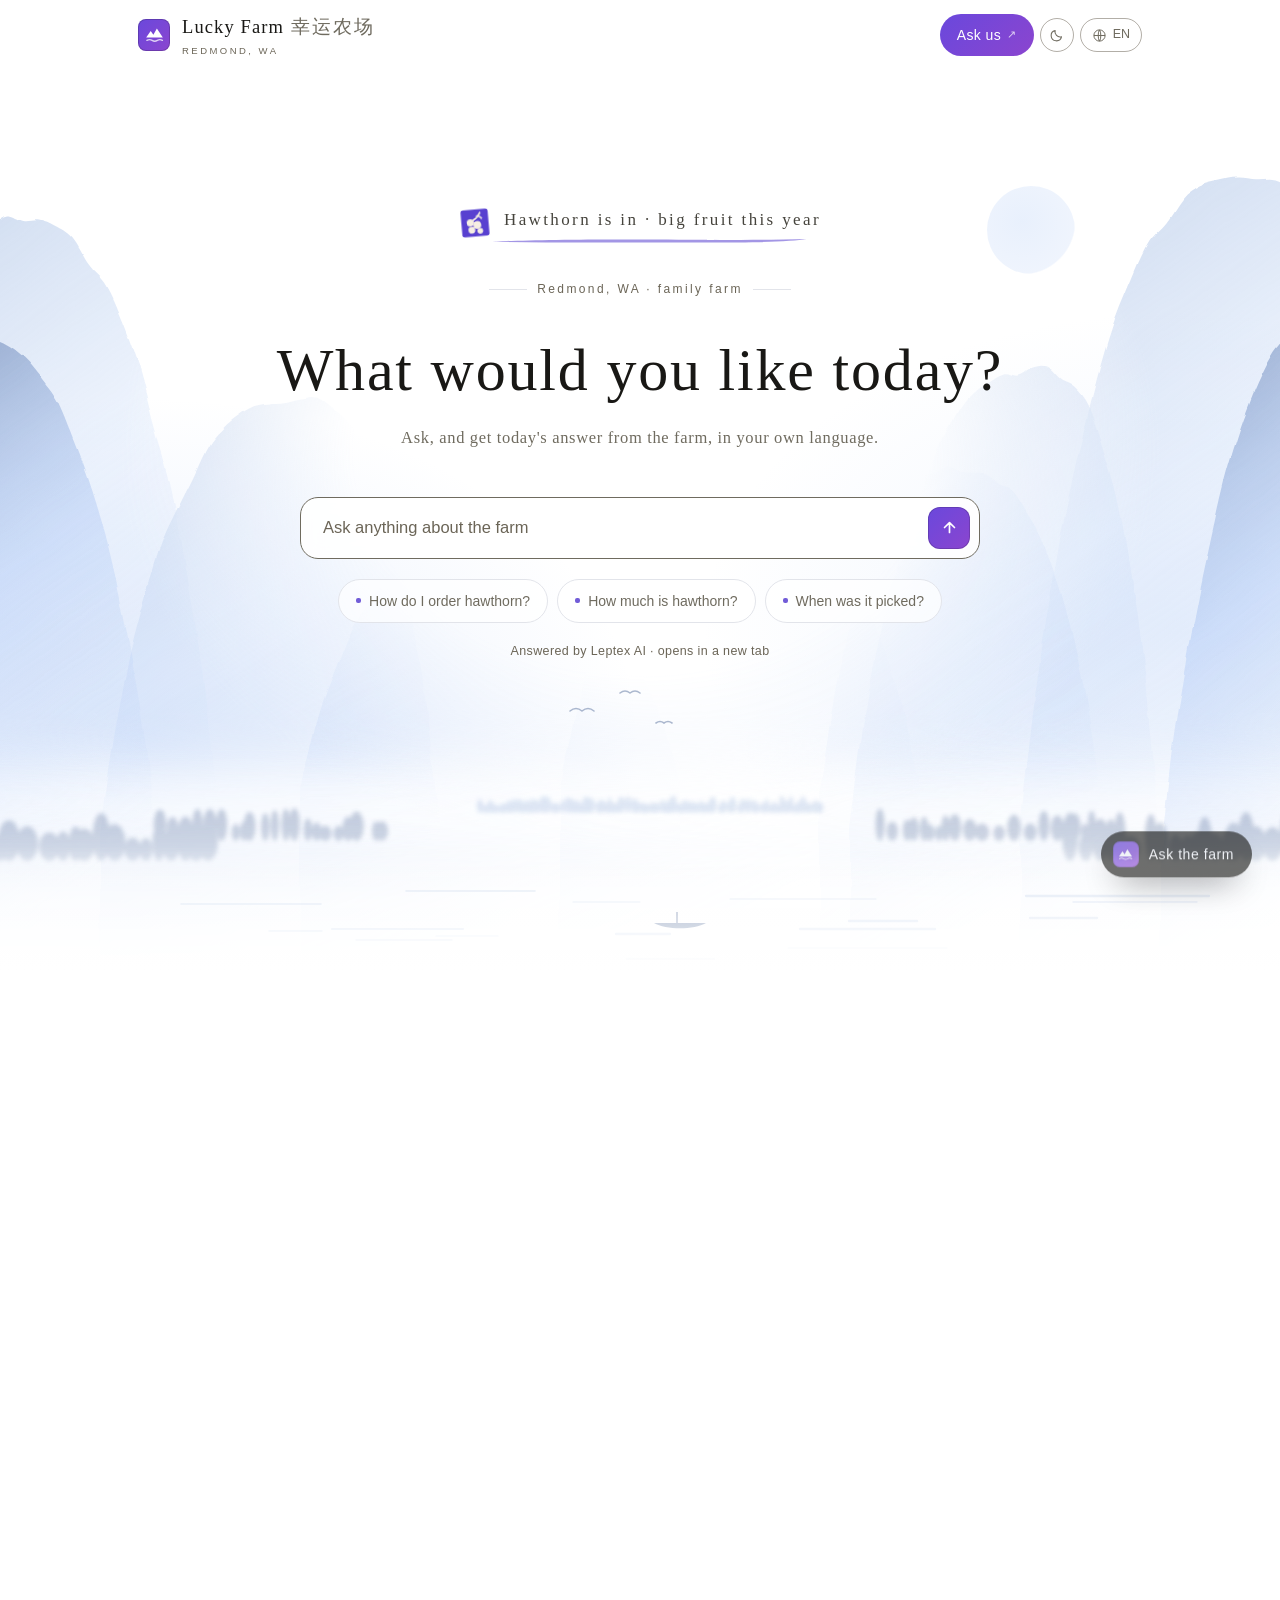
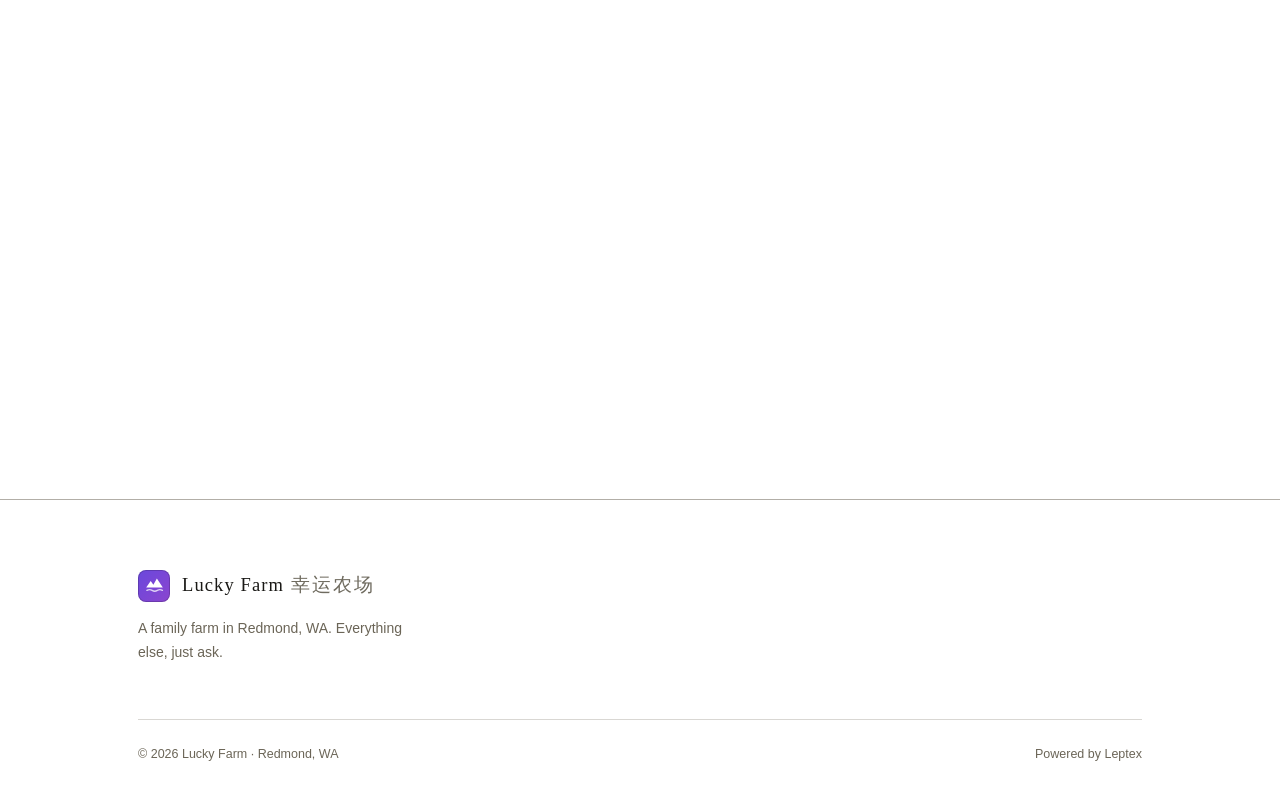
==== commit 883123c2: "Disclose AI answers, fix wording in six languages, and use one pure white ground Compliance - The su" ====
--- a/index.html
+++ b/index.html
@@ -8,7 +8,7 @@
 <script>try{var t=localStorage.getItem('lf.theme');document.documentElement.setAttribute('data-theme',t==='dark'?'dark':'light')}catch(e){}</script>
 <title data-i18n="m.home.title">Lucky Farm 幸运农场 — family fruit farm in Redmond, WA</title>
 <meta name="description" content="A family fruit farm in Redmond, WA. Ask us anything and get today's answer, in your own language.">
-<meta name="theme-color" content="#F4F0E6">
+<meta name="theme-color" content="#FFFFFF">
 <link rel="icon" href="assets/img/favicon.svg" type="image/svg+xml">
 <link rel="canonical" href="https://luckyfarm.leptex.shop/">
 <meta property="og:type" content="website">
@@ -95,10 +95,10 @@
     </div>
 
     <div class="wrap hero__inner">
-      <a class="herald" href="https://leptex.com/web/bu8nbabMeDZu?q=Do%20you%20still%20have%20hawthorn%2C%20and%20how%20big%20are%20they%20this%20year%3F&amp;e=home" target="_blank" rel="noopener" data-q="q.herald"><svg class="herald__seal" viewBox="0 0 40 40" aria-hidden="true"><defs><filter id="stampink" x="-10%" y="-10%" width="120%" height="120%"><feTurbulence type="fractalNoise" baseFrequency="0.85" numOctaves="2" seed="7" result="n"/><feDisplacementMap in="SourceGraphic" in2="n" scale="1.8" xChannelSelector="R" yChannelSelector="G"/></filter></defs><g filter="url(#stampink)"><rect x="3" y="3" width="34" height="34" rx="3" fill="currentColor"/><path d="M27 7.5c-2 4-5.5 7.2-9.5 9.4" fill="none" stroke="#F6EFE3" stroke-width="1.9" stroke-linecap="round"/><path d="M22.5 11.5c3 .2 5.4 1.8 6.6 4.2" fill="none" stroke="#F6EFE3" stroke-width="1.5" stroke-linecap="round"/><circle cx="14.2" cy="19.4" r="4.4" fill="#F6EFE3"/><circle cx="22.6" cy="22.6" r="4.9" fill="#F6EFE3"/><circle cx="15.4" cy="28.6" r="4.1" fill="#F6EFE3"/><circle cx="25.8" cy="30.2" r="3.4" fill="#F6EFE3"/></g></svg><span class="herald__text"><span data-i18n="herald">Hawthorn is in · and this year they are big</span><svg class="herald__stroke" viewBox="0 0 200 10" preserveAspectRatio="none" aria-hidden="true"><defs><filter id="brushink" x="-2%" y="-60%" width="104%" height="220%"><feTurbulence type="fractalNoise" baseFrequency="0.06 0.9" numOctaves="2" seed="4" result="n"/><feDisplacementMap in="SourceGraphic" in2="n" scale="2.2" xChannelSelector="R" yChannelSelector="G"/></filter></defs><path filter="url(#brushink)" fill="currentColor" d="M1 6.2C22 4.6 58 3.4 104 3.9 142 4.3 172 4.9 199 3.4 190 6.4 164 7.6 120 7.3 76 7 36 7.9 1 6.2Z"/></svg></span></a>
+      <a class="herald" href="https://leptex.com/web/bu8nbabMeDZu?q=Do%20you%20still%20have%20hawthorn%2C%20and%20how%20big%20are%20they%20this%20year%3F&amp;e=home" target="_blank" rel="noopener" data-q="q.herald"><svg class="herald__seal" viewBox="0 0 40 40" aria-hidden="true"><defs><filter id="stampink" x="-10%" y="-10%" width="120%" height="120%"><feTurbulence type="fractalNoise" baseFrequency="0.85" numOctaves="2" seed="7" result="n"/><feDisplacementMap in="SourceGraphic" in2="n" scale="1.8" xChannelSelector="R" yChannelSelector="G"/></filter></defs><g filter="url(#stampink)"><rect x="3" y="3" width="34" height="34" rx="3" fill="currentColor"/><path d="M27 7.5c-2 4-5.5 7.2-9.5 9.4" fill="none" stroke="#F6EFE3" stroke-width="1.9" stroke-linecap="round"/><path d="M22.5 11.5c3 .2 5.4 1.8 6.6 4.2" fill="none" stroke="#F6EFE3" stroke-width="1.5" stroke-linecap="round"/><circle cx="14.2" cy="19.4" r="4.4" fill="#F6EFE3"/><circle cx="22.6" cy="22.6" r="4.9" fill="#F6EFE3"/><circle cx="15.4" cy="28.6" r="4.1" fill="#F6EFE3"/><circle cx="25.8" cy="30.2" r="3.4" fill="#F6EFE3"/></g></svg><span class="herald__text"><span data-i18n="herald">Hawthorn is in · big fruit this year</span><svg class="herald__stroke" viewBox="0 0 200 10" preserveAspectRatio="none" aria-hidden="true"><defs><filter id="brushink" x="-2%" y="-60%" width="104%" height="220%"><feTurbulence type="fractalNoise" baseFrequency="0.06 0.9" numOctaves="2" seed="4" result="n"/><feDisplacementMap in="SourceGraphic" in2="n" scale="2.2" xChannelSelector="R" yChannelSelector="G"/></filter></defs><path filter="url(#brushink)" fill="currentColor" d="M1 6.2C22 4.6 58 3.4 104 3.9 142 4.3 172 4.9 199 3.4 190 6.4 164 7.6 120 7.3 76 7 36 7.9 1 6.2Z"/></svg></span></a>
       <p class="eyebrow" data-i18n="home.eyebrow">Redmond, WA · family farm</p>
       <h1 data-i18n="home.h1">What would you like today?</h1>
-      <p class="hero__sub" data-i18n="home.sub">Ask, and a person's answer comes back — today's, in your own language.</p>
+      <p class="hero__sub" data-i18n="home.sub">Ask, and get today's answer from the farm, in your own language.</p>
       <form class="ask" data-ask action="https://leptex.com/web/bu8nbabMeDZu" method="get" target="_blank" rel="noopener">
         <input type="text" name="q" data-ask-input data-ask-focus autocomplete="off"
                placeholder="Ask anything about the farm" data-i18n-ph="home.ph" data-i18n-label="ui.askph" aria-label="Ask Lucky Farm anything">
@@ -111,7 +111,7 @@
         <a class="pill" href="https://leptex.com/web/bu8nbabMeDZu?q=How%20much%20is%20fresh%20hawthorn%20this%20week%3F&amp;e=home" target="_blank" rel="noopener" data-q="q.hw.price"><span class="pill__dot" aria-hidden="true"></span><span data-i18n="l.hw.price">How much is hawthorn?</span></a>
         <a class="pill" href="https://leptex.com/web/bu8nbabMeDZu?q=When%20was%20the%20hawthorn%20picked%3F%20How%20fresh%20is%20it%3F&amp;e=home" target="_blank" rel="noopener" data-q="q.hw.picked"><span class="pill__dot" aria-hidden="true"></span><span data-i18n="l.hw.picked">When was it picked?</span></a>
       </div>
-      <p class="ask__note" data-i18n="ask.note">Answers by Leptex · opens in a new tab</p>
+      <p class="ask__note" data-i18n="ask.note">Answered by Leptex AI · opens in a new tab</p>
     </div>
   </section>
   <section class="section section--sunk">
--- a/assets/css/site.css
+++ b/assets/css/site.css
@@ -52,18 +52,18 @@
 :root[data-theme="light"] {
   color-scheme: light;
 
-  --ground:        #F4F0E6;   /* 宣纸 */
-  --ground-raised: #FBF8F1;
-  --ground-sunk:   #EBE5D6;
+  --ground:        #FFFFFF;   /* 纯白:整页一个底色,不再分段 */
+  --ground-raised: #FFFFFF;
+  --ground-sunk:   #FFFFFF;
 
   --ink:    #191815;
   --ink-2:  #46443D;
   --ink-3:  #6F6B5F;
   --ink-4:  #6B6557;   /* WCAG AA 4.5:1 */
-  --ink-5:  #D6D0BE;
+  --ink-5:  #E2E4EA;
 
   --line:  color-mix(in srgb, var(--ink-4) 52%, transparent);
-  --mist:  #F5F8FC;
+  --mist:  #FFFFFF;
   --range: #55524A;
   --shan-far:  #BFD2EE;   /* 远山:浅蓝 */
   --shan-mid:  #8EABD8;
@@ -75,8 +75,8 @@
   --cinnabar:  #5840D0;
   --on-cinnabar: #FFFFFF;
 
-  --plate:      #F0EBDE;
-  --plate-edge: #DCD5C3;
+  --plate:      #F7F8FB;
+  --plate-edge: #E6E8EF;
 }
 
 /* ------------------------------------------------------------- 3. 基底 */
@@ -106,7 +106,7 @@
   mix-blend-mode: screen;
   background-image: url("data:image/svg+xml,%3Csvg xmlns='http://www.w3.org/2000/svg' width='260' height='260'%3E%3Cfilter id='n'%3E%3CfeTurbulence type='fractalNoise' baseFrequency='0.85' numOctaves='4' stitchTiles='stitch'/%3E%3CfeColorMatrix type='saturate' values='0'/%3E%3C/filter%3E%3Crect width='260' height='260' filter='url(%23n)' opacity='0.3'/%3E%3C/svg%3E");
 }
-:root[data-theme="light"] body::before { mix-blend-mode: multiply; opacity: .5; }
+:root[data-theme="light"] body::before { display: none; }   /* 纯白底不要纸纹 */
 
 img, svg { max-width: 100%; display: block; }
 
@@ -482,7 +482,7 @@
 
 /* ------------------------------------------------------------ 9. 章节 */
 .section { padding-block: var(--bay); position: relative; z-index: 1; }
-.section--sunk { background: color-mix(in srgb, var(--ground-sunk) 70%, transparent); }
+.section--sunk { background: transparent; }   /* 与首屏同一底色,避免色块断层 */
 .section--tight { padding-block: 0; }
 
 .section__head { max-width: 640px; margin-bottom: clamp(38px, 5.5vw, 62px); }
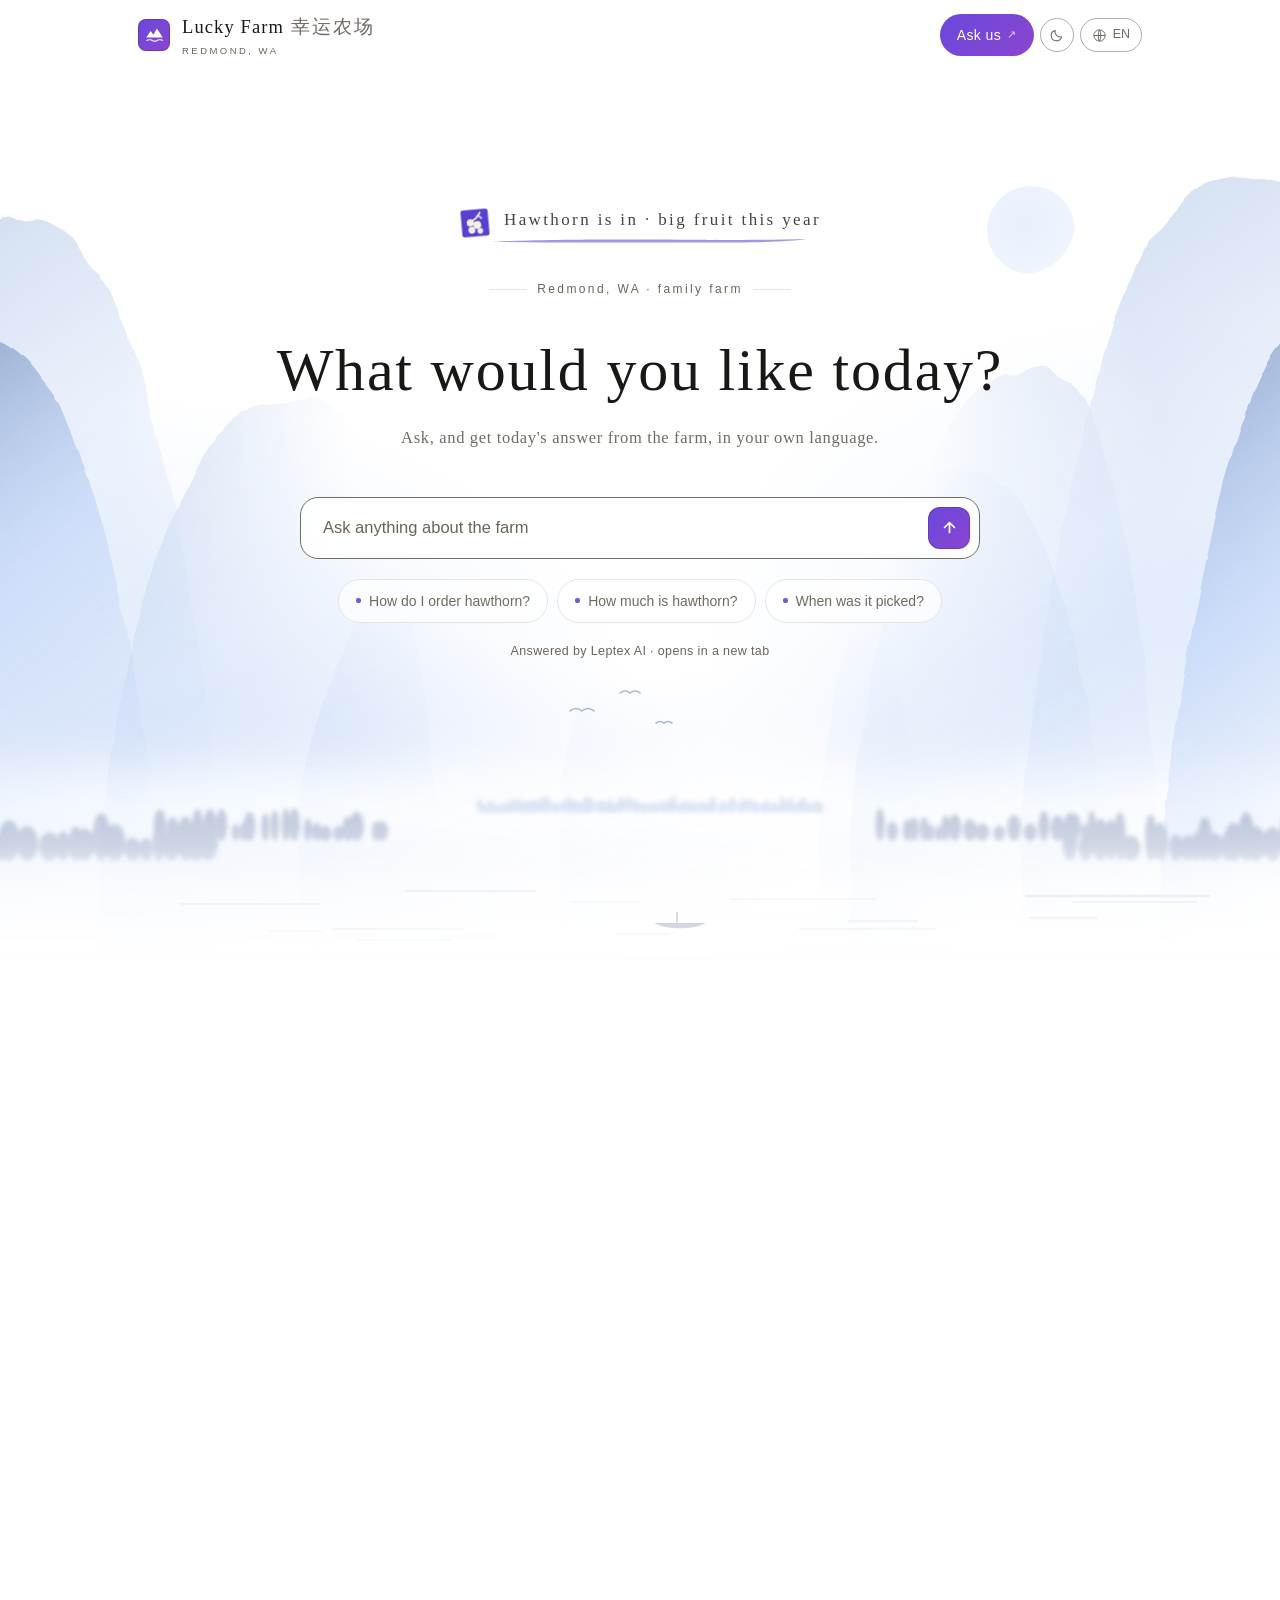
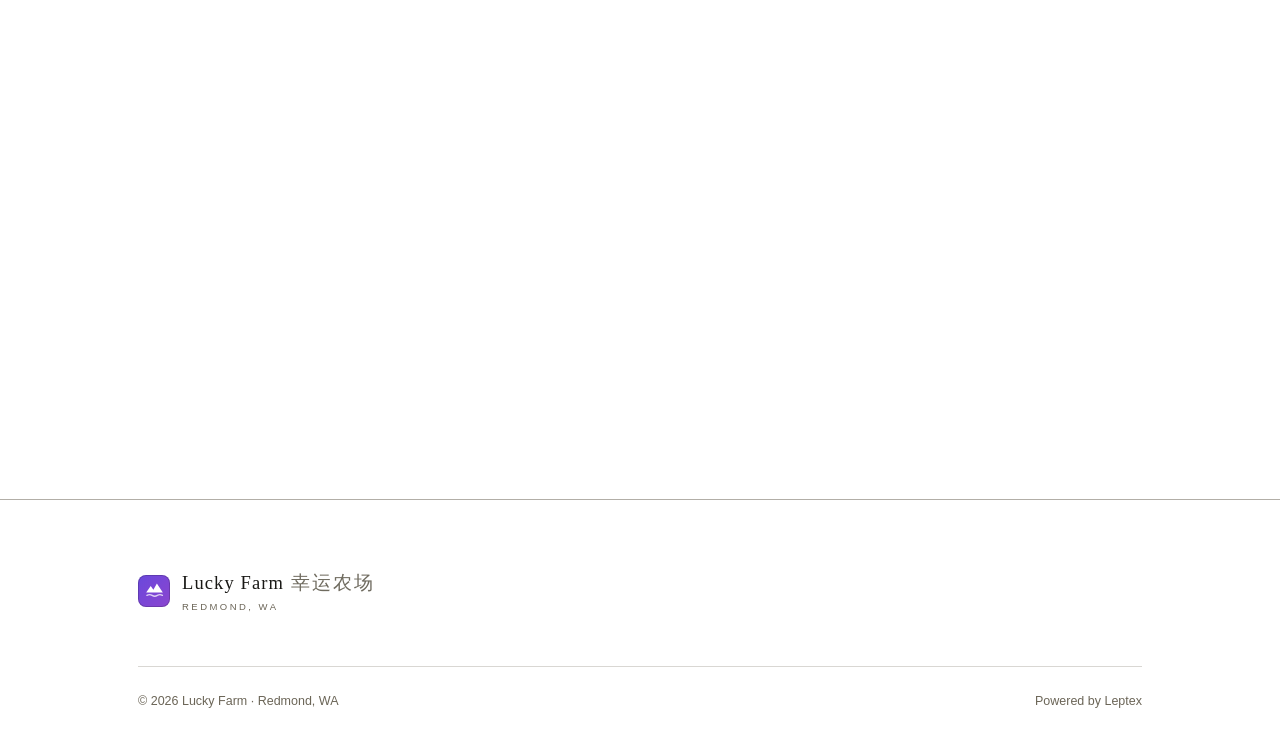
==== commit 0a774e34: "Make the footer brand match the header Footer shows the same mark, Lucky Farm 幸运农场 and Redmond, WA t" ====
--- a/index.html
+++ b/index.html
@@ -177,9 +177,11 @@
       <div class="colophon__brand">
         <a class="brand" href="./">
           <span class="mark" aria-hidden="true"><svg viewBox="0 0 24 24" aria-hidden="true"><path d="M1.5 14.6 7.2 6.4l3.4 4.6L15 3l7.5 11.6Z" fill="currentColor"/><path d="M2.4 18.2c2.4-1.5 4.3-1.5 6.6 0 2.3 1.5 4.2 1.5 6.6 0 2.3-1.5 4.2-1.5 6.4 0" stroke="currentColor" stroke-width="1.7" stroke-linecap="round" fill="none" opacity=".75"/></svg></span>
-          <span class="brand__name"><b>Lucky Farm</b><i>幸运农场</i></span>
+          <span>
+            <span class="brand__name"><b>Lucky Farm</b><i>幸运农场</i></span>
+            <span class="brand__tag" data-i18n="brand.tag">Redmond, WA</span>
+          </span>
         </a>
-        <p data-i18n="foot.about">A family farm in Redmond, WA. Everything else, just ask.</p>
       </div>
     </div>
     <div class="colophon__foot">
